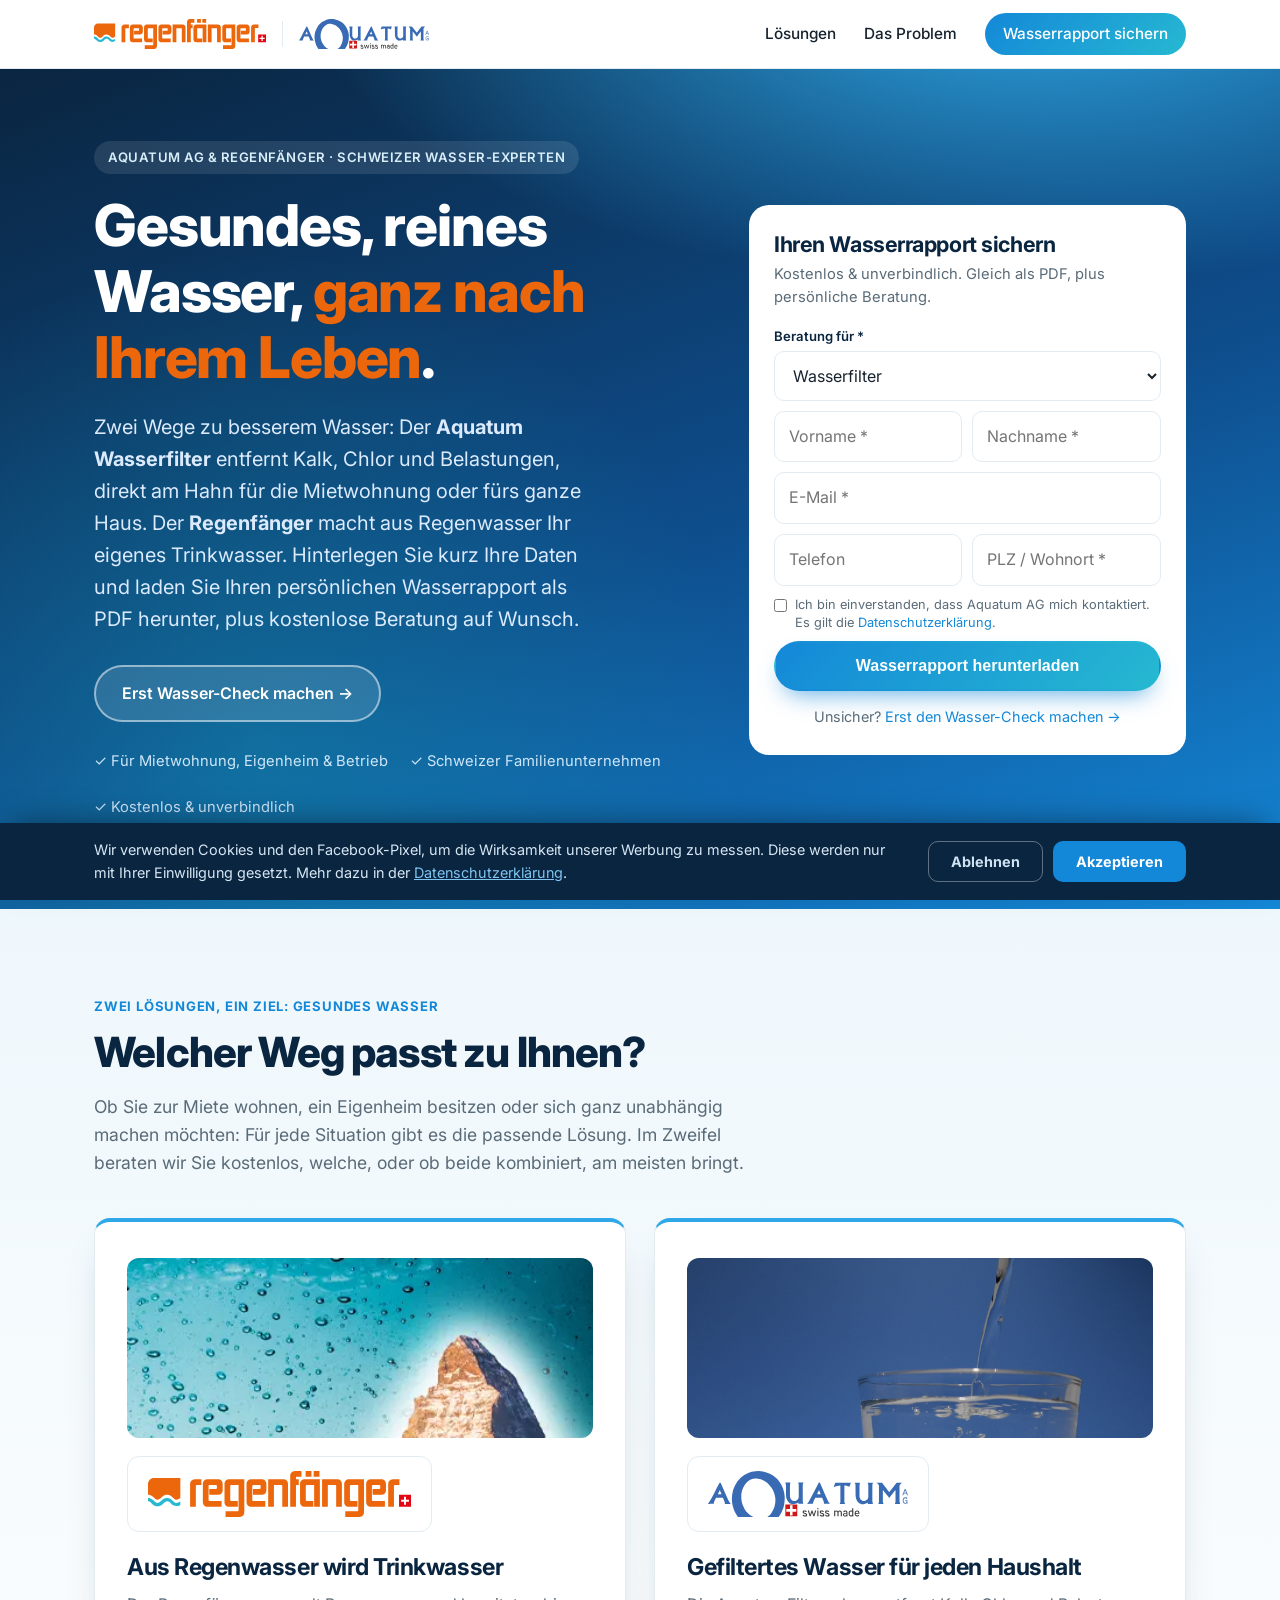
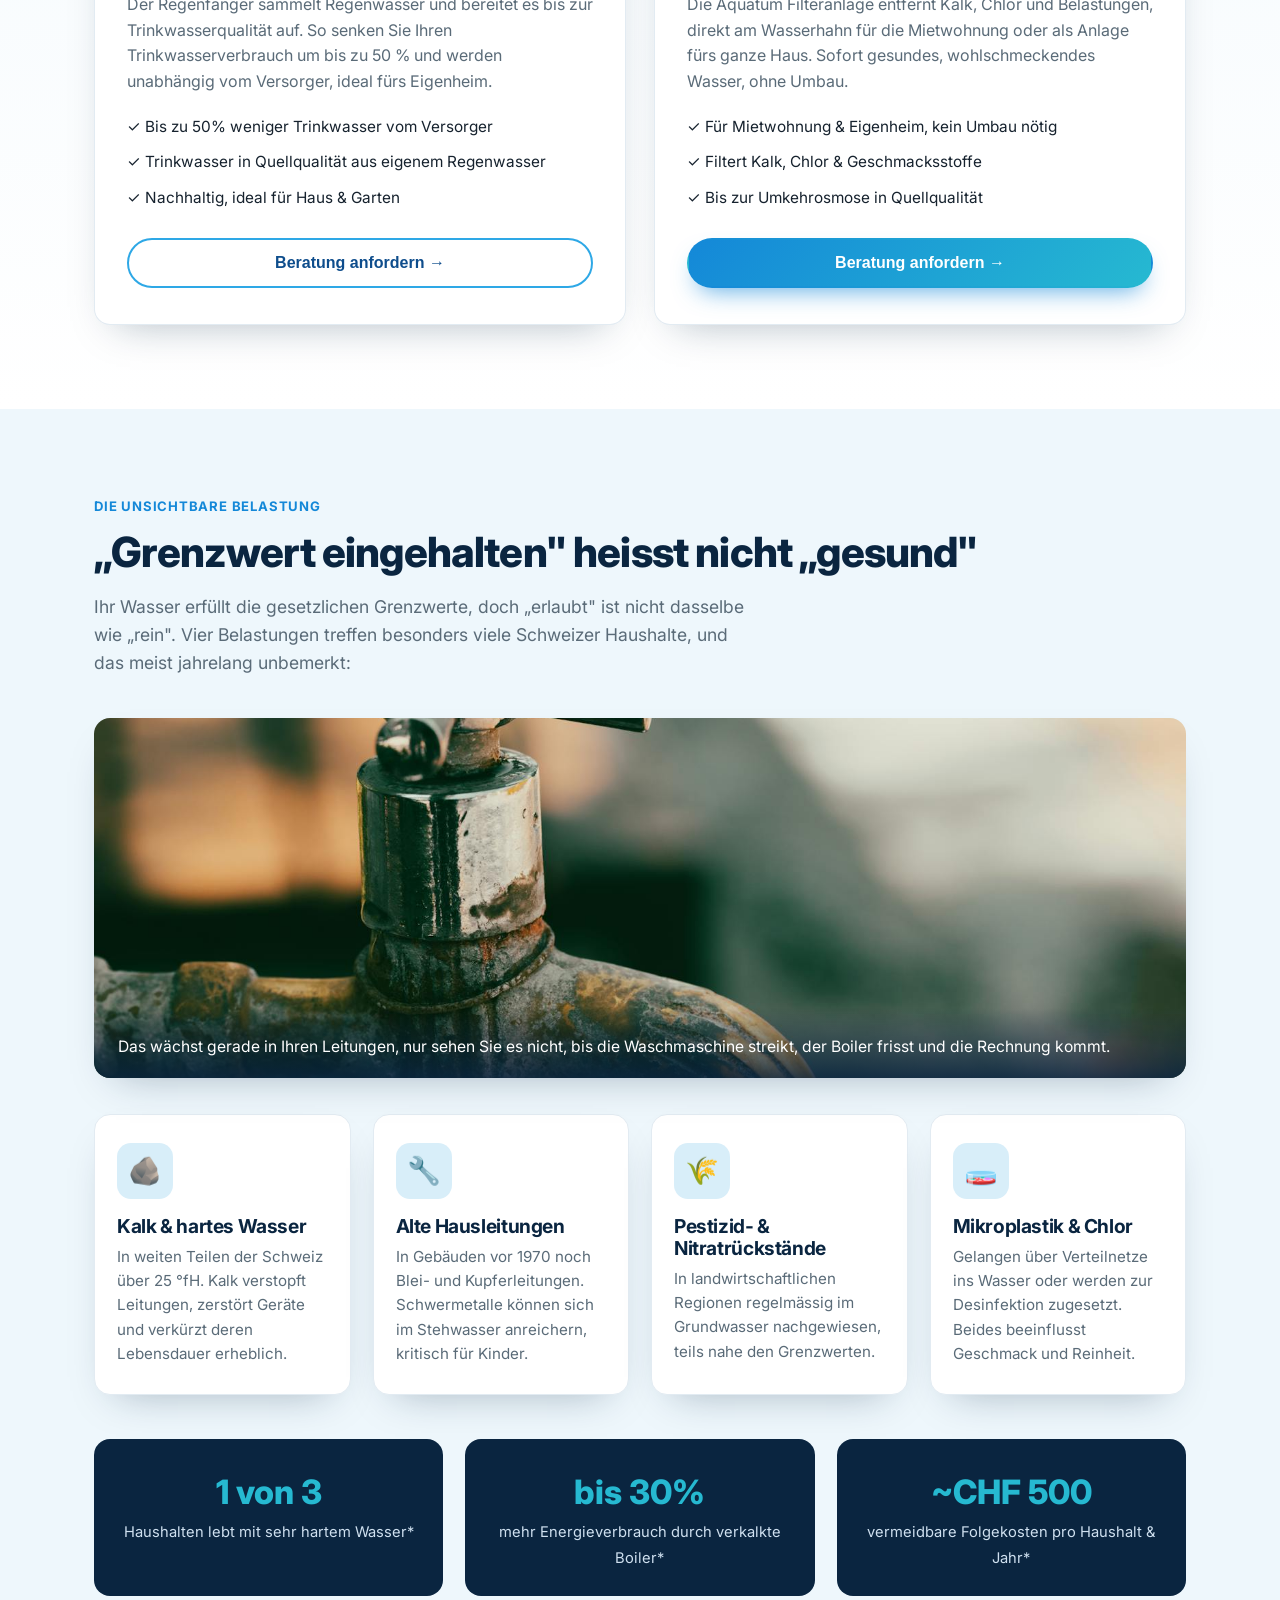
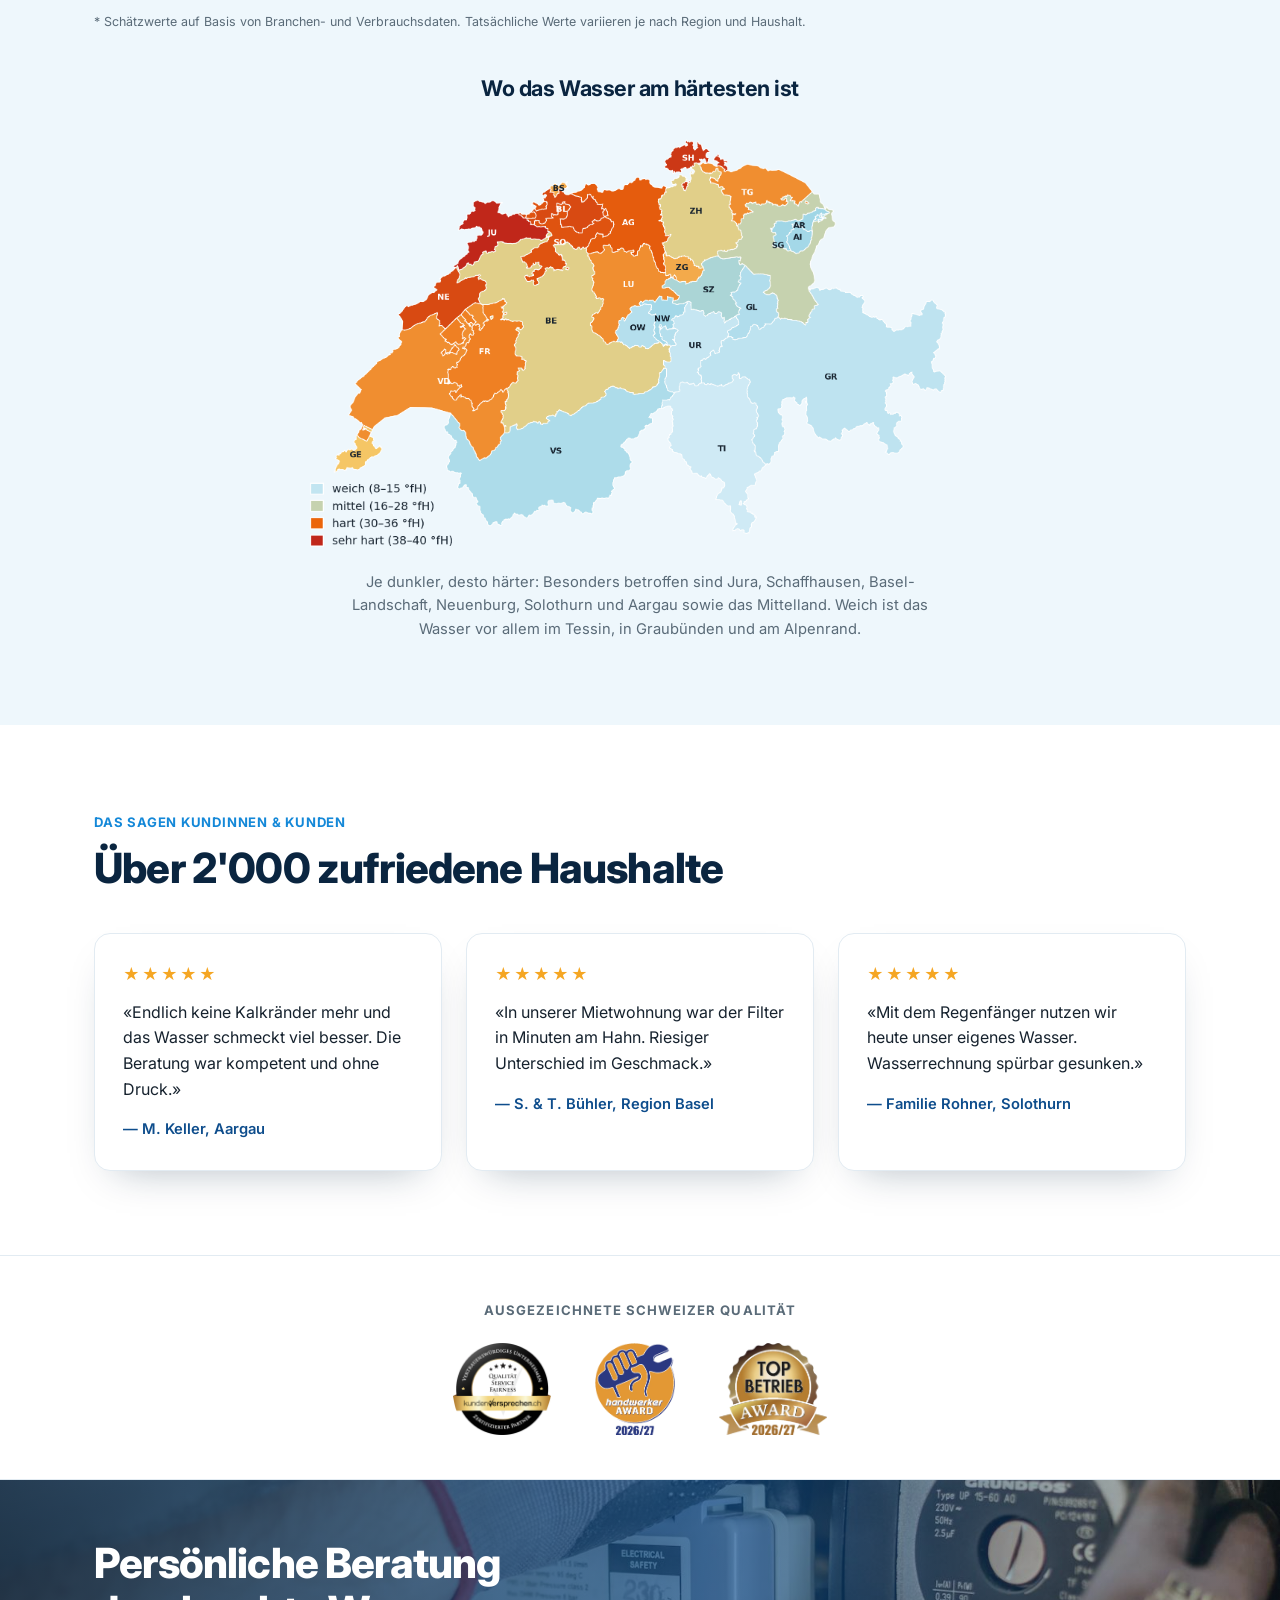
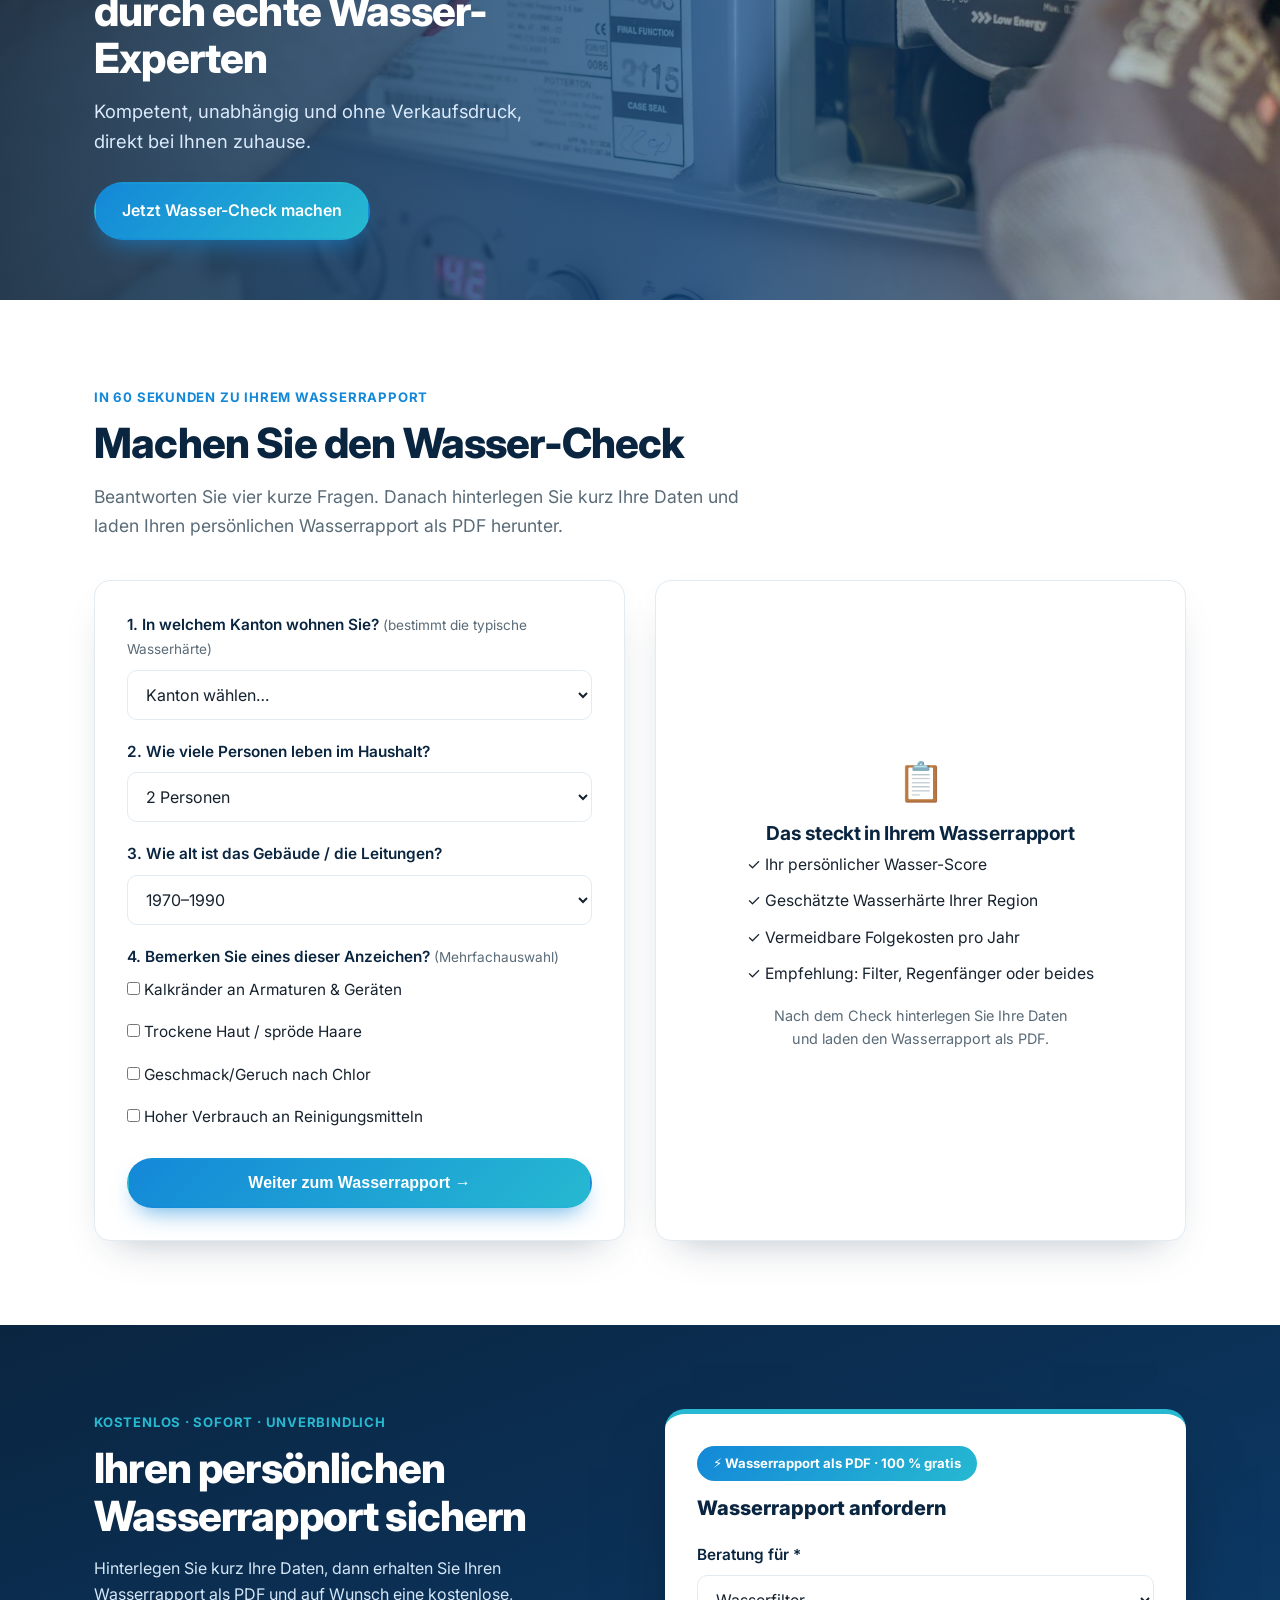
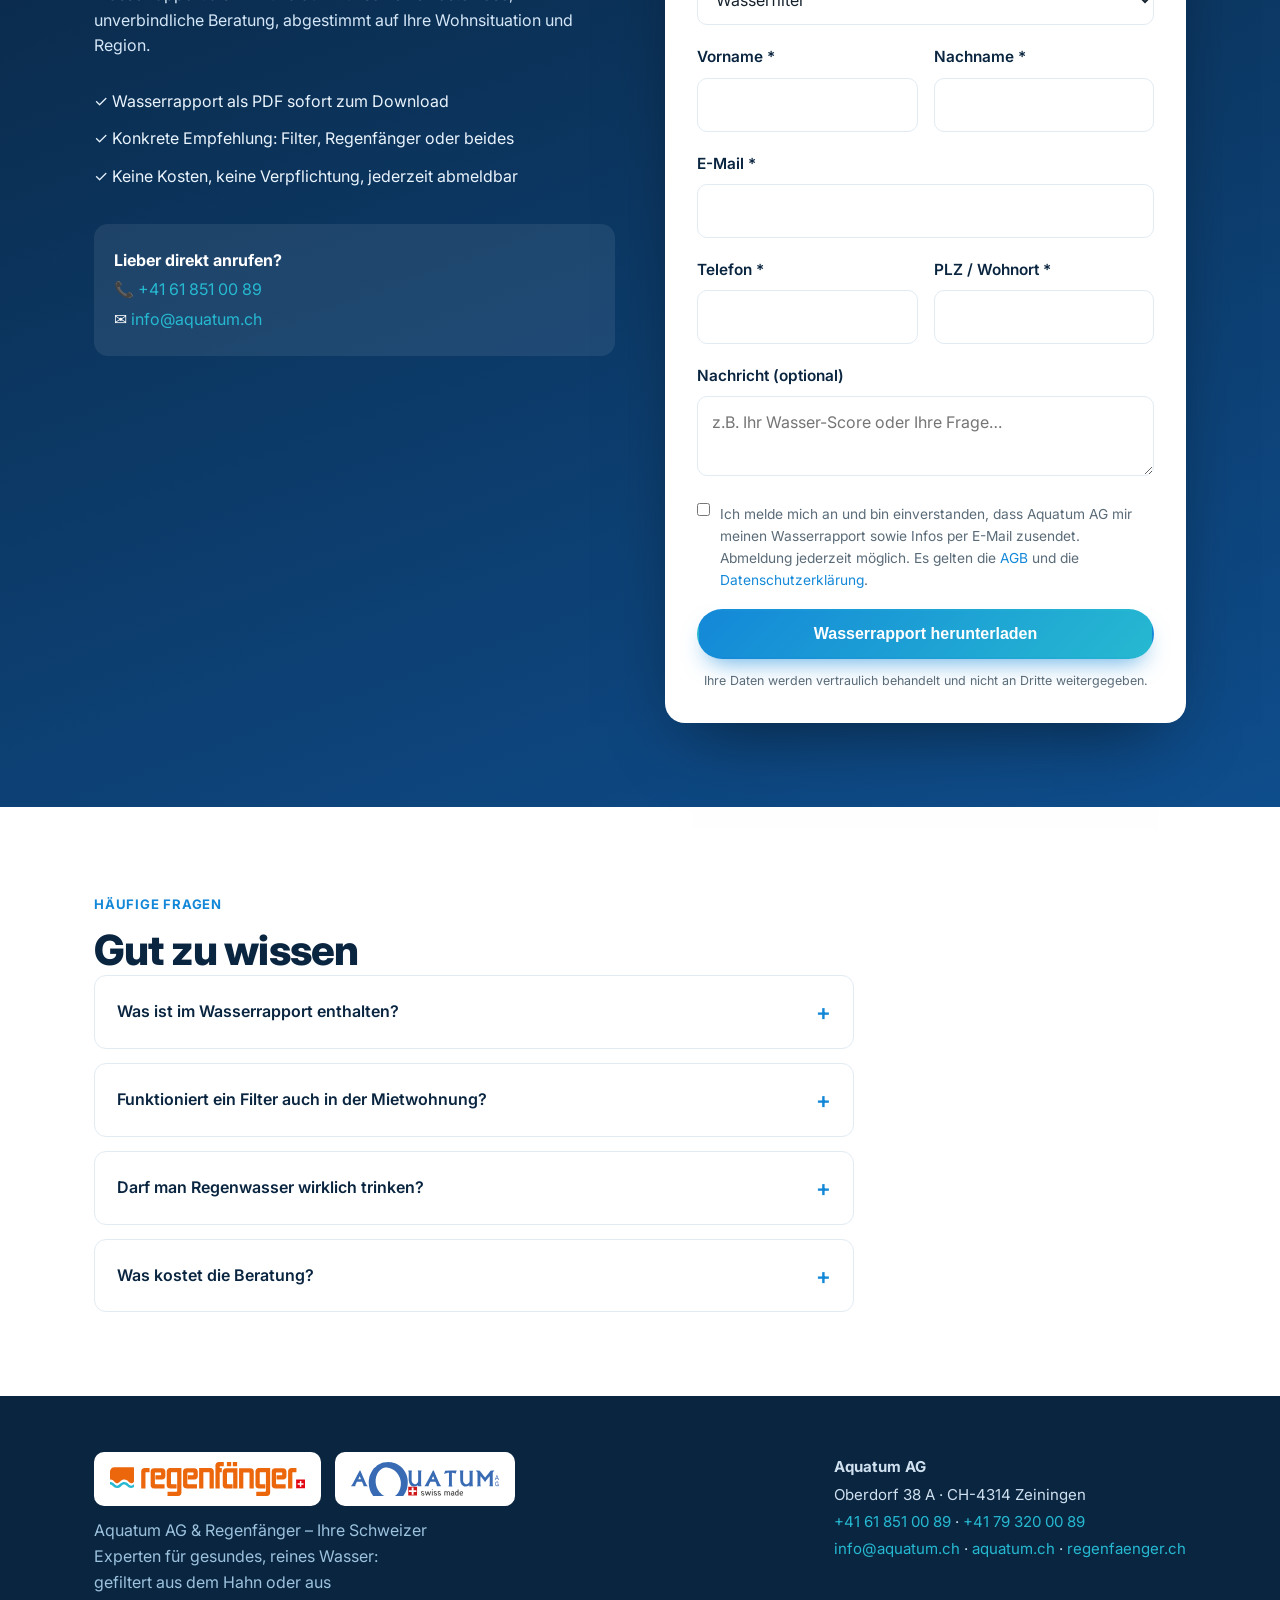
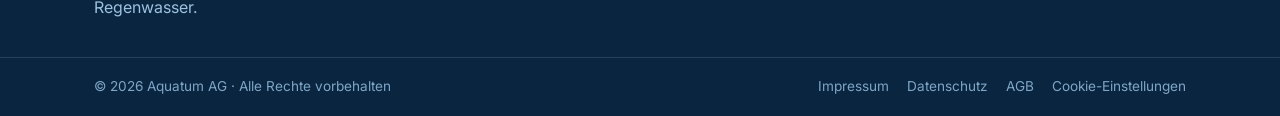
==== index.html @ 9ca3bcb0 "Wasserhärte-Karte: Kantons-Kürzel + auch auf der Website - Karte mit Kantons-Kürzeln beschriftet (ZH" ====
<!DOCTYPE html>
<html lang="de">
<head>
  <meta charset="UTF-8" />
  <meta name="viewport" content="width=device-width, initial-scale=1.0" />
  <title>Wasserfilter &amp; Regenfänger: gesundes Wasser für die Schweiz | Wasserrapport</title>
  <meta name="description" content="Gesundes, reines Wasser, ob gefiltert aus dem Hahn oder aus Regenwasser. Erstellen Sie in 60 Sekunden Ihren persönlichen Wasserrapport. Kostenlose Beratung von Aquatum AG &amp; Regenfänger." />
  <link rel="preconnect" href="https://fonts.googleapis.com" />
  <link rel="preconnect" href="https://fonts.gstatic.com" crossorigin />
  <link href="https://fonts.googleapis.com/css2?family=Inter:wght@400;500;600;700;800&display=swap" rel="stylesheet" />
  <link rel="stylesheet" href="styles.css" />
</head>
<body>

  <!-- ============ HEADER ============ -->
  <header class="site-header" id="top">
    <div class="container header-inner">
      <a href="#top" class="logo logo-pair">
        <img src="assets/logo-regenfaenger.svg" alt="Regenfänger" />
        <span class="logo-sep"></span>
        <img src="assets/logo-aquatum-clean.svg" alt="Aquatum AG" />
      </a>
      <nav class="nav">
        <a href="#loesungen">Lösungen</a>
        <a href="#problem">Das Problem</a>
        <a href="#anmeldung" class="nav-cta">Wasserrapport sichern</a>
      </nav>
    </div>
  </header>

  <!-- ============ HERO ============ -->
  <section class="hero">
    <div class="hero-bg"></div>
    <div class="container hero-inner">
      <div class="hero-text">
        <span class="eyebrow">Aquatum AG &amp; Regenfänger · Schweizer Wasser-Experten</span>
        <h1>Gesundes, reines Wasser, <em>ganz nach Ihrem Leben</em>.</h1>
        <p class="lead">
          Zwei Wege zu besserem Wasser: Der <strong>Aquatum Wasserfilter</strong> entfernt
          Kalk, Chlor und Belastungen, direkt am Hahn für die Mietwohnung oder fürs ganze
          Haus. Der <strong>Regenfänger</strong> macht aus Regenwasser Ihr eigenes Trinkwasser.
          Hinterlegen Sie kurz Ihre Daten und laden Sie Ihren persönlichen Wasserrapport
          als PDF herunter, plus kostenlose Beratung auf Wunsch.
        </p>
        <div class="hero-cta">
          <a href="#rechner" class="btn btn-ghost">Erst Wasser-Check machen →</a>
        </div>
        <ul class="hero-trust">
          <li>✓ Für Mietwohnung, Eigenheim &amp; Betrieb</li>
          <li>✓ Schweizer Familienunternehmen</li>
          <li>✓ Kostenlos &amp; unverbindlich</li>
        </ul>
      </div>

      <div class="hero-card hero-form-card">
        <h3 class="hero-form-title">Ihren Wasserrapport sichern</h3>
        <p class="hero-form-sub">Kostenlos &amp; unverbindlich. Gleich als PDF, plus persönliche Beratung.</p>
        <form id="heroForm" novalidate>
          <div class="field">
            <label for="hfProdukt">Beratung für *</label>
            <select id="hfProdukt" name="PRODUKT" required>
              <option value="Wasserfilter">Wasserfilter</option>
              <option value="Regenfänger">Regenfänger</option>
              <option value="Beides">Beides</option>
            </select>
          </div>
          <div class="form-row">
            <input type="text" id="hfFirst" name="FIRSTNAME" placeholder="Vorname *" autocomplete="given-name" required />
            <input type="text" id="hfLast" name="LASTNAME" placeholder="Nachname *" autocomplete="family-name" required />
          </div>
          <input type="email" id="hfEmail" name="EMAIL" placeholder="E-Mail *" autocomplete="email" required />
          <div class="form-row">
            <input type="tel" id="hfPhone" name="TELEFON" placeholder="Telefon" autocomplete="tel" />
            <input type="text" id="hfZip" name="PLZ_ORT" placeholder="PLZ / Wohnort *" autocomplete="postal-code" required />
          </div>
          <input type="text" name="email_address_check" value="" tabindex="-1" autocomplete="off" aria-hidden="true" style="position:absolute;left:-9999px;" />
          <label class="hero-consent">
            <input type="checkbox" id="hfConsent" name="OPT_IN" value="1" required />
            <span>Ich bin einverstanden, dass Aquatum AG mich kontaktiert. Es gilt die <a href="datenschutz.html" target="_blank" rel="noopener">Datenschutzerklärung</a>.</span>
          </label>
          <button type="submit" class="btn btn-primary btn-full" id="heroSubmit">Wasserrapport herunterladen</button>
          <p class="form-error" id="heroError" hidden></p>
        </form>
        <div class="form-success" id="heroSuccess" hidden>
          <div class="success-check">✓</div>
          <h3>Ihr Wasserrapport ist bereit!</h3>
          <p>Vielen Dank. Laden Sie hier Ihren Wasserrapport herunter, wir haben ihn Ihnen zusätzlich per E-Mail geschickt.</p>
          <a href="assets/wasserrapport.pdf" class="btn btn-primary btn-full" download>Wasserrapport herunterladen (PDF)</a>
        </div>
        <p class="hero-form-foot">Unsicher? <a href="#rechner">Erst den Wasser-Check machen →</a></p>
      </div>
    </div>
  </section>

  <!-- ============ ZWEI LÖSUNGEN ============ -->
  <section class="section duo" id="loesungen">
    <div class="container">
      <span class="section-eyebrow">Zwei Lösungen, ein Ziel: gesundes Wasser</span>
      <h2>Welcher Weg passt zu Ihnen?</h2>
      <p class="section-intro">
        Ob Sie zur Miete wohnen, ein Eigenheim besitzen oder sich ganz unabhängig machen
        möchten: Für jede Situation gibt es die passende Lösung. Im Zweifel beraten wir Sie
        kostenlos, welche, oder ob beide kombiniert, am meisten bringt.
      </p>

      <div class="duo-grid">
        <article class="duo-card">
          <div class="duo-photo"><img src="assets/regenwasser.webp" alt="Reines Wasser aus aufbereitetem Regenwasser" /></div>
          <div class="duo-logo"><img src="assets/logo-regenfaenger.svg" alt="Regenfänger" /></div>
          <h3>Aus Regenwasser wird Trinkwasser</h3>
          <p>
            Der Regenfänger sammelt Regenwasser und bereitet es bis zur Trinkwasserqualität
            auf. So senken Sie Ihren Trinkwasserverbrauch um bis zu 50&nbsp;% und werden
            unabhängig vom Versorger, ideal fürs Eigenheim.
          </p>
          <ul class="duo-list">
            <li>✓ Bis zu 50% weniger Trinkwasser vom Versorger</li>
            <li>✓ Trinkwasser in Quellqualität aus eigenem Regenwasser</li>
            <li>✓ Nachhaltig, ideal für Haus &amp; Garten</li>
          </ul>
          <button type="button" class="btn btn-outline btn-full pkg-cta" data-paket="Regenfänger">Beratung anfordern →</button>
        </article>

        <article class="duo-card">
          <div class="duo-photo"><img src="assets/hero-wasser.jpg" alt="Klares, gefiltertes Trinkwasser im Glas" /></div>
          <div class="duo-logo"><img src="assets/logo-aquatum-clean.svg" alt="Aquatum" /></div>
          <h3>Gefiltertes Wasser für jeden Haushalt</h3>
          <p>
            Die Aquatum Filteranlage entfernt Kalk, Chlor und Belastungen, direkt am
            Wasserhahn für die Mietwohnung oder als Anlage fürs ganze Haus. Sofort
            gesundes, wohlschmeckendes Wasser, ohne Umbau.
          </p>
          <ul class="duo-list">
            <li>✓ Für Mietwohnung &amp; Eigenheim, kein Umbau nötig</li>
            <li>✓ Filtert Kalk, Chlor &amp; Geschmacksstoffe</li>
            <li>✓ Bis zur Umkehrosmose in Quellqualität</li>
          </ul>
          <button type="button" class="btn btn-primary btn-full pkg-cta" data-paket="Aquatum Wasserfilter">Beratung anfordern →</button>
        </article>
      </div>
    </div>
  </section>

  <!-- ============ PROBLEM ============ -->
  <section class="section problem" id="problem">
    <div class="container">
      <span class="section-eyebrow">Die unsichtbare Belastung</span>
      <h2>„Grenzwert eingehalten" heisst nicht „gesund"</h2>
      <p class="section-intro">
        Ihr Wasser erfüllt die gesetzlichen Grenzwerte, doch „erlaubt" ist nicht dasselbe
        wie „rein". Vier Belastungen treffen besonders viele Schweizer Haushalte, und das
        meist jahrelang unbemerkt:
      </p>

      <figure class="problem-figure">
        <img src="assets/problem-kalk.jpg" alt="Verkalkter, korrodierter Wasserhahn als Folge belasteten Wassers" />
        <figcaption>Das wächst gerade in Ihren Leitungen, nur sehen Sie es nicht, bis die Waschmaschine streikt, der Boiler frisst und die Rechnung kommt.</figcaption>
      </figure>

      <div class="problem-grid">
        <article class="problem-card">
          <div class="problem-icon">🪨</div>
          <h3>Kalk &amp; hartes Wasser</h3>
          <p>In weiten Teilen der Schweiz über 25&nbsp;°fH. Kalk verstopft Leitungen, zerstört Geräte und verkürzt deren Lebensdauer erheblich.</p>
        </article>
        <article class="problem-card">
          <div class="problem-icon">🔧</div>
          <h3>Alte Hausleitungen</h3>
          <p>In Gebäuden vor 1970 noch Blei- und Kupferleitungen. Schwermetalle können sich im Stehwasser anreichern, kritisch für Kinder.</p>
        </article>
        <article class="problem-card">
          <div class="problem-icon">🌾</div>
          <h3>Pestizid- &amp; Nitratrückstände</h3>
          <p>In landwirtschaftlichen Regionen regelmässig im Grundwasser nachgewiesen, teils nahe den Grenzwerten.</p>
        </article>
        <article class="problem-card">
          <div class="problem-icon">🧫</div>
          <h3>Mikroplastik &amp; Chlor</h3>
          <p>Gelangen über Verteilnetze ins Wasser oder werden zur Desinfektion zugesetzt. Beides beeinflusst Geschmack und Reinheit.</p>
        </article>
      </div>

      <div class="problem-stats">
        <div class="stat"><strong>1 von 3</strong><span>Haushalten lebt mit sehr hartem Wasser*</span></div>
        <div class="stat"><strong>bis 30%</strong><span>mehr Energieverbrauch durch verkalkte Boiler*</span></div>
        <div class="stat"><strong>~CHF 500</strong><span>vermeidbare Folgekosten pro Haushalt &amp; Jahr*</span></div>
      </div>
      <p class="stats-note">* Schätzwerte auf Basis von Branchen- und Verbrauchsdaten. Tatsächliche Werte variieren je nach Region und Haushalt.</p>

      <figure class="hardness-map">
        <h3>Wo das Wasser am härtesten ist</h3>
        <img src="assets/wasserhaerte-karte.png" alt="Karte der Schweiz: Wasserhärte nach Kanton, weich (blau) bis sehr hart (rot)" />
        <figcaption>Je dunkler, desto härter: Besonders betroffen sind Jura, Schaffhausen, Basel-Landschaft, Neuenburg, Solothurn und Aargau sowie das Mittelland. Weich ist das Wasser vor allem im Tessin, in Graubünden und am Alpenrand.</figcaption>
      </figure>
    </div>
  </section>

  <!-- ============ REFERENZEN ============ -->
  <section class="section testimonials">
    <div class="container">
      <span class="section-eyebrow">Das sagen Kundinnen &amp; Kunden</span>
      <h2>Über 2'000 zufriedene Haushalte</h2>
      <div class="testi-grid">
        <figure class="testi-card">
          <div class="stars">★★★★★</div>
          <blockquote>«Endlich keine Kalkränder mehr und das Wasser schmeckt viel besser. Die Beratung war kompetent und ohne Druck.»</blockquote>
          <figcaption>— M. Keller, Aargau</figcaption>
        </figure>
        <figure class="testi-card">
          <div class="stars">★★★★★</div>
          <blockquote>«In unserer Mietwohnung war der Filter in Minuten am Hahn. Riesiger Unterschied im Geschmack.»</blockquote>
          <figcaption>— S. &amp; T. Bühler, Region Basel</figcaption>
        </figure>
        <figure class="testi-card">
          <div class="stars">★★★★★</div>
          <blockquote>«Mit dem Regenfänger nutzen wir heute unser eigenes Wasser. Wasserrechnung spürbar gesunken.»</blockquote>
          <figcaption>— Familie Rohner, Solothurn</figcaption>
        </figure>
      </div>
    </div>
  </section>

  <!-- ============ AWARDS / TRUST ============ -->
  <section class="awards">
    <div class="container awards-inner">
      <p class="awards-title">Ausgezeichnete Schweizer Qualität</p>
      <div class="awards-logos">
        <img src="assets/siegel-kundenversprechen.png" alt="Kundenversprechen" />
        <img src="assets/handwerker-award.webp" alt="Handwerker Award 2026/2027" />
        <img src="assets/top-betrieb.webp" alt="Top Betrieb 2026/2027" />
      </div>
    </div>
  </section>

  <!-- ============ BILD-BAND / CTA ============ -->
  <section class="image-band">
    <div class="image-band-photo">
      <img src="assets/experte-beratung.jpg" alt="Wasser-Techniker prüft und wartet eine Wasseraufbereitungs-Anlage" />
    </div>
    <div class="image-band-overlay">
      <div class="container">
        <h2>Persönliche Beratung durch echte Wasser-Experten</h2>
        <p>Kompetent, unabhängig und ohne Verkaufsdruck, direkt bei Ihnen zuhause.</p>
        <a href="#rechner" class="btn btn-primary">Jetzt Wasser-Check machen</a>
      </div>
    </div>
  </section>

  <!-- ============ WASSER-CHECK (Quiz, führt zum Formular) ============ -->
  <section class="section calc" id="rechner">
    <div class="container">
      <span class="section-eyebrow">In 60 Sekunden zu Ihrem Wasserrapport</span>
      <h2>Machen Sie den Wasser-Check</h2>
      <p class="section-intro">
        Beantworten Sie vier kurze Fragen. Danach hinterlegen Sie kurz Ihre Daten und
        laden Ihren persönlichen Wasserrapport als PDF herunter.
      </p>

      <div class="calc-wrap">
        <form class="calc-form" id="calcForm">
          <div class="field">
            <label for="region">1. In welchem Kanton wohnen Sie? <span>(bestimmt die typische Wasserhärte)</span></label>
            <select id="region" required>
              <option value="" disabled selected>Kanton wählen…</option>
              <optgroup label="Sehr weiches Wasser">
                <option value="8">Tessin (TI)</option>
                <option value="10">Uri (UR)</option>
                <option value="12">Graubünden (GR)</option>
                <option value="14">Obwalden (OW)</option>
                <option value="15">Glarus (GL)</option>
              </optgroup>
              <optgroup label="Weiches bis mittleres Wasser">
                <option value="16">Wallis (VS)</option>
                <option value="18">Nidwalden (NW)</option>
                <option value="18">Appenzell Innerrhoden (AI)</option>
                <option value="19">Appenzell Ausserrhoden (AR)</option>
                <option value="20">Schwyz (SZ)</option>
                <option value="22">St. Gallen (SG)</option>
                <option value="24">Bern (BE)</option>
                <option value="24">Zürich (ZH)</option>
              </optgroup>
              <optgroup label="Mittleres bis hartes Wasser">
                <option value="26">Genf (GE)</option>
                <option value="28">Zug (ZG)</option>
                <option value="28">Basel-Stadt (BS)</option>
                <option value="30">Waadt (VD)</option>
                <option value="30">Thurgau (TG)</option>
                <option value="30">Luzern (LU)</option>
                <option value="31">Freiburg (FR)</option>
              </optgroup>
              <optgroup label="Hartes bis sehr hartes Wasser">
                <option value="34">Aargau (AG)</option>
                <option value="35">Solothurn (SO)</option>
                <option value="36">Basel-Landschaft (BL)</option>
                <option value="36">Neuenburg (NE)</option>
                <option value="38">Schaffhausen (SH)</option>
                <option value="40">Jura (JU)</option>
              </optgroup>
            </select>
          </div>

          <div class="field">
            <label for="persons">2. Wie viele Personen leben im Haushalt?</label>
            <select id="persons" required>
              <option value="1">1 Person</option>
              <option value="2" selected>2 Personen</option>
              <option value="3">3 Personen</option>
              <option value="4">4 Personen</option>
              <option value="5">5 oder mehr Personen</option>
            </select>
          </div>

          <div class="field">
            <label for="building">3. Wie alt ist das Gebäude / die Leitungen?</label>
            <select id="building" required>
              <option value="0">Neubau / nach 1990</option>
              <option value="1" selected>1970–1990</option>
              <option value="2">Vor 1970 (mögliche Blei-/Kupferleitungen)</option>
              <option value="0.5">Weiss ich nicht</option>
            </select>
          </div>

          <div class="field">
            <label>4. Bemerken Sie eines dieser Anzeichen? <span>(Mehrfachauswahl)</span></label>
            <div class="checks">
              <label class="check"><input type="checkbox" value="1" name="sign" /> Kalkränder an Armaturen &amp; Geräten</label>
              <label class="check"><input type="checkbox" value="1" name="sign" /> Trockene Haut / spröde Haare</label>
              <label class="check"><input type="checkbox" value="1" name="sign" /> Geschmack/Geruch nach Chlor</label>
              <label class="check"><input type="checkbox" value="1" name="sign" /> Hoher Verbrauch an Reinigungsmitteln</label>
            </div>
          </div>

          <button type="submit" class="btn btn-primary btn-full">Weiter zum Wasserrapport →</button>
        </form>

        <div class="calc-result calc-info">
          <div class="calc-info-icon">📋</div>
          <h3>Das steckt in Ihrem Wasserrapport</h3>
          <ul class="calc-info-list">
            <li>✓ Ihr persönlicher Wasser-Score</li>
            <li>✓ Geschätzte Wasserhärte Ihrer Region</li>
            <li>✓ Vermeidbare Folgekosten pro Jahr</li>
            <li>✓ Empfehlung: Filter, Regenfänger oder beides</li>
          </ul>
          <p class="calc-info-foot">Nach dem Check hinterlegen Sie Ihre Daten und laden den Wasserrapport als PDF.</p>
        </div>
      </div>
    </div>
  </section>

  <!-- ============ ANMELDUNG / WASSERRAPPORT ============ -->
  <section class="section signup" id="anmeldung">
    <div class="container signup-inner">
      <div class="signup-text">
        <span class="section-eyebrow light">Kostenlos · sofort · unverbindlich</span>
        <h2>Ihren persönlichen Wasserrapport sichern</h2>
        <p>
          Hinterlegen Sie kurz Ihre Daten, dann erhalten Sie Ihren Wasserrapport als PDF
          und auf Wunsch eine kostenlose, unverbindliche Beratung, abgestimmt auf Ihre
          Wohnsituation und Region.
        </p>
        <ul class="signup-list">
          <li>✓ Wasserrapport als PDF sofort zum Download</li>
          <li>✓ Konkrete Empfehlung: Filter, Regenfänger oder beides</li>
          <li>✓ Keine Kosten, keine Verpflichtung, jederzeit abmeldbar</li>
        </ul>
        <div class="signup-contact">
          <p><strong>Lieber direkt anrufen?</strong></p>
          <p>📞 <a href="tel:+41618510089">+41 61 851 00 89</a></p>
          <p>✉️ <a href="mailto:info@aquatum.ch">info@aquatum.ch</a></p>
        </div>
      </div>

      <form class="signup-form" id="signupForm" novalidate>
        <div class="form-badge">⚡ Wasserrapport als PDF · 100&nbsp;% gratis</div>
        <p class="form-title">Wasserrapport anfordern</p>
        <p class="check-summary" id="checkSummary" hidden></p>
        <div class="field">
          <label for="produkt">Beratung für *</label>
          <select id="produkt" name="PRODUKT" required>
            <option value="Wasserfilter">Wasserfilter</option>
            <option value="Regenfänger">Regenfänger</option>
            <option value="Beides">Beides</option>
          </select>
        </div>
        <div class="form-row">
          <div class="field">
            <label for="firstName">Vorname *</label>
            <input type="text" id="firstName" name="FIRSTNAME" autocomplete="given-name" required />
          </div>
          <div class="field">
            <label for="lastName">Nachname *</label>
            <input type="text" id="lastName" name="LASTNAME" autocomplete="family-name" required />
          </div>
        </div>
        <div class="field">
          <label for="email">E-Mail *</label>
          <input type="email" id="email" name="EMAIL" autocomplete="email" required />
        </div>
        <div class="form-row">
          <div class="field">
            <label for="phone">Telefon *</label>
            <input type="tel" id="phone" name="TELEFON" autocomplete="tel" required />
          </div>
          <div class="field">
            <label for="zip">PLZ / Wohnort *</label>
            <input type="text" id="zip" name="PLZ_ORT" autocomplete="postal-code" required />
          </div>
        </div>
        <div class="field">
          <label for="message">Nachricht (optional)</label>
          <textarea id="message" name="NACHRICHT" rows="2" placeholder="z.B. Ihr Wasser-Score oder Ihre Frage…"></textarea>
        </div>

        <!-- Versteckte Felder: werden automatisch aus dem Rechner befüllt -->
        <input type="hidden" id="fScore" name="SCORE" value="" />
        <input type="hidden" id="fHaerte" name="HAERTE" value="" />
        <input type="hidden" id="fKosten" name="KOSTEN" value="" />
        <input type="hidden" id="fRegion" name="REGION" value="" />
        <input type="hidden" id="fPaket" name="PAKET" value="" />
        <input type="text" name="email_address_check" value="" tabindex="-1" autocomplete="off" aria-hidden="true" style="position:absolute;left:-9999px;" />

        <label class="check consent">
          <input type="checkbox" id="consent" name="OPT_IN" value="1" required />
          <span>Ich melde mich an und bin einverstanden, dass Aquatum AG mir meinen Wasserrapport sowie Infos per E-Mail zusendet. Abmeldung jederzeit möglich. Es gelten die <a href="agb.html" target="_blank" rel="noopener">AGB</a> und die <a href="datenschutz.html" target="_blank" rel="noopener">Datenschutzerklärung</a>.</span>
        </label>
        <button type="submit" class="btn btn-primary btn-full" id="signupSubmit">Wasserrapport herunterladen</button>
        <p class="form-error" id="formError" hidden></p>
        <p class="form-note">Ihre Daten werden vertraulich behandelt und nicht an Dritte weitergegeben.</p>

        <div class="form-success" id="formSuccess" hidden>
          <div class="success-check">✓</div>
          <h3>Ihr Wasserrapport ist bereit!</h3>
          <p>Vielen Dank. Laden Sie hier Ihren persönlichen Wasserrapport herunter. Zusätzlich haben wir Ihnen eine E-Mail geschickt.</p>
          <a href="assets/wasserrapport.pdf" class="btn btn-primary btn-full" download>Wasserrapport herunterladen (PDF)</a>
        </div>
      </form>
    </div>
  </section>

  <!-- ============ FAQ ============ -->
  <section class="section faq">
    <div class="container">
      <span class="section-eyebrow">Häufige Fragen</span>
      <h2>Gut zu wissen</h2>
      <div class="faq-list">
        <details>
          <summary>Was ist im Wasserrapport enthalten?</summary>
          <p>Ihr Wasserrapport fasst die wichtigsten Fakten zur Trinkwasserqualität in der Schweiz zusammen: häufige Belastungen, Wasserhärte nach Region, vermeidbare Folgekosten und Ihre konkreten Lösungen mit Filter oder Regenfänger.</p>
        </details>
        <details>
          <summary>Funktioniert ein Filter auch in der Mietwohnung?</summary>
          <p>Ja. Unser kompakter Filter wird einfach am Wasserhahn angeschlossen, ganz ohne baulichen Eingriff. Beim Umzug nehmen Sie ihn problemlos mit.</p>
        </details>
        <details>
          <summary>Darf man Regenwasser wirklich trinken?</summary>
          <p>Roh nicht, aber richtig aufbereitet schon. Der Regenfänger reinigt Regenwasser über mehrere Filterstufen bis zur Trinkwasserqualität. Wir planen die Anlage passend zu Ihrem Bedarf.</p>
        </details>
        <details>
          <summary>Was kostet die Beratung?</summary>
          <p>Der Wasserrapport und die Erst-Beratung vor Ort sind komplett kostenlos und unverbindlich. Aquatum AG mit Sitz in Zeiningen (AG) ist in der gesamten Deutschschweiz für Sie da.</p>
        </details>
      </div>
    </div>
  </section>

  <!-- ============ FOOTER ============ -->
  <footer class="site-footer">
    <div class="container footer-inner">
      <div>
        <div class="footer-logos">
          <a href="#top" class="footer-logo"><img src="assets/logo-regenfaenger.svg" alt="Regenfänger" /></a>
          <a href="#top" class="footer-logo"><img src="assets/logo-aquatum-clean.svg" alt="Aquatum AG" /></a>
        </div>
        <p class="footer-slogan">Aquatum AG &amp; Regenfänger – Ihre Schweizer Experten für gesundes, reines Wasser: gefiltert aus dem Hahn oder aus Regenwasser.</p>
      </div>
      <div class="footer-contact">
        <p><strong>Aquatum AG</strong></p>
        <p>Oberdorf 38 A · CH-4314 Zeiningen</p>
        <p><a href="tel:+41618510089">+41 61 851 00 89</a> · <a href="tel:+41793200089">+41 79 320 00 89</a></p>
        <p><a href="mailto:info@aquatum.ch">info@aquatum.ch</a> · <a href="https://www.aquatum.ch" target="_blank" rel="noopener">aquatum.ch</a> · <a href="https://www.regenfaenger.ch" target="_blank" rel="noopener">regenfaenger.ch</a></p>
      </div>
    </div>
    <div class="footer-bottom">
      <div class="container footer-bottom-inner">
        <span>© <span id="year"></span> Aquatum AG · Alle Rechte vorbehalten</span>
        <nav class="footer-legal">
          <a href="impressum.html">Impressum</a>
          <a href="datenschutz.html">Datenschutz</a>
          <a href="agb.html">AGB</a>
          <a href="#" class="js-cookie-settings">Cookie-Einstellungen</a>
        </nav>
      </div>
    </div>
  </footer>

  <!-- Mobile Sticky-CTA -->
  <div class="sticky-cta">
    <a href="#rechner" class="btn btn-outline">Wasser-Check</a>
    <a href="#anmeldung" class="btn btn-primary">Wasserrapport sichern</a>
  </div>

  <script src="script.js"></script>
  <script src="consent.js"></script>
</body>
</html>
---- styles.css ----
:root {
  --blue-900: #0a2540;
  --blue-700: #0e4d8c;
  --blue-500: #1488d8;
  --blue-400: #2ea8e6;
  --teal: #26b9d1;
  --orange: #ec660b;
  --red: #e30613;
  --cyan-50: #eef7fc;
  --cyan-100: #d8eef9;
  --ink: #16222e;
  --muted: #5a6b78;
  --line: #e2ebf2;
  --white: #ffffff;
  --good: #1aa86a;
  --warn: #e8a300;
  --bad: #e2563b;
  --radius: 16px;
  --shadow: 0 18px 40px -22px rgba(10, 37, 64, 0.35);
  --maxw: 1140px;
}

* { box-sizing: border-box; margin: 0; padding: 0; }

html { scroll-behavior: smooth; }
.section { scroll-margin-top: 84px; }

body {
  font-family: 'Inter', system-ui, sans-serif;
  color: var(--ink);
  background: var(--white);
  line-height: 1.6;
  -webkit-font-smoothing: antialiased;
}

.container { width: 100%; max-width: var(--maxw); margin: 0 auto; padding: 0 24px; }

h1, h2, h3 { line-height: 1.15; letter-spacing: -0.02em; }
h2 { font-size: clamp(1.7rem, 3.4vw, 2.6rem); font-weight: 800; color: var(--blue-900); }
h3 { font-size: 1.2rem; font-weight: 700; }
a { color: var(--blue-500); text-decoration: none; }
em { font-style: normal; color: var(--blue-500); }

/* ---------- Buttons ---------- */
.btn {
  display: inline-flex; align-items: center; justify-content: center;
  font-weight: 600; font-size: 1rem; padding: 14px 26px;
  border-radius: 999px; border: 2px solid transparent; cursor: pointer;
  transition: transform .15s ease, box-shadow .2s ease, background .2s ease;
  text-align: center;
}
.btn:active { transform: translateY(1px); }
.btn-primary {
  background: linear-gradient(135deg, var(--blue-500), var(--teal));
  color: #fff; box-shadow: 0 12px 24px -10px rgba(20, 136, 216, .7);
}
.btn-primary:hover { transform: translateY(-2px); box-shadow: 0 16px 30px -10px rgba(20, 136, 216, .8); }
.btn-ghost { background: rgba(255,255,255,.12); color: #fff; border-color: rgba(255,255,255,.5); }
.btn-ghost:hover { background: rgba(255,255,255,.22); }
.btn-full { width: 100%; }
.btn-text { background: none; color: var(--muted); padding: 8px; font-size: .9rem; }
.btn-text:hover { color: var(--blue-500); }
.btn-outline { background: #fff; color: var(--blue-700); border-color: var(--blue-400); }
.btn-outline:hover { background: var(--cyan-50); transform: translateY(-2px); }

/* ---------- Header ---------- */
.site-header {
  position: sticky; top: 0; z-index: 50;
  background: rgba(255,255,255,.9); backdrop-filter: blur(10px);
  border-bottom: 1px solid var(--line);
}
.header-inner { display: flex; align-items: center; justify-content: space-between; height: 68px; }
.logo { display: inline-flex; align-items: center; }
.logo img { height: 38px; width: auto; display: block; }
.logo-pair { gap: 16px; }
.logo-pair img { height: 30px; }
.logo-sep { width: 1px; height: 26px; background: var(--line); display: inline-block; flex: none; }
.nav { display: flex; align-items: center; gap: 28px; }
.nav a { color: var(--ink); font-weight: 500; font-size: .96rem; }
.nav a:hover { color: var(--blue-500); }
.nav-cta {
  background: linear-gradient(135deg, var(--blue-500), var(--teal));
  color: #fff !important; padding: 9px 18px; border-radius: 999px;
}
.nav-switch {
  border: 1.5px solid var(--blue-400); color: var(--blue-700) !important;
  padding: 8px 16px; border-radius: 999px; font-weight: 600;
}
.nav-switch:hover { background: var(--cyan-50); }

/* ---------- Cross-Link-Band zwischen den beiden Seiten ---------- */
.switch-band { background: var(--blue-900); color: #fff; }
.switch-band .container {
  display: flex; align-items: center; justify-content: center; gap: 10px 18px;
  flex-wrap: wrap; padding: 16px 24px; text-align: center;
}
.switch-band span { color: #d8eef9; font-size: 1rem; }
.switch-band a {
  color: #fff; font-weight: 700; white-space: nowrap;
  background: var(--orange); padding: 8px 18px; border-radius: 999px;
}
.switch-band a:hover { filter: brightness(1.07); }

/* ---------- Hero ---------- */
.hero { position: relative; color: #fff; overflow: hidden; }
.hero-bg {
  position: absolute; inset: 0;
  background: radial-gradient(1200px 500px at 80% -10%, #2ea8e6 0%, transparent 60%),
              linear-gradient(160deg, var(--blue-900) 0%, var(--blue-700) 55%, var(--blue-500) 100%);
}
.hero-bg::after {
  content: ""; position: absolute; inset: 0;
  background-image: radial-gradient(circle at 20% 80%, rgba(24,194,194,.25), transparent 40%);
}
.hero-inner {
  position: relative; display: grid; grid-template-columns: 1.25fr .9fr; gap: 48px;
  align-items: center; padding: 72px 24px 90px;
}
.eyebrow {
  display: inline-block; font-size: .82rem; font-weight: 600; letter-spacing: .04em;
  text-transform: uppercase; color: var(--cyan-100);
  background: rgba(255,255,255,.1); padding: 6px 14px; border-radius: 999px; margin-bottom: 18px;
}
.hero h1 { font-size: clamp(2.2rem, 5vw, 3.6rem); font-weight: 800; }
.hero h1 em { color: var(--orange); }
.lead { font-size: clamp(1.05rem, 1.6vw, 1.25rem); color: #dbeafc; margin: 20px 0 30px; max-width: 38ch; }
.hero-cta { display: flex; gap: 14px; flex-wrap: wrap; }
.hero-trust { list-style: none; display: flex; gap: 22px; flex-wrap: wrap; margin-top: 28px; }
.hero-trust li { font-size: .92rem; color: #cfe6f9; }

.hero-card {
  background: rgba(255,255,255,.1); border: 1px solid rgba(255,255,255,.2);
  border-radius: 20px; padding: 30px; text-align: center; backdrop-filter: blur(6px);
}
/* Hero-Kurzformular (Direkt-Kontakt) */
.hero-form-card { background: #fff; text-align: left; padding: 26px 24px; }
.hero-form-title { color: var(--blue-900); font-size: 1.35rem; }
.hero-form-sub { color: var(--muted); font-size: .92rem; margin: 6px 0 16px; }
.hero-form-card form { display: grid; gap: 10px; }
.hero-form-card input[type="text"],
.hero-form-card input[type="email"],
.hero-form-card input[type="tel"] {
  width: 100%; padding: 12px 14px; border: 1px solid var(--line);
  border-radius: 10px; font: inherit; color: var(--ink);
}
.hero-form-card select {
  width: 100%; padding: 12px 14px; border: 1px solid var(--line);
  border-radius: 10px; font: inherit; color: var(--ink); background: #fff;
}
.hero-form-card input:focus,
.hero-form-card select:focus { outline: none; border-color: var(--teal); box-shadow: 0 0 0 3px rgba(38,185,209,.18); }
.hero-form-card .field { margin-bottom: 0; }
.hero-form-card .field label { font-size: .82rem; margin-bottom: 4px; color: var(--blue-900); }
.hero-form-card .form-row { gap: 10px; }
.hero-consent { display: flex; gap: 8px; align-items: flex-start; font-size: .8rem; color: var(--muted); line-height: 1.4; }
.hero-consent input { margin-top: 3px; flex: none; }
.hero-form-card .form-error { color: var(--bad); font-size: .85rem; margin: 0; }
.hero-form-foot { margin-top: 14px; font-size: .9rem; color: var(--muted); text-align: center; }
/* Info-Panel im Wasser-Check (statt Score-Grafik) */
.calc-info { justify-content: center; background: var(--cyan-50); border-radius: var(--radius); padding: 34px 30px; }
.calc-info-icon { font-size: 2.4rem; margin-bottom: 10px; }
.calc-info h3 { color: var(--blue-900); margin-bottom: 16px; }
.calc-info-list { list-style: none; display: grid; gap: 11px; text-align: left; margin-bottom: 18px; }
.calc-info-list li { color: var(--ink); font-size: .98rem; }
.calc-info-foot { color: var(--muted); font-size: .9rem; max-width: 320px; }
/* Bestätigungs-Banner im Formular nach dem Check */
.check-summary { background: #e6f7f0; color: #0a7a4f; border-radius: 10px; padding: 12px 14px; font-size: .9rem; font-weight: 600; line-height: 1.4; margin-bottom: 6px; }
.hero-card-stat { font-size: 1.05rem; color: #eaf4fd; margin-top: 18px; }
.hero-card-stat strong { display: block; font-size: 2rem; color: var(--teal); font-weight: 800; }
.hero-card small { color: #9cc2dd; font-size: .72rem; }

/* hero photo */
.hero-photo { position: relative; border-radius: 16px; overflow: hidden; box-shadow: var(--shadow); }
.hero-photo img { width: 100%; height: 230px; object-fit: cover; display: block; }
.hero-photo-badge {
  position: absolute; right: 14px; bottom: 14px; width: 58px; height: 74px;
  background: rgba(10,37,64,.55); border-radius: 12px; backdrop-filter: blur(4px);
  display: grid; place-items: center; border: 1px solid rgba(255,255,255,.3);
}
.hero-photo-badge .water-glass { width: 38px; height: 52px; }

/* water glass animation */
.water-glass {
  width: 90px; height: 120px; border: 3px solid rgba(255,255,255,.7);
  border-top: none; border-radius: 6px 6px 18px 18px; position: relative; overflow: hidden;
  background: rgba(255,255,255,.05);
}
.water-level {
  position: absolute; left: 0; right: 0; bottom: 0; height: 60%;
  background: linear-gradient(180deg, var(--blue-400), var(--teal));
  animation: wave 3s ease-in-out infinite;
}
.water-level::before {
  content: ""; position: absolute; top: -8px; left: 0; right: 0; height: 12px;
  background: radial-gradient(circle, rgba(255,255,255,.35) 1px, transparent 2px);
  background-size: 14px 14px;
}
@keyframes wave { 0%,100% { height: 58%; } 50% { height: 66%; } }

/* ---------- Sections ---------- */
.section { padding: 84px 0; }
.section-eyebrow {
  display: inline-block; font-size: .82rem; font-weight: 700; letter-spacing: .06em;
  text-transform: uppercase; color: var(--blue-500); margin-bottom: 12px;
}
.section-eyebrow.light { color: var(--teal); }
.section-intro { font-size: 1.1rem; color: var(--muted); max-width: 60ch; margin: 16px 0 40px; }

/* ---------- Problem ---------- */
.problem { background: var(--cyan-50); }
.problem-figure {
  position: relative; margin: 0 0 36px; border-radius: var(--radius); overflow: hidden;
  box-shadow: var(--shadow); max-height: 360px;
}
.problem-figure img { width: 100%; height: 360px; object-fit: cover; display: block; }
.problem-figure figcaption {
  position: absolute; left: 0; right: 0; bottom: 0; padding: 26px 24px 18px; color: #fff;
  font-size: .98rem; background: linear-gradient(180deg, transparent, rgba(10,37,64,.85));
}
.problem-grid { display: grid; grid-template-columns: repeat(4, 1fr); gap: 22px; }
.problem-card {
  background: #fff; border: 1px solid var(--line); border-radius: var(--radius);
  padding: 28px 22px; box-shadow: var(--shadow); transition: transform .2s ease;
}
.problem-card:hover { transform: translateY(-4px); }
.problem-icon {
  width: 56px; height: 56px; display: grid; place-items: center; font-size: 1.7rem;
  background: var(--cyan-100); border-radius: 14px; margin-bottom: 16px;
}
.problem-card h3 { color: var(--blue-900); margin-bottom: 8px; }
.problem-card p { color: var(--muted); font-size: .95rem; }

.problem-stats {
  display: grid; grid-template-columns: repeat(3, 1fr); gap: 22px; margin-top: 44px;
}
.stat {
  background: var(--blue-900); color: #fff; border-radius: var(--radius);
  padding: 26px; text-align: center;
}
.stat strong { display: block; font-size: 2.1rem; font-weight: 800; color: var(--teal); }
.stat span { font-size: .92rem; color: #cfe0ef; }
.stats-note { font-size: .78rem; color: var(--muted); margin-top: 16px; }
.hardness-map { margin: 44px auto 0; max-width: 680px; text-align: center; }
.hardness-map h3 { color: var(--blue-900); font-size: 1.35rem; margin-bottom: 16px; }
.hardness-map img { width: 100%; height: auto; display: block; }
.hardness-map figcaption { color: var(--muted); font-size: .92rem; margin: 14px auto 0; max-width: 600px; }

/* ---------- Calculator ---------- */
.calc-wrap {
  display: grid; grid-template-columns: 1fr 1fr; gap: 30px; align-items: stretch;
  margin-top: 12px;
}
.calc-form, .calc-result {
  background: #fff; border: 1px solid var(--line); border-radius: var(--radius);
  padding: 32px; box-shadow: var(--shadow);
}
.field { margin-bottom: 20px; }
.field label { display: block; font-weight: 600; margin-bottom: 8px; font-size: .96rem; color: var(--blue-900); }
.field label span { font-weight: 400; color: var(--muted); font-size: .85rem; }
.field select, .field input, .field textarea {
  width: 100%; padding: 13px 14px; border: 1.5px solid var(--line); border-radius: 10px;
  font: inherit; color: var(--ink); background: #fff; transition: border .15s ease, box-shadow .15s ease;
}
.field select:focus, .field input:focus, .field textarea:focus {
  outline: none; border-color: var(--blue-400); box-shadow: 0 0 0 3px rgba(46,168,230,.18);
}
.checks { display: grid; gap: 10px; }
.check {
  display: flex; align-items: center; gap: 10px; font-weight: 400 !important;
  color: var(--ink) !important; font-size: .94rem; cursor: pointer;
}
.check input { width: auto; flex: none; }
.check > span { flex: 1; }

/* result + placeholder */
.calc-result, .calc-placeholder { display: flex; flex-direction: column; align-items: center; text-align: center; }
.calc-placeholder { justify-content: center; }
.calc-result[hidden], .calc-placeholder[hidden] { display: none; }
.placeholder-ring {
  width: 150px; height: 150px; border-radius: 50%; display: grid; place-items: center;
  border: 7px solid var(--line); color: var(--blue-400); font-size: 3.2rem; font-weight: 800;
  margin-bottom: 18px;
}
.calc-placeholder h3 { color: var(--blue-900); margin-bottom: 8px; }
.calc-placeholder p { color: var(--muted); max-width: 320px; }
.score-ring {
  width: 150px; height: 150px; border-radius: 50%; display: grid; place-items: center;
  position: relative; margin-bottom: 18px;
  background: conic-gradient(var(--good) 0deg, var(--line) 0deg);
  transition: background .8s ease;
}
.score-ring::after {
  content: ""; position: absolute; inset: 12px; background: #fff; border-radius: 50%;
}
.score-number { position: relative; z-index: 1; font-size: 2.6rem; font-weight: 800; color: var(--blue-900); line-height: 1; }
.score-label { position: relative; z-index: 1; font-size: .8rem; color: var(--muted); }
.calc-result h3 { color: var(--blue-900); margin-bottom: 8px; }
.calc-result > p { color: var(--muted); margin-bottom: 20px; }
.result-metrics { display: grid; grid-template-columns: 1fr 1fr; gap: 14px; width: 100%; margin-bottom: 22px; }
.metric { background: var(--cyan-50); border-radius: 12px; padding: 16px; }
.metric-value { display: block; font-size: 1.5rem; font-weight: 800; color: var(--blue-700); }
.metric-label { font-size: .78rem; color: var(--muted); }

/* ---------- Solution ---------- */
.solution-split { display: grid; grid-template-columns: 0.85fr 1.15fr; gap: 30px; align-items: stretch; }
.solution-photo { border-radius: var(--radius); overflow: hidden; box-shadow: var(--shadow); margin: 0; }
.solution-photo img { width: 100%; height: 100%; min-height: 340px; object-fit: cover; display: block; }
.solution-grid { display: grid; grid-template-columns: repeat(2, 1fr); gap: 22px; }
.solution-card {
  border: 1px solid var(--line); border-radius: var(--radius); padding: 26px;
  background: linear-gradient(180deg, #fff, var(--cyan-50)); transition: transform .2s ease;
}
.solution-card:hover { transform: translateY(-4px); }
.solution-card h3 { color: var(--blue-900); margin-bottom: 10px; }
.solution-card p { color: var(--muted); font-size: .94rem; }
.benefits-band {
  display: flex; flex-wrap: wrap; gap: 16px; justify-content: center; margin-top: 40px;
}
.benefit {
  background: var(--cyan-100); color: var(--blue-900); border-radius: 999px;
  padding: 12px 22px; font-size: .95rem;
}
.benefit strong { color: var(--blue-700); }

/* ---------- Packages / Konzepte ---------- */
.packages { background: var(--cyan-50); }
.package-grid { display: grid; grid-template-columns: repeat(3, 1fr); gap: 24px; align-items: stretch; }
.package-card {
  position: relative; background: #fff; border: 1px solid var(--line); border-radius: var(--radius);
  padding: 32px 26px; display: flex; flex-direction: column; box-shadow: var(--shadow);
  transition: transform .2s ease;
}
.package-card:hover { transform: translateY(-4px); }
.package-card.featured { border: 2px solid var(--blue-400); box-shadow: 0 24px 50px -22px rgba(20,136,216,.55); }
.package-flag {
  position: absolute; top: -14px; left: 50%; transform: translateX(-50%);
  background: linear-gradient(135deg, var(--blue-500), var(--teal)); color: #fff;
  font-size: .78rem; font-weight: 700; padding: 6px 16px; border-radius: 999px; white-space: nowrap;
}
.package-img { border-radius: 12px; overflow: hidden; margin-bottom: 18px; }
.package-img img { width: 100%; height: 150px; object-fit: cover; display: block; transition: transform .4s ease; }
.package-card:hover .package-img img { transform: scale(1.05); }
.package-card.featured .package-img { margin-top: 6px; }
.package-card h3 { color: var(--blue-900); font-size: 1.4rem; }
.package-sub { color: var(--muted); margin: 6px 0 18px; font-size: .95rem; }
.package-list { list-style: none; margin-bottom: 24px; display: grid; gap: 10px; }
.package-list li { font-size: .94rem; color: var(--ink); }
.package-card .btn { margin-top: auto; }

/* ---------- Duo / Zwei Lösungen ---------- */
.duo { background: linear-gradient(180deg, var(--cyan-50) 0%, #fff 100%); }
.duo-grid { display: grid; grid-template-columns: repeat(2, 1fr); gap: 28px; align-items: stretch; margin-top: 40px; }
.duo-card {
  position: relative; background: #fff; border: 1px solid var(--line); border-radius: var(--radius);
  padding: 36px 32px; display: flex; flex-direction: column; box-shadow: var(--shadow);
  border-top: 4px solid var(--blue-400); transition: transform .2s ease;
}
.duo-card:hover { transform: translateY(-4px); }
.duo-logo {
  display: inline-flex; align-self: flex-start; background: #fff; border: 1px solid var(--line);
  border-radius: 12px; padding: 14px 20px; margin-bottom: 22px;
}
.duo-logo img { height: 46px; width: auto; display: block; }
.duo-photo { border-radius: 12px; overflow: hidden; margin-bottom: 18px; }
.duo-photo img { width: 100%; height: 180px; object-fit: cover; display: block; transition: transform .4s ease; }
.duo-card:hover .duo-photo img { transform: scale(1.04); }
.duo-icon {
  width: 60px; height: 60px; display: grid; place-items: center; font-size: 1.9rem;
  background: var(--cyan-100); border-radius: 16px; margin-bottom: 20px;
}
.duo-card h3 { color: var(--blue-900); font-size: 1.45rem; margin-bottom: 12px; }
.duo-card > p { color: var(--muted); margin-bottom: 20px; }
.duo-list { list-style: none; display: grid; gap: 11px; margin-bottom: 28px; }
.duo-list li { font-size: .96rem; color: var(--ink); }
.duo-card .btn { margin-top: auto; }

/* ---------- Testimonials ---------- */
.testi-grid { display: grid; grid-template-columns: repeat(3, 1fr); gap: 24px; margin-top: 40px; }
.testi-card {
  background: #fff; border: 1px solid var(--line); border-radius: var(--radius);
  padding: 28px; margin: 0; box-shadow: var(--shadow);
}
.stars { color: #f5a623; letter-spacing: 2px; margin-bottom: 12px; }
.testi-card blockquote { font-size: 1rem; color: var(--ink); line-height: 1.6; }
.testi-card figcaption { margin-top: 16px; font-weight: 600; color: var(--blue-700); font-size: .92rem; }

/* ---------- Awards ---------- */
.awards { padding: 44px 0; background: #fff; border-top: 1px solid var(--line); border-bottom: 1px solid var(--line); }
.awards-inner { text-align: center; }
.awards-title {
  font-size: .82rem; font-weight: 700; letter-spacing: .08em; text-transform: uppercase;
  color: var(--muted); margin-bottom: 22px;
}
.awards-logos { display: flex; align-items: center; justify-content: center; gap: 44px; flex-wrap: wrap; }
.awards-logos img { height: 92px; width: auto; object-fit: contain; }

/* ---------- Bild-Band / CTA ---------- */
.image-band { position: relative; min-height: 380px; display: flex; align-items: center; overflow: hidden; }
.image-band-photo { position: absolute; inset: 0; }
.image-band-photo img { width: 100%; height: 100%; object-fit: cover; display: block; }
.image-band-overlay {
  position: relative; z-index: 1; width: 100%; padding: 60px 0; color: #fff;
  background: linear-gradient(90deg, rgba(10,37,64,.88) 0%, rgba(14,77,140,.7) 55%, rgba(14,77,140,.15) 100%);
}
.image-band-overlay h2 { color: #fff; max-width: 18ch; }
.image-band-overlay p { font-size: 1.15rem; color: #dbeafc; margin: 14px 0 26px; max-width: 40ch; }

/* ---------- Signup ---------- */
.signup { background: linear-gradient(160deg, var(--blue-900), var(--blue-700)); color: #fff; }
.signup-inner { display: grid; grid-template-columns: 1fr 1fr; gap: 50px; align-items: start; }
.signup-text h2 { color: #fff; }
.signup-text > p { color: #d4e6f7; margin: 16px 0 24px; }
.signup-list { list-style: none; margin-bottom: 28px; }
.signup-list li { color: #eaf4fd; padding: 6px 0; }
.signup-contact { background: rgba(255,255,255,.08); border-radius: 14px; padding: 20px; }
.signup-contact p { margin: 4px 0; }
.signup-contact a { color: var(--teal); }

.signup-form {
  background: #fff; border-radius: 20px; padding: 32px; box-shadow: 0 30px 70px -28px rgba(0,0,0,.55);
  position: relative; border-top: 5px solid var(--teal);
}
.form-badge {
  display: inline-block; background: linear-gradient(135deg, var(--blue-500), var(--teal));
  color: #fff; font-size: .82rem; font-weight: 700; padding: 7px 16px; border-radius: 999px;
  margin-bottom: 14px;
}
.form-title { font-size: 1.25rem; font-weight: 800; color: var(--blue-900); margin-bottom: 22px; line-height: 1.3; }
.signup-form .field label { color: var(--blue-900); }
.form-row { display: grid; grid-template-columns: 1fr 1fr; gap: 16px; }
.consent { font-size: .86rem; color: var(--muted) !important; align-items: flex-start; margin: 4px 0 18px; }
.form-note { font-size: .78rem; color: var(--muted); text-align: center; margin-top: 12px; }
.form-error { background: #fdecea; color: var(--bad); border: 1px solid #f5c6bd; border-radius: 10px; padding: 10px 14px; font-size: .9rem; margin-top: 12px; }
.btn[disabled] { opacity: .6; cursor: not-allowed; }

/* ---------- Sticky mobile CTA ---------- */
.sticky-cta {
  position: fixed; left: 0; right: 0; bottom: 0; z-index: 60; display: none;
  gap: 10px; padding: 10px 14px; background: rgba(255,255,255,.96);
  border-top: 1px solid var(--line); backdrop-filter: blur(8px);
  box-shadow: 0 -8px 24px -16px rgba(10,37,64,.5);
}
.sticky-cta .btn { flex: 1; padding: 12px; font-size: .95rem; }

.form-success {
  position: absolute; inset: 0; background: #fff; border-radius: 20px;
  display: flex; flex-direction: column; align-items: center; justify-content: center;
  text-align: center; padding: 40px; gap: 8px;
}
.form-success[hidden] { display: none; }
.form-success h3 { color: var(--blue-900); }
.form-success p { color: var(--muted); max-width: 32ch; }
.success-check {
  width: 70px; height: 70px; border-radius: 50%; background: var(--good); color: #fff;
  font-size: 2.2rem; display: grid; place-items: center; margin-bottom: 8px;
}

/* ---------- Dankesseite ---------- */
.thankyou { padding: 80px 0 96px; min-height: 60vh; display: flex; align-items: center; }
.thankyou-inner { max-width: 640px; margin: 0 auto; text-align: center; }
.thankyou-inner .success-check { margin: 0 auto 22px; width: 84px; height: 84px; font-size: 2.6rem; }
.thankyou h1 { font-size: clamp(1.8rem, 4vw, 2.6rem); font-weight: 800; color: var(--blue-900); margin-bottom: 16px; }
.thankyou-lead { font-size: 1.12rem; color: var(--ink); margin-bottom: 14px; }
.thankyou-note { color: var(--muted); margin-bottom: 28px; }
.thankyou-actions { display: flex; justify-content: center; }

/* ---------- FAQ ---------- */
.faq-list { display: grid; gap: 14px; max-width: 760px; }
.faq-list details {
  border: 1px solid var(--line); border-radius: 12px; padding: 18px 22px; background: #fff;
}
.faq-list summary {
  font-weight: 600; color: var(--blue-900); cursor: pointer; list-style: none;
  display: flex; justify-content: space-between; align-items: center;
}
.faq-list summary::after { content: "+"; font-size: 1.4rem; color: var(--blue-500); }
.faq-list details[open] summary::after { content: "−"; }
.faq-list p { color: var(--muted); margin-top: 12px; }

/* ---------- Footer ---------- */
.site-footer { background: var(--blue-900); color: #cfe0ef; padding-top: 56px; }
.footer-inner { display: flex; justify-content: space-between; gap: 30px; flex-wrap: wrap; padding-bottom: 36px; }
.footer-logos { display: flex; gap: 14px; flex-wrap: wrap; align-items: center; }
.footer-logo { display: inline-flex; background: #fff; padding: 10px 16px; border-radius: 10px; }
.footer-logo img { height: 34px; width: auto; display: block; }
.footer-slogan { margin-top: 12px; max-width: 34ch; color: #9cc2dd; }
.footer-contact p { margin: 3px 0; font-size: .94rem; }
.footer-contact a { color: var(--teal); }
.footer-bottom { border-top: 1px solid rgba(255,255,255,.12); padding: 18px 0; font-size: .85rem; color: #7ea6c6; }
.footer-bottom-inner { display: flex; flex-wrap: wrap; gap: 8px 20px; align-items: center; justify-content: space-between; }
.footer-legal { display: flex; flex-wrap: wrap; gap: 18px; }
.footer-legal a { color: #7ea6c6; }
.footer-legal a:hover { color: #fff; text-decoration: underline; }

/* ---------- Responsive ---------- */
.autarky {
  display: grid; grid-template-columns: 1.05fr 1fr; gap: 0; margin-top: 40px;
  border-radius: var(--radius); overflow: hidden; box-shadow: 0 26px 60px -26px rgba(10,37,64,.6);
  border: 1px solid var(--line);
}
.autarky-media { position: relative; min-height: 100%; }
.autarky-media img { width: 100%; height: 100%; object-fit: cover; display: block; }
.autarky-body {
  background: radial-gradient(900px 400px at 90% -20%, #2ea8e6 0%, transparent 60%),
              linear-gradient(160deg, var(--blue-900) 0%, var(--blue-700) 60%, var(--blue-500) 100%);
  color: #fff; padding: 40px 38px;
}
.autarky-flag {
  display: inline-block; background: rgba(255,255,255,.14); color: #fff;
  font-size: .78rem; font-weight: 700; letter-spacing: .08em; text-transform: uppercase;
  padding: 6px 14px; border-radius: 999px; margin-bottom: 16px;
}
.autarky-logo {
  display: inline-flex; background: #fff; padding: 12px 18px; border-radius: 10px; margin-bottom: 16px;
}
.autarky-logo img { height: 40px; width: auto; display: block; }
.autarky-body h3 { color: #fff; font-size: clamp(1.5rem, 2.6vw, 2rem); margin-bottom: 14px; }
.autarky-body p { color: rgba(255,255,255,.9); margin-bottom: 20px; }
.autarky-list { list-style: none; display: grid; gap: 11px; margin-bottom: 28px; }
.autarky-list li { color: #eaf4fb; font-size: .98rem; }
.autarky-body .btn-primary { background: #fff; color: var(--blue-700); }
.autarky-body .btn-primary:hover { background: #eaf4fb; }

@media (max-width: 980px) {
  .hero-inner, .calc-wrap, .signup-inner, .solution-split, .autarky { grid-template-columns: 1fr; }
  .autarky-media { min-height: 240px; }
  .signup-form { order: -1; }
  .solution-photo img { min-height: 220px; }
  .problem-grid, .solution-grid, .package-grid, .testi-grid, .duo-grid { grid-template-columns: 1fr; }
  .package-card.featured { grid-column: 1 / -1; }
  .awards-logos { gap: 28px; }
  .awards-logos img { height: 72px; }
  .problem-stats { grid-template-columns: 1fr; }
  .hero-card { max-width: 360px; }
  .nav a:not(.nav-cta) { display: none; }
  .sticky-cta { display: flex; }
  body { padding-bottom: 72px; }
}
@media (max-width: 560px) {
  .problem-grid, .solution-grid, .package-grid, .testi-grid, .form-row, .result-metrics { grid-template-columns: 1fr; }
  .package-card.featured { grid-column: auto; }
  .section { padding: 60px 0; }
  .hero-inner { padding: 50px 24px 64px; }
  .logo-pair { gap: 10px; }
  .logo-pair img { height: 22px; }
  .logo-sep { height: 20px; }
}

/* ============ Rechtliche Seiten (Impressum / AGB / Datenschutz) ============ */
.legal { padding: 56px 0 80px; }
.legal-inner { max-width: 820px; }
.legal-back { display: inline-block; margin-bottom: 24px; font-weight: 600; color: var(--blue-500); }
.legal-back:hover { text-decoration: underline; }
.legal h1 { font-size: clamp(1.8rem, 4vw, 2.6rem); font-weight: 800; color: var(--blue-900); margin-bottom: 6px; }
.legal-meta { color: var(--muted); margin-bottom: 28px; font-size: .95rem; }
.legal h2 { font-size: 1.3rem; font-weight: 800; color: var(--blue-900); margin: 34px 0 10px; }
.legal h3 { font-size: 1.05rem; font-weight: 700; color: var(--blue-700); margin: 22px 0 6px; }
.legal p, .legal li { color: var(--ink); margin-bottom: 12px; }
.legal ul { padding-left: 22px; margin-bottom: 12px; }
.legal li { margin-bottom: 6px; }
.legal a { color: var(--blue-500); }
.legal a:hover { text-decoration: underline; }
.legal-box { background: var(--cyan-50); border: 1px solid var(--line); border-radius: var(--radius); padding: 20px 24px; margin: 18px 0 24px; }
.legal-box p:last-child { margin-bottom: 0; }

/* ============ Cookie-Consent-Banner ============ */
.cookie-banner { position: fixed; left: 0; right: 0; bottom: 0; z-index: 200; background: var(--blue-900); color: #fff; box-shadow: 0 -10px 34px -14px rgba(0,0,0,.55); }
.cookie-banner-inner { width: 100%; max-width: var(--maxw); margin: 0 auto; padding: 16px 24px; display: flex; flex-wrap: wrap; align-items: center; gap: 12px 28px; justify-content: space-between; }
.cookie-banner-text { margin: 0; flex: 1 1 440px; font-size: .9rem; line-height: 1.55; color: #d6e6f3; }
.cookie-banner-text a { color: #7fc4f0; text-decoration: underline; }
.cookie-banner-actions { display: flex; gap: 10px; flex: 0 0 auto; }
.cb-btn { border-radius: 10px; padding: 11px 22px; font-size: .9rem; font-weight: 700; font-family: inherit; cursor: pointer; border: 1px solid transparent; transition: filter .15s, background .15s; }
.cb-accept { background: var(--blue-500); color: #fff; }
.cb-accept:hover { filter: brightness(1.08); }
.cb-decline { background: transparent; color: #cfe2f2; border-color: rgba(255,255,255,.35); }
.cb-decline:hover { background: rgba(255,255,255,.08); }
@media (max-width: 560px) {
  .cookie-banner-inner { padding: 14px 18px; }
  .cookie-banner-actions { width: 100%; }
  .cb-btn { flex: 1 1 0; }
}
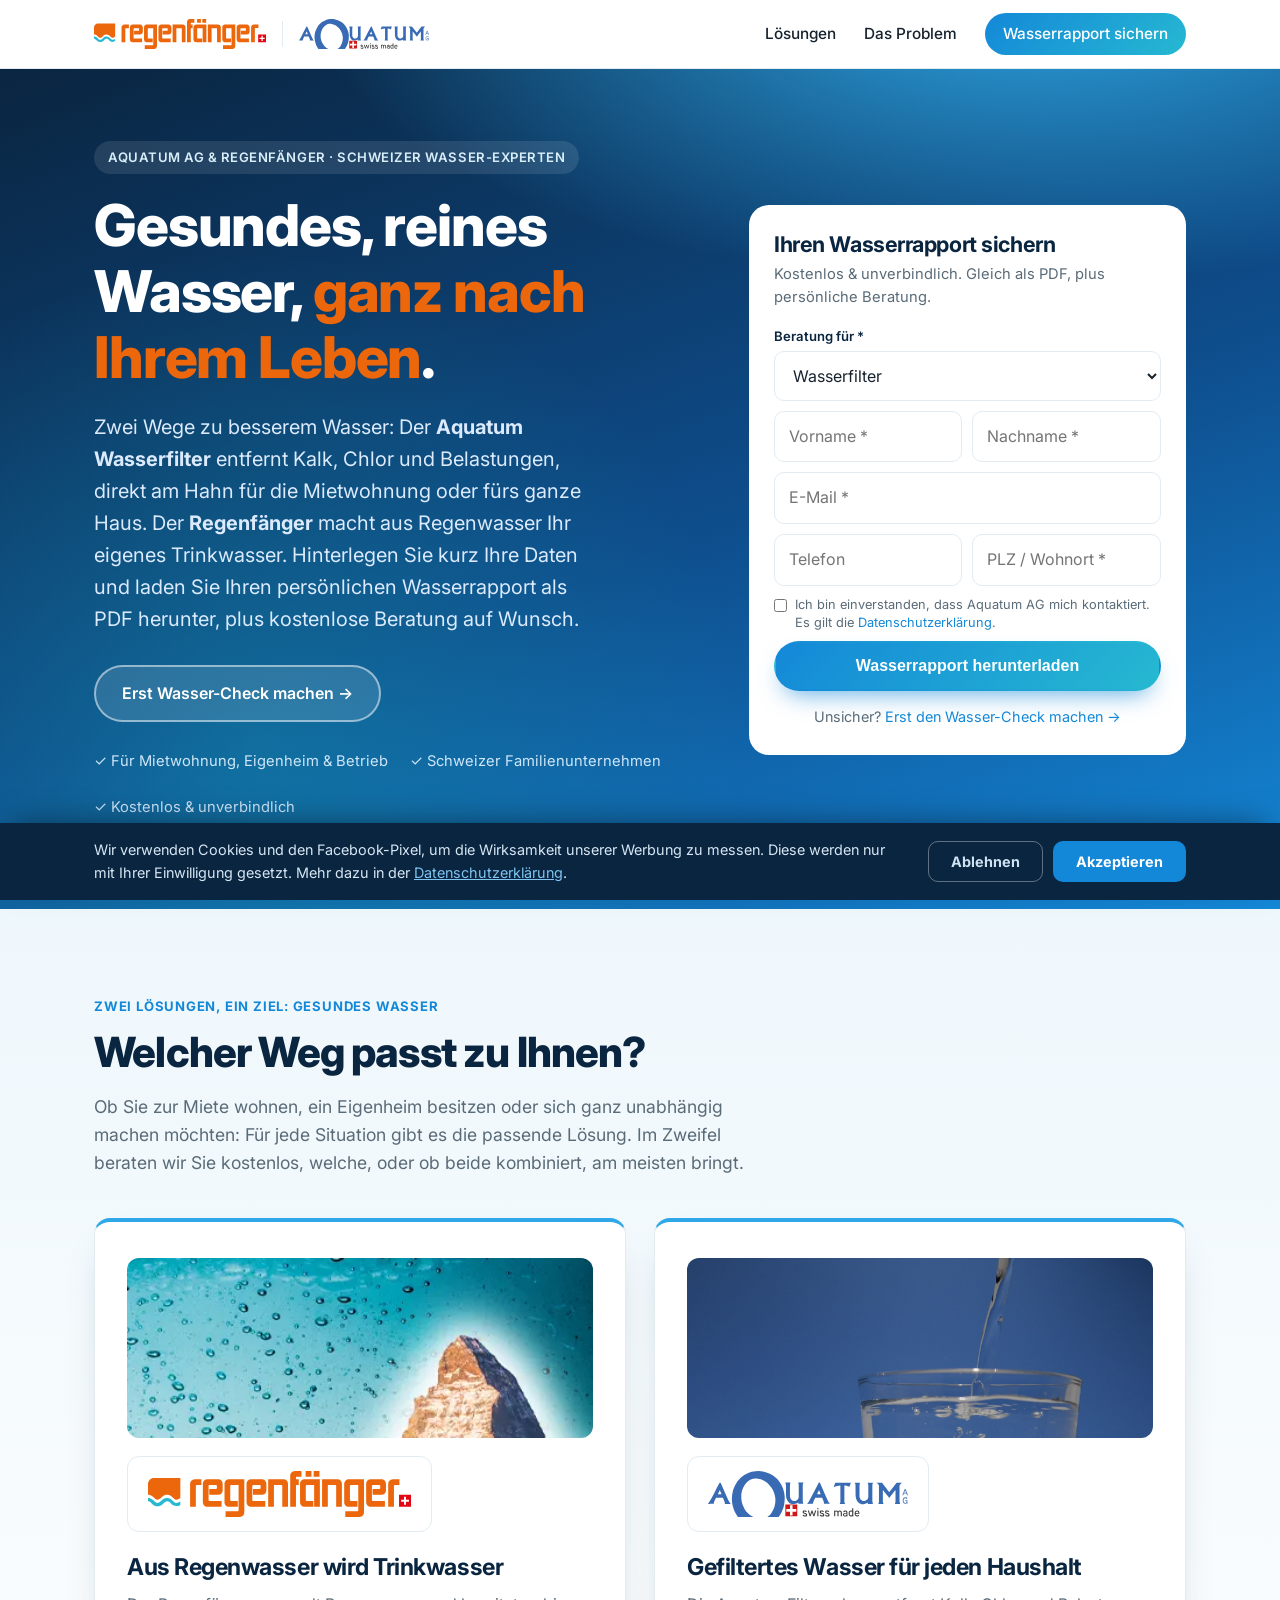
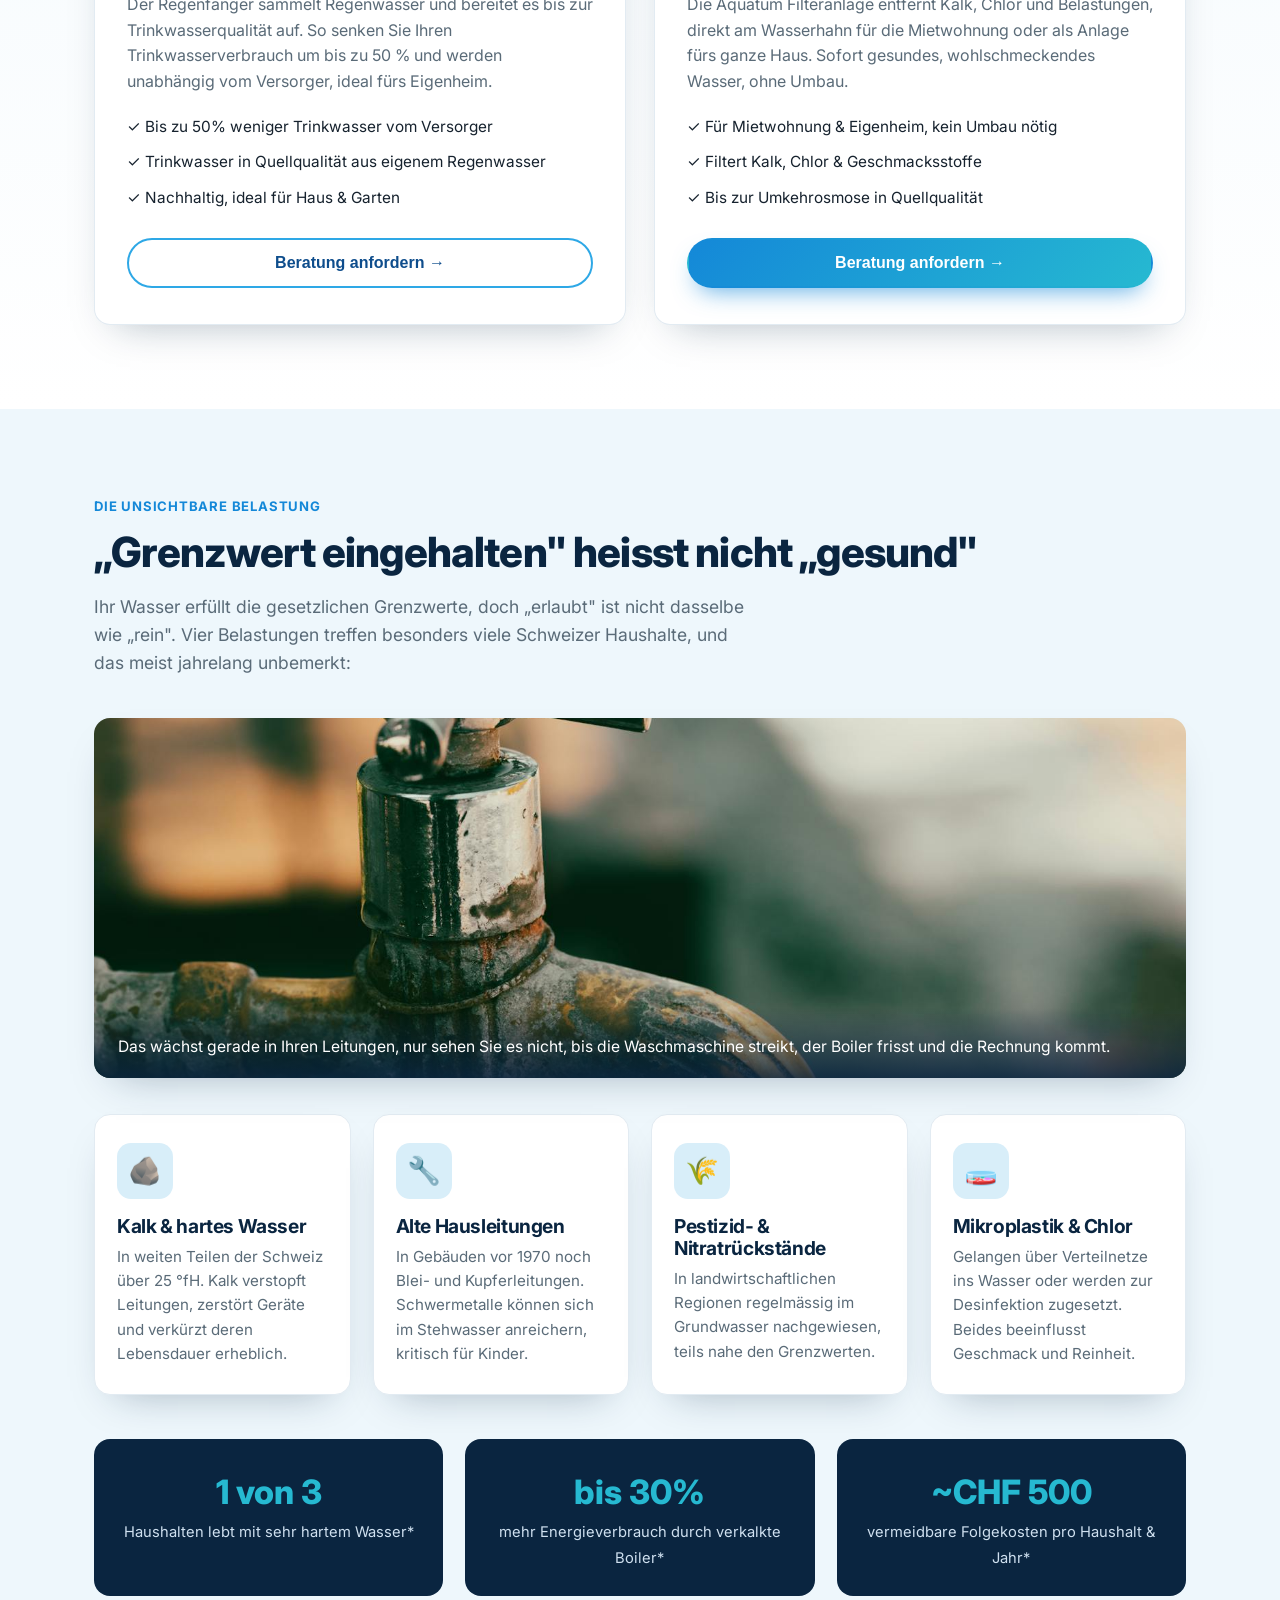
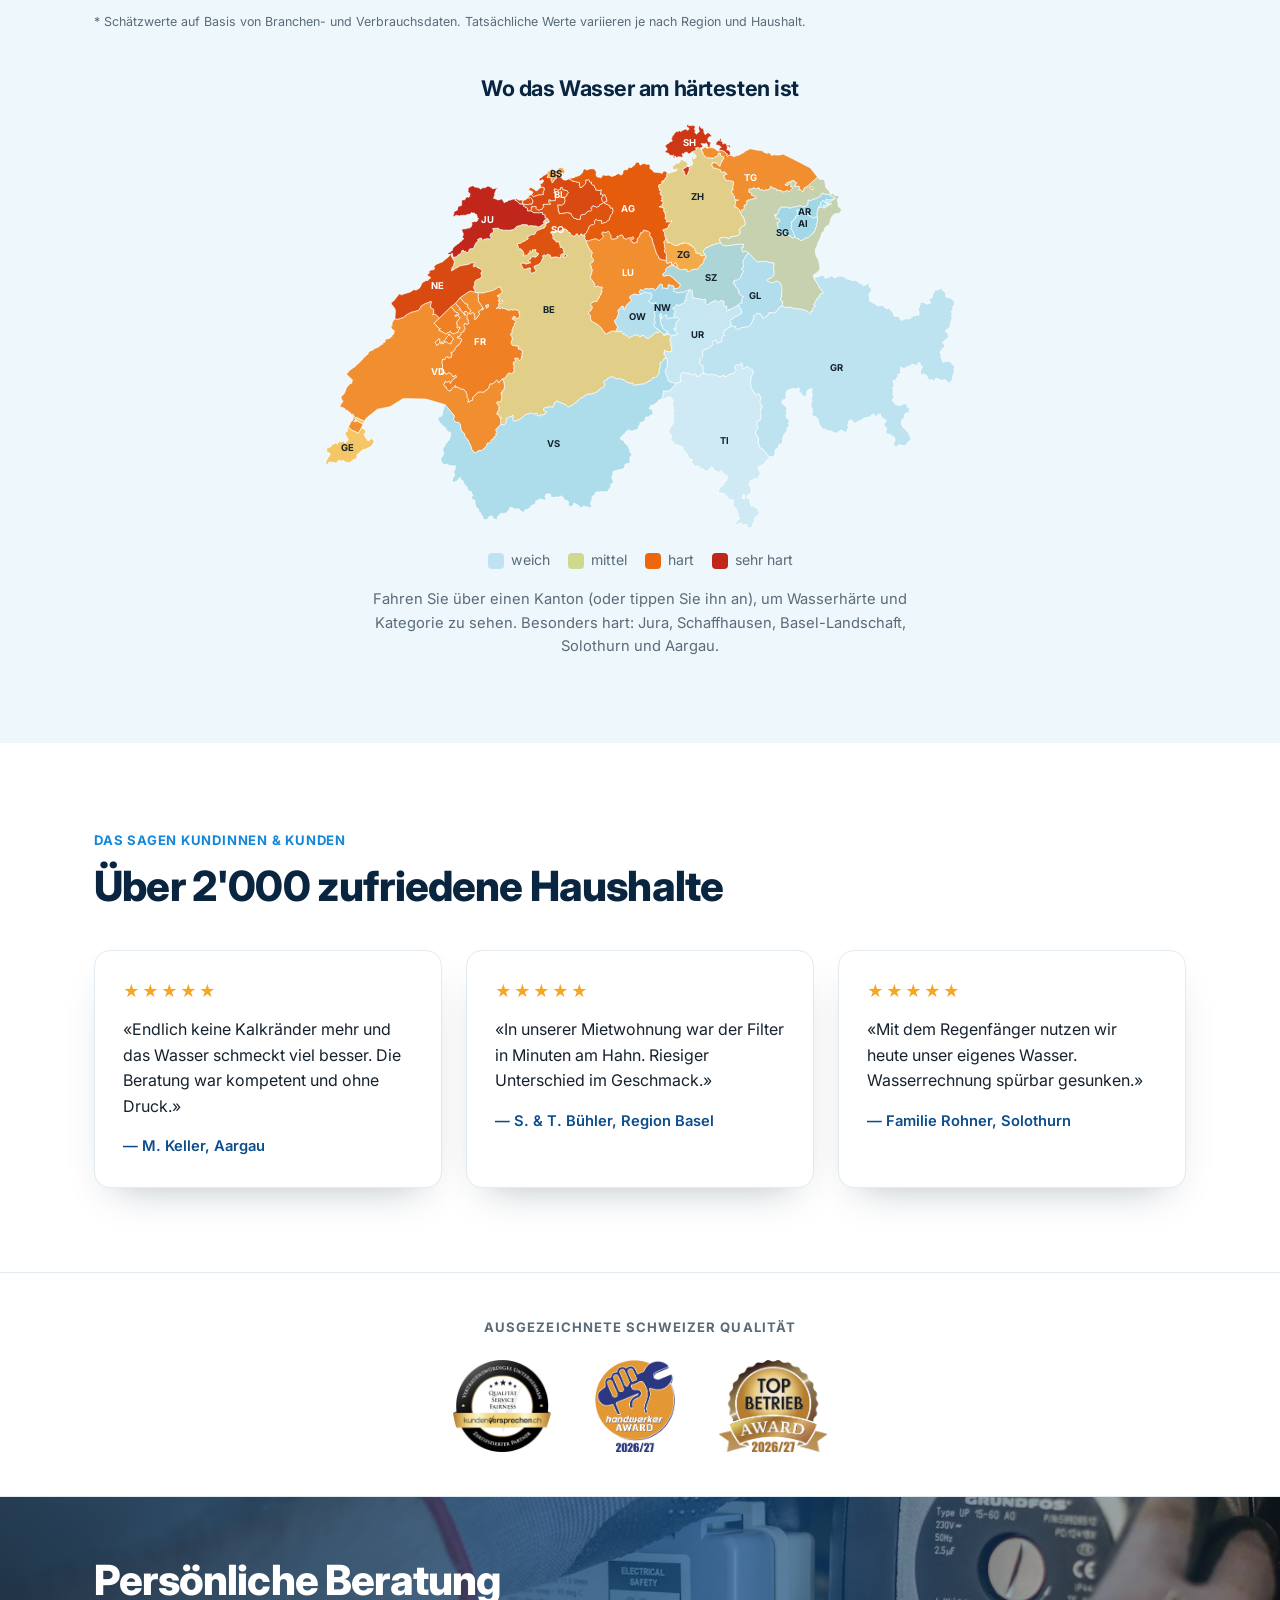
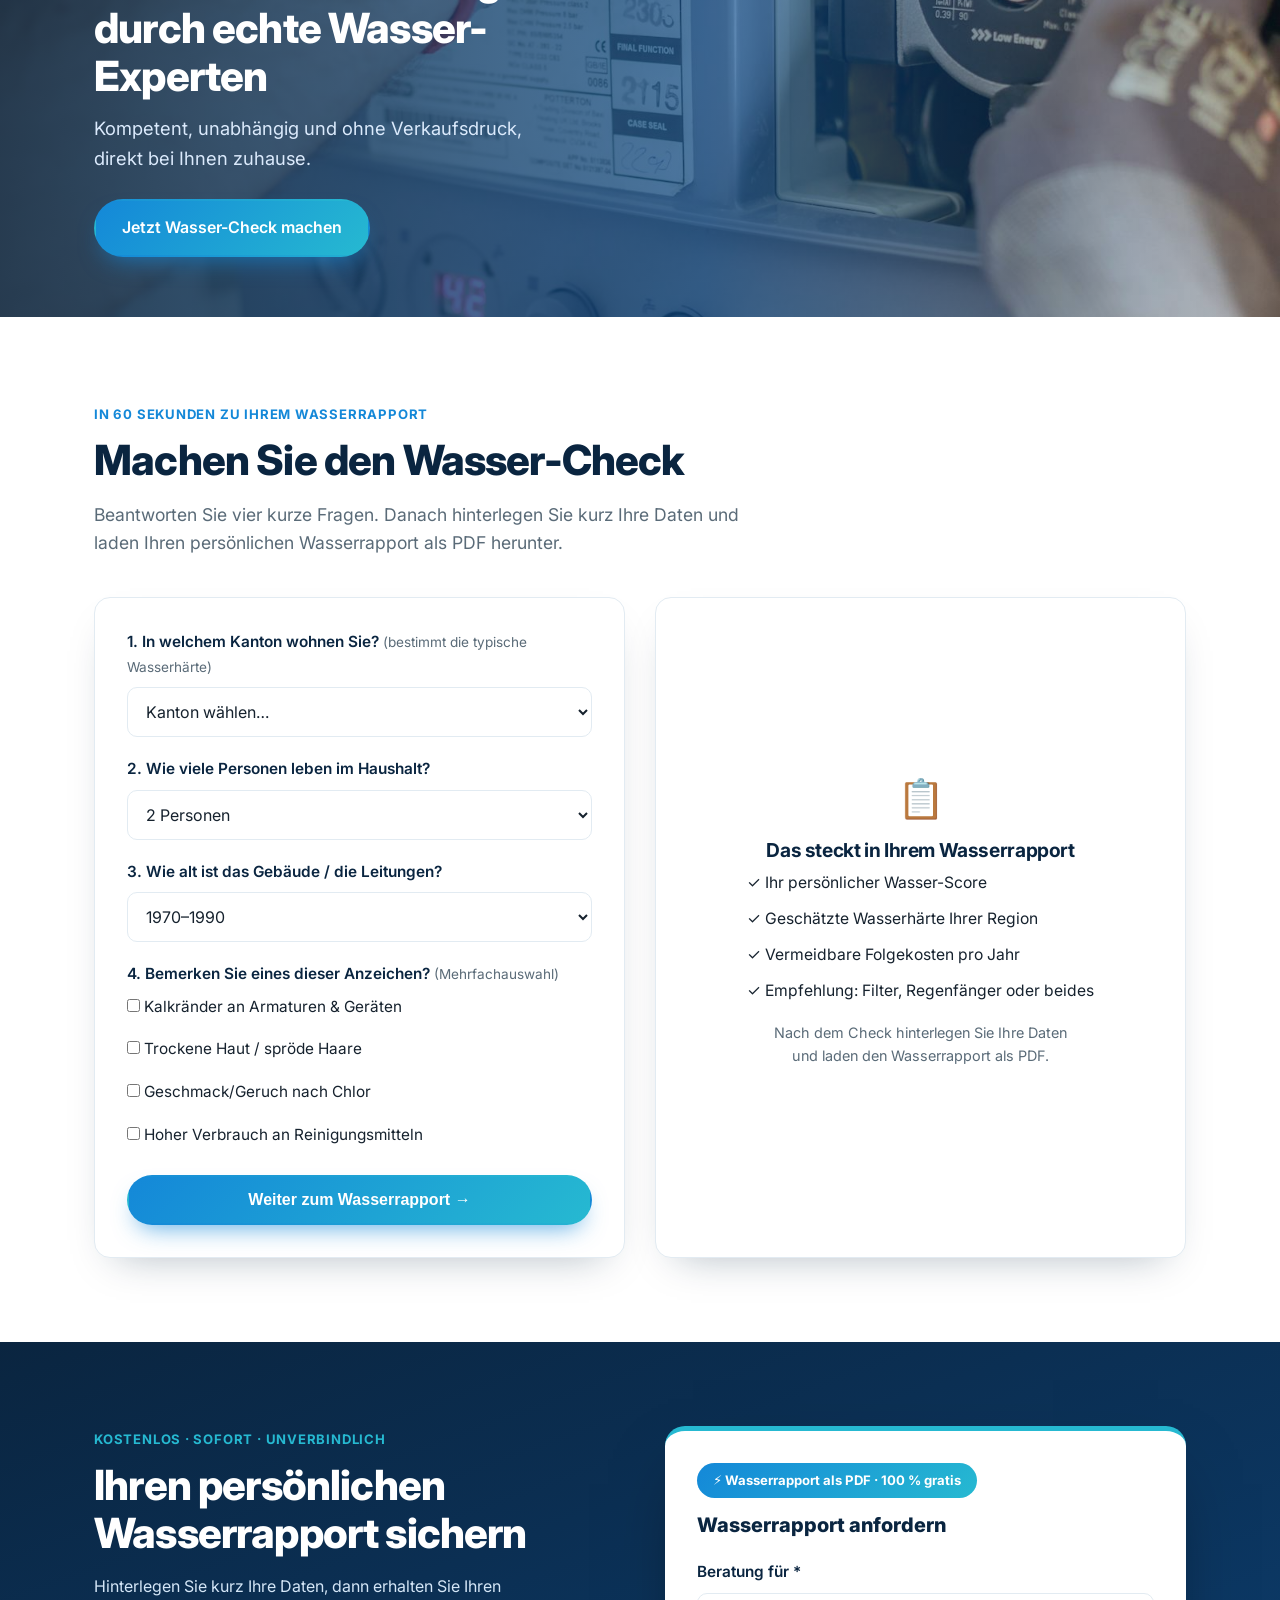
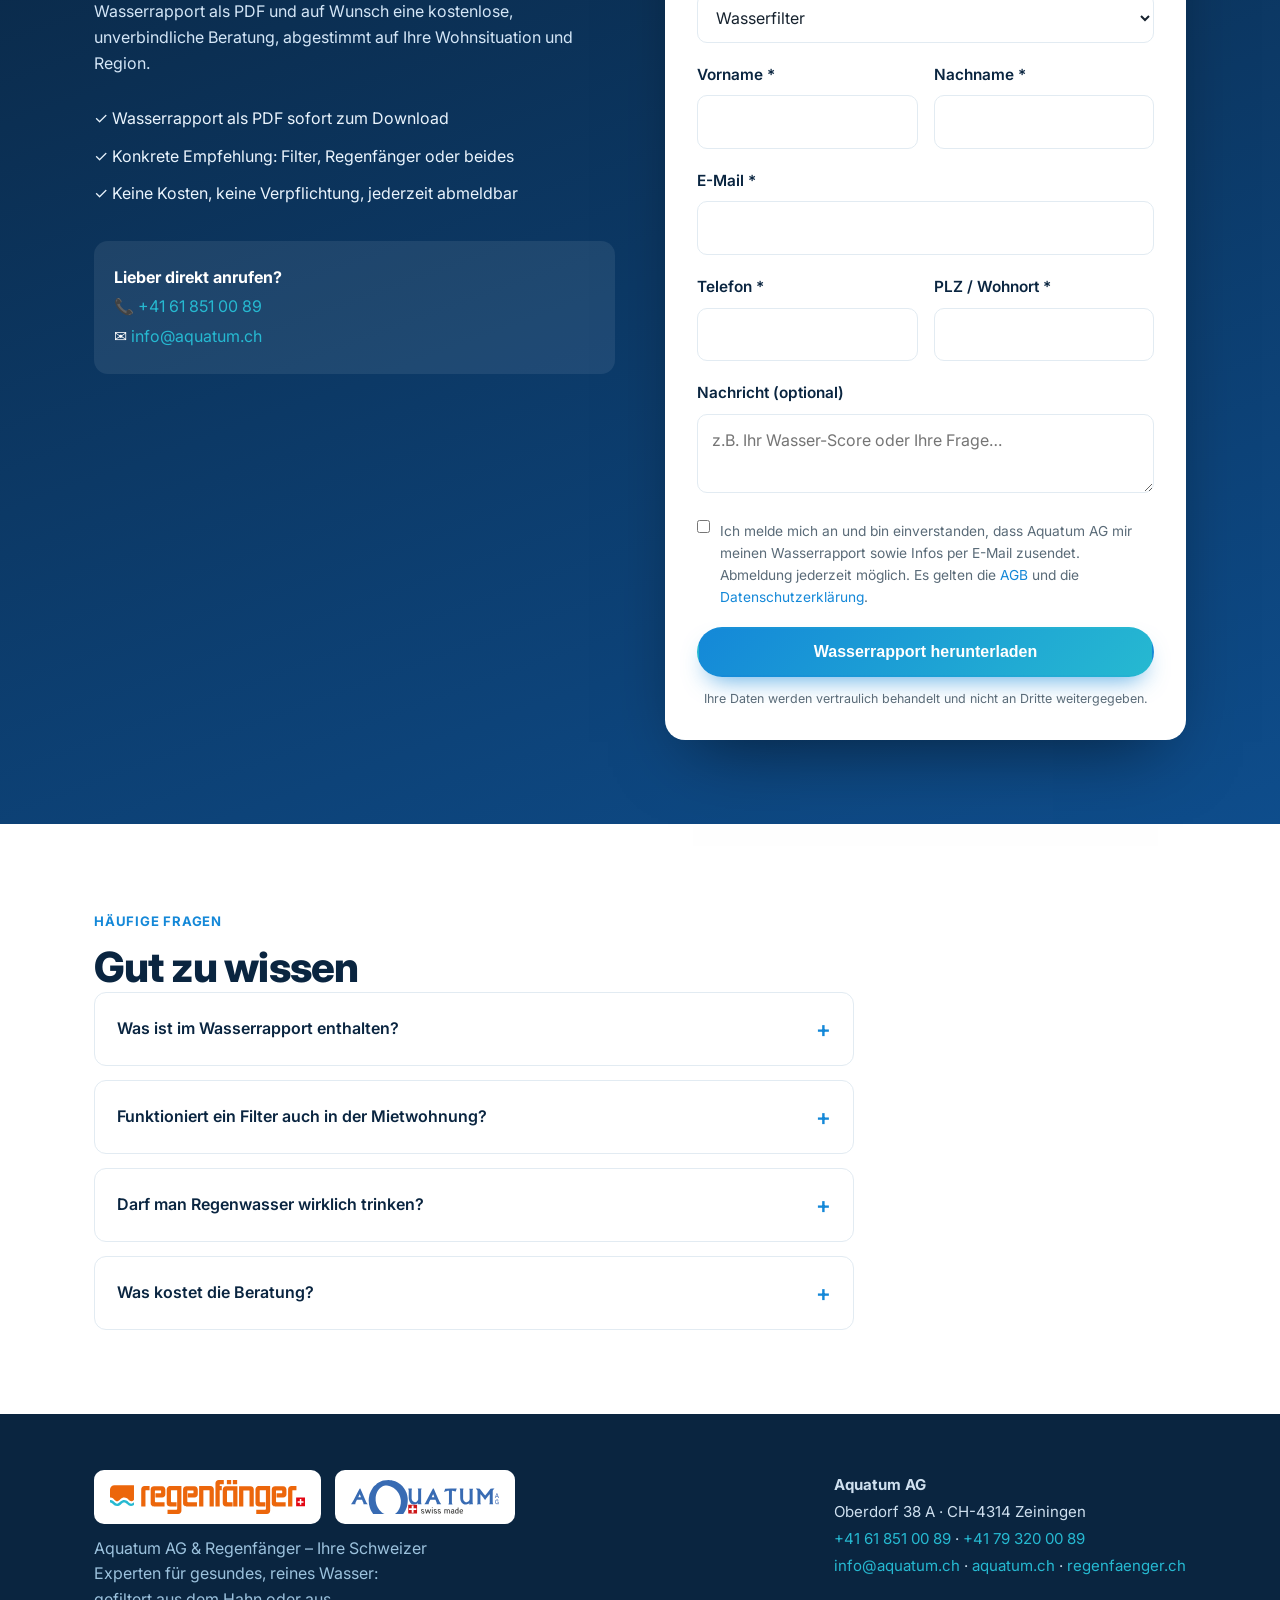
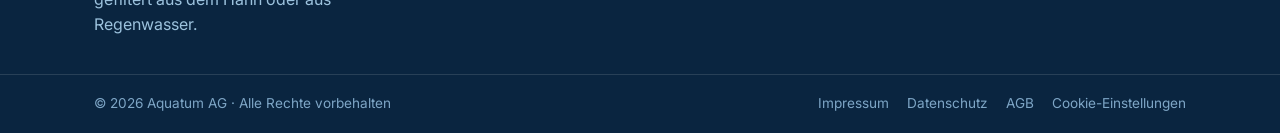
==== commit 6d4e3873: "Interaktive Wasserhärte-Karte auf der Website (Hover/Klick -> Wert) - tools/build_map_svg.py erzeugt" ====
--- a/index.html
+++ b/index.html
@@ -189,8 +189,14 @@
 
       <figure class="hardness-map">
         <h3>Wo das Wasser am härtesten ist</h3>
-        <img src="assets/wasserhaerte-karte.png" alt="Karte der Schweiz: Wasserhärte nach Kanton, weich (blau) bis sehr hart (rot)" />
-        <figcaption>Je dunkler, desto härter: Besonders betroffen sind Jura, Schaffhausen, Basel-Landschaft, Neuenburg, Solothurn und Aargau sowie das Mittelland. Weich ist das Wasser vor allem im Tessin, in Graubünden und am Alpenrand.</figcaption>
+        <div class="ch-map-wrap" id="chMap" data-src="assets/ch-map.svg"></div>
+        <div class="ch-legend">
+          <span><i style="background:#bfe3f2"></i>weich</span>
+          <span><i style="background:#cdd98f"></i>mittel</span>
+          <span><i style="background:#ec660b"></i>hart</span>
+          <span><i style="background:#c0271a"></i>sehr hart</span>
+        </div>
+        <figcaption>Fahren Sie über einen Kanton (oder tippen Sie ihn an), um Wasserhärte und Kategorie zu sehen. Besonders hart: Jura, Schaffhausen, Basel-Landschaft, Solothurn und Aargau.</figcaption>
       </figure>
     </div>
   </section>
--- a/styles.css
+++ b/styles.css
@@ -241,9 +241,21 @@
 .stat span { font-size: .92rem; color: #cfe0ef; }
 .stats-note { font-size: .78rem; color: var(--muted); margin-top: 16px; }
 .hardness-map { margin: 44px auto 0; max-width: 680px; text-align: center; }
-.hardness-map h3 { color: var(--blue-900); font-size: 1.35rem; margin-bottom: 16px; }
-.hardness-map img { width: 100%; height: auto; display: block; }
-.hardness-map figcaption { color: var(--muted); font-size: .92rem; margin: 14px auto 0; max-width: 600px; }
+.hardness-map h3 { color: var(--blue-900); font-size: 1.35rem; margin-bottom: 18px; }
+.hardness-map figcaption { color: var(--muted); font-size: .92rem; margin: 16px auto 0; max-width: 600px; }
+.ch-map-wrap { position: relative; max-width: 640px; margin: 0 auto; }
+.ch-map { width: 100%; height: auto; display: block; }
+.canton { stroke: #fff; stroke-width: 1; cursor: pointer; transition: stroke .12s ease; }
+.canton:hover, .canton.active { stroke: var(--blue-900); stroke-width: 2.4; }
+.canton-label { font-family: 'Inter', sans-serif; font-weight: 700; font-size: 15px; text-anchor: middle; dominant-baseline: central; pointer-events: none; }
+.ch-tip {
+  position: absolute; transform: translate(-50%, -115%); background: var(--blue-900); color: #fff;
+  padding: 7px 12px; border-radius: 9px; font-size: .85rem; line-height: 1.35; white-space: nowrap;
+  pointer-events: none; box-shadow: 0 10px 24px -10px rgba(0,0,0,.55); z-index: 6;
+}
+.ch-legend { display: flex; gap: 18px; justify-content: center; flex-wrap: wrap; margin-top: 16px; font-size: .88rem; color: var(--muted); }
+.ch-legend span { display: inline-flex; align-items: center; gap: 7px; }
+.ch-legend i { width: 16px; height: 16px; border-radius: 4px; display: inline-block; }
 
 /* ---------- Calculator ---------- */
 .calc-wrap {
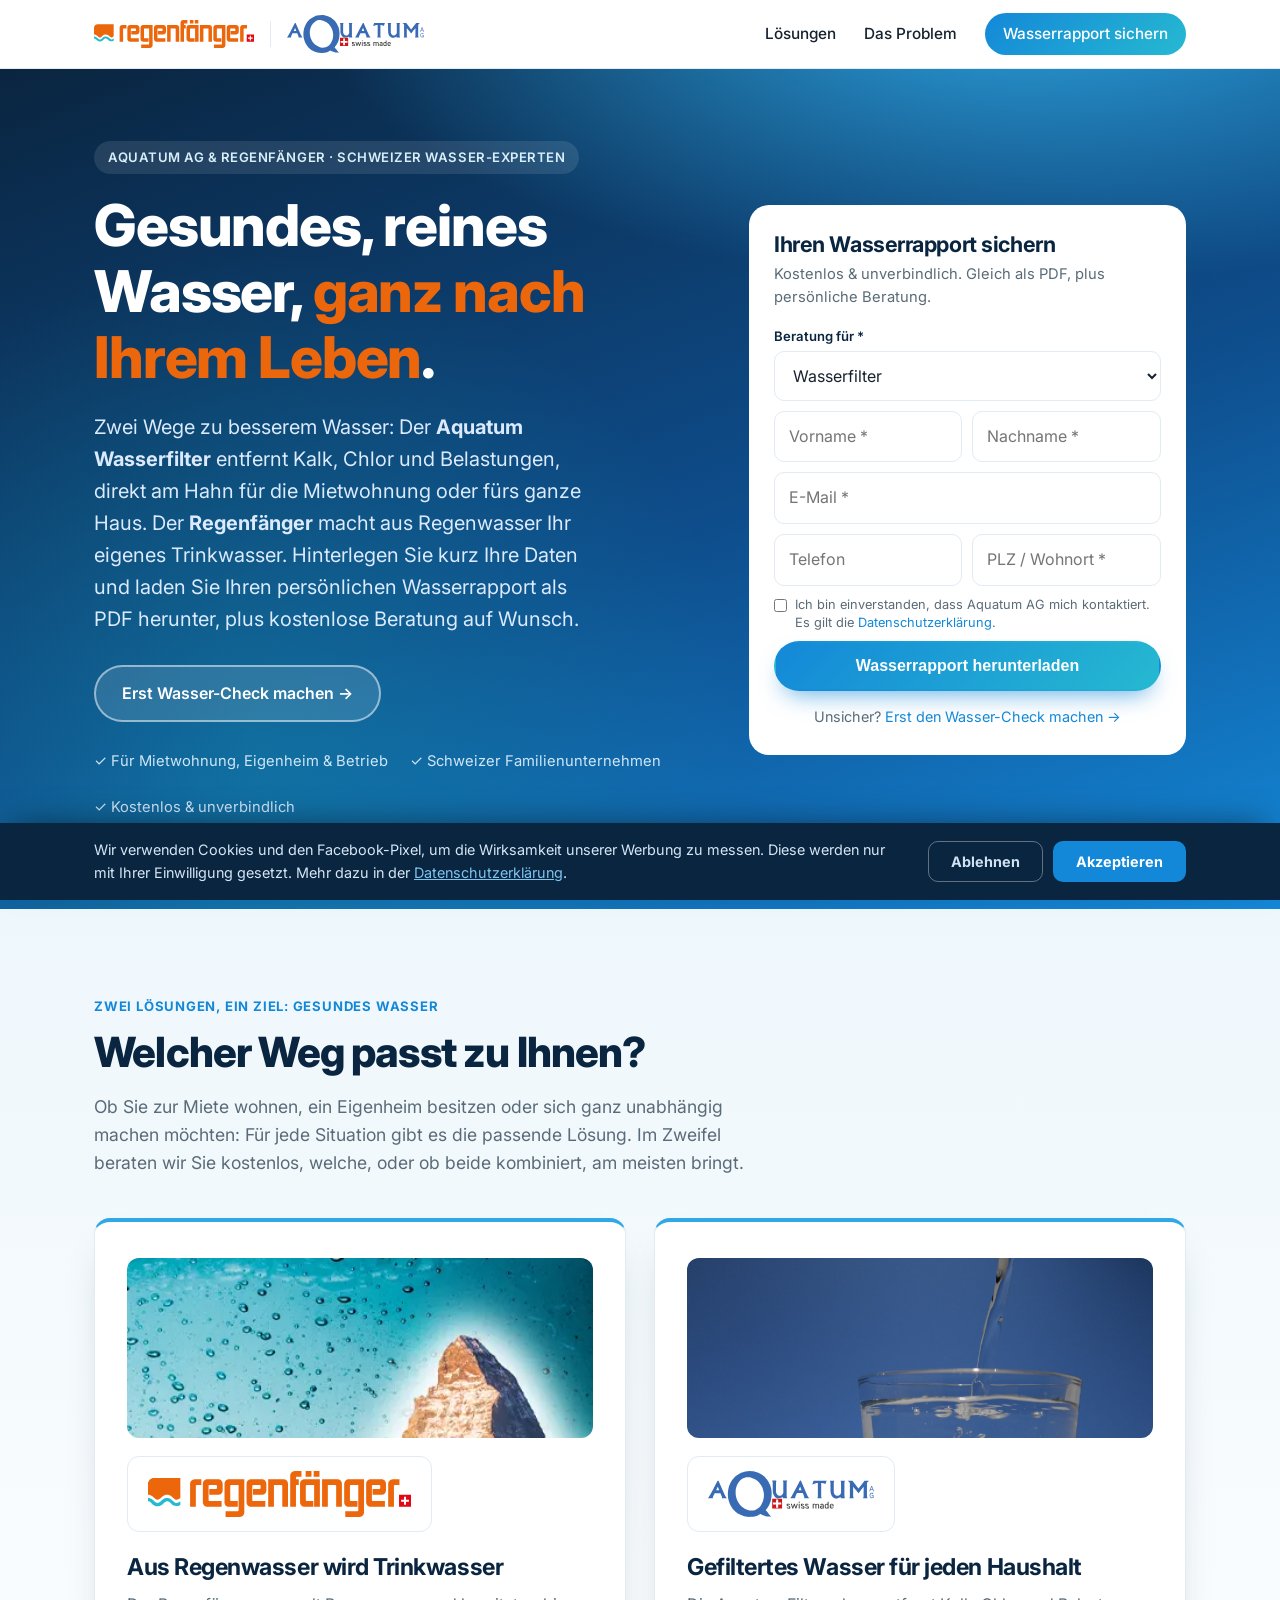
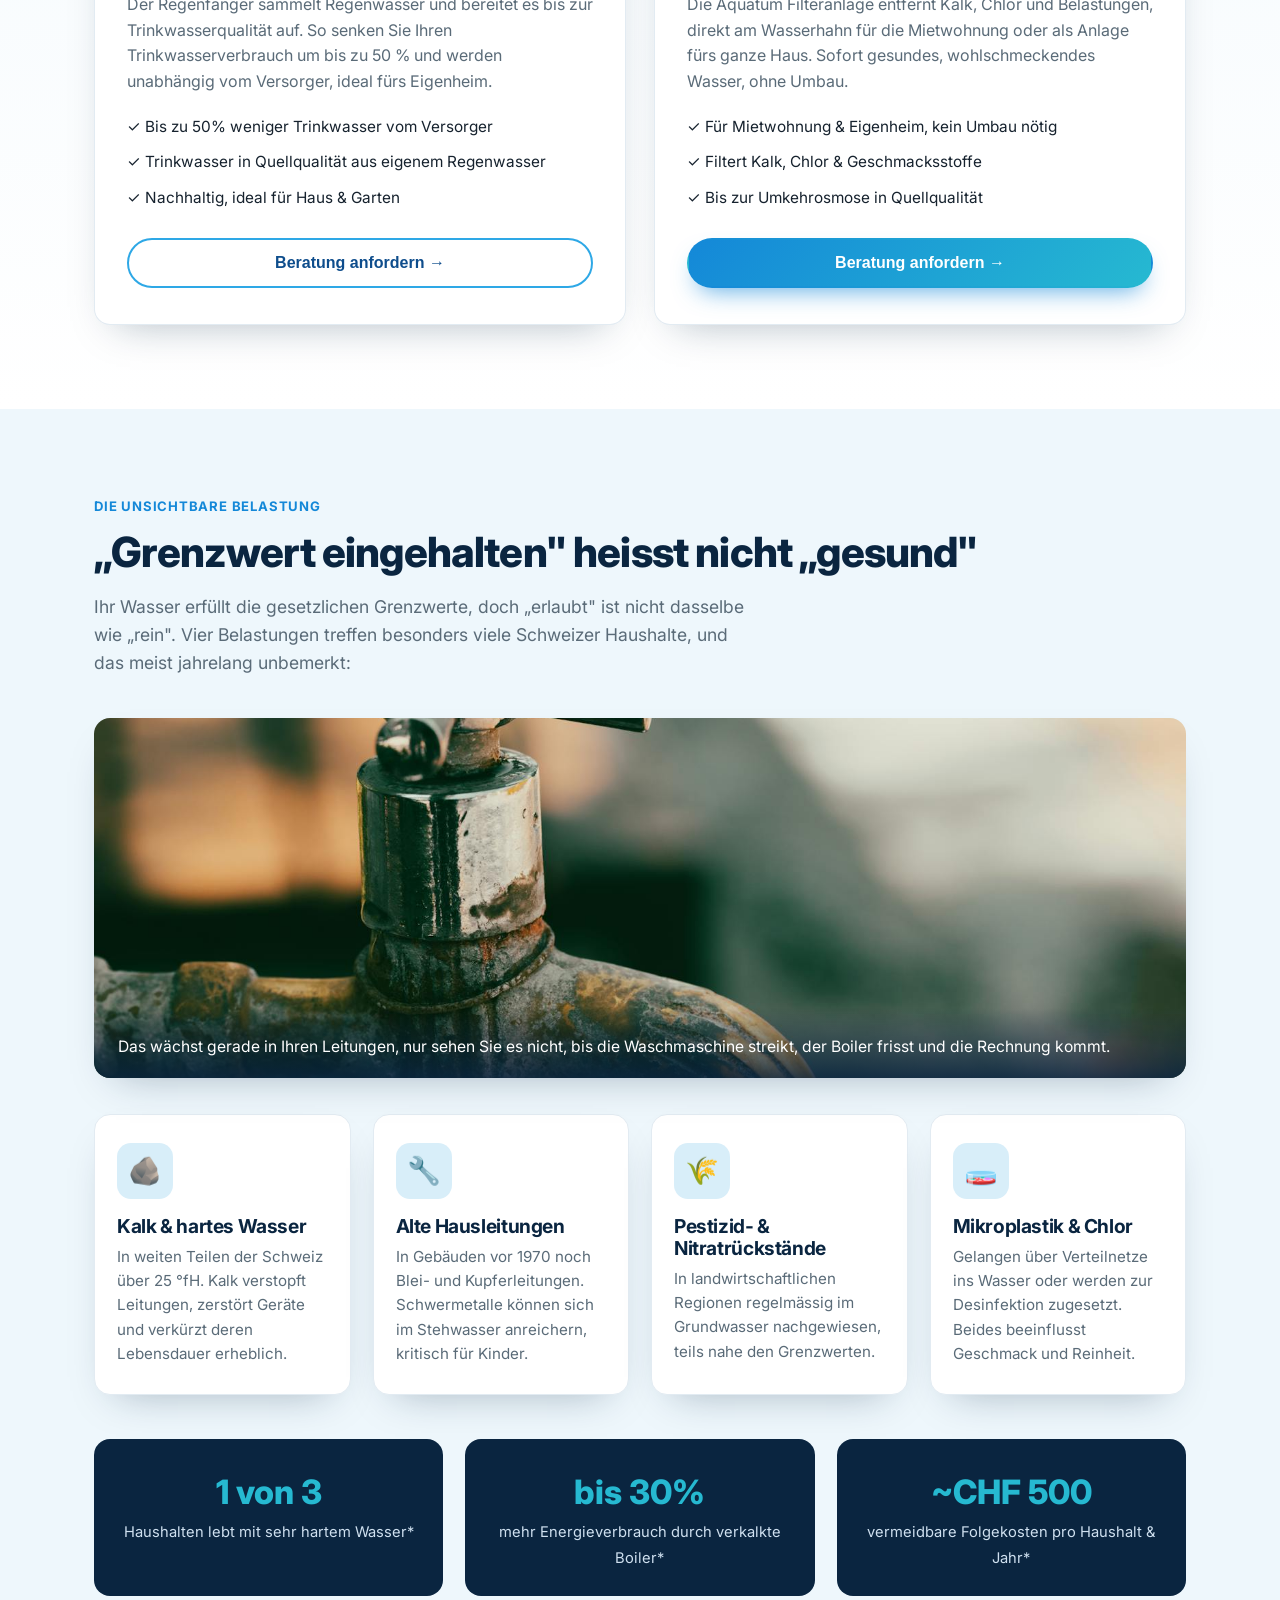
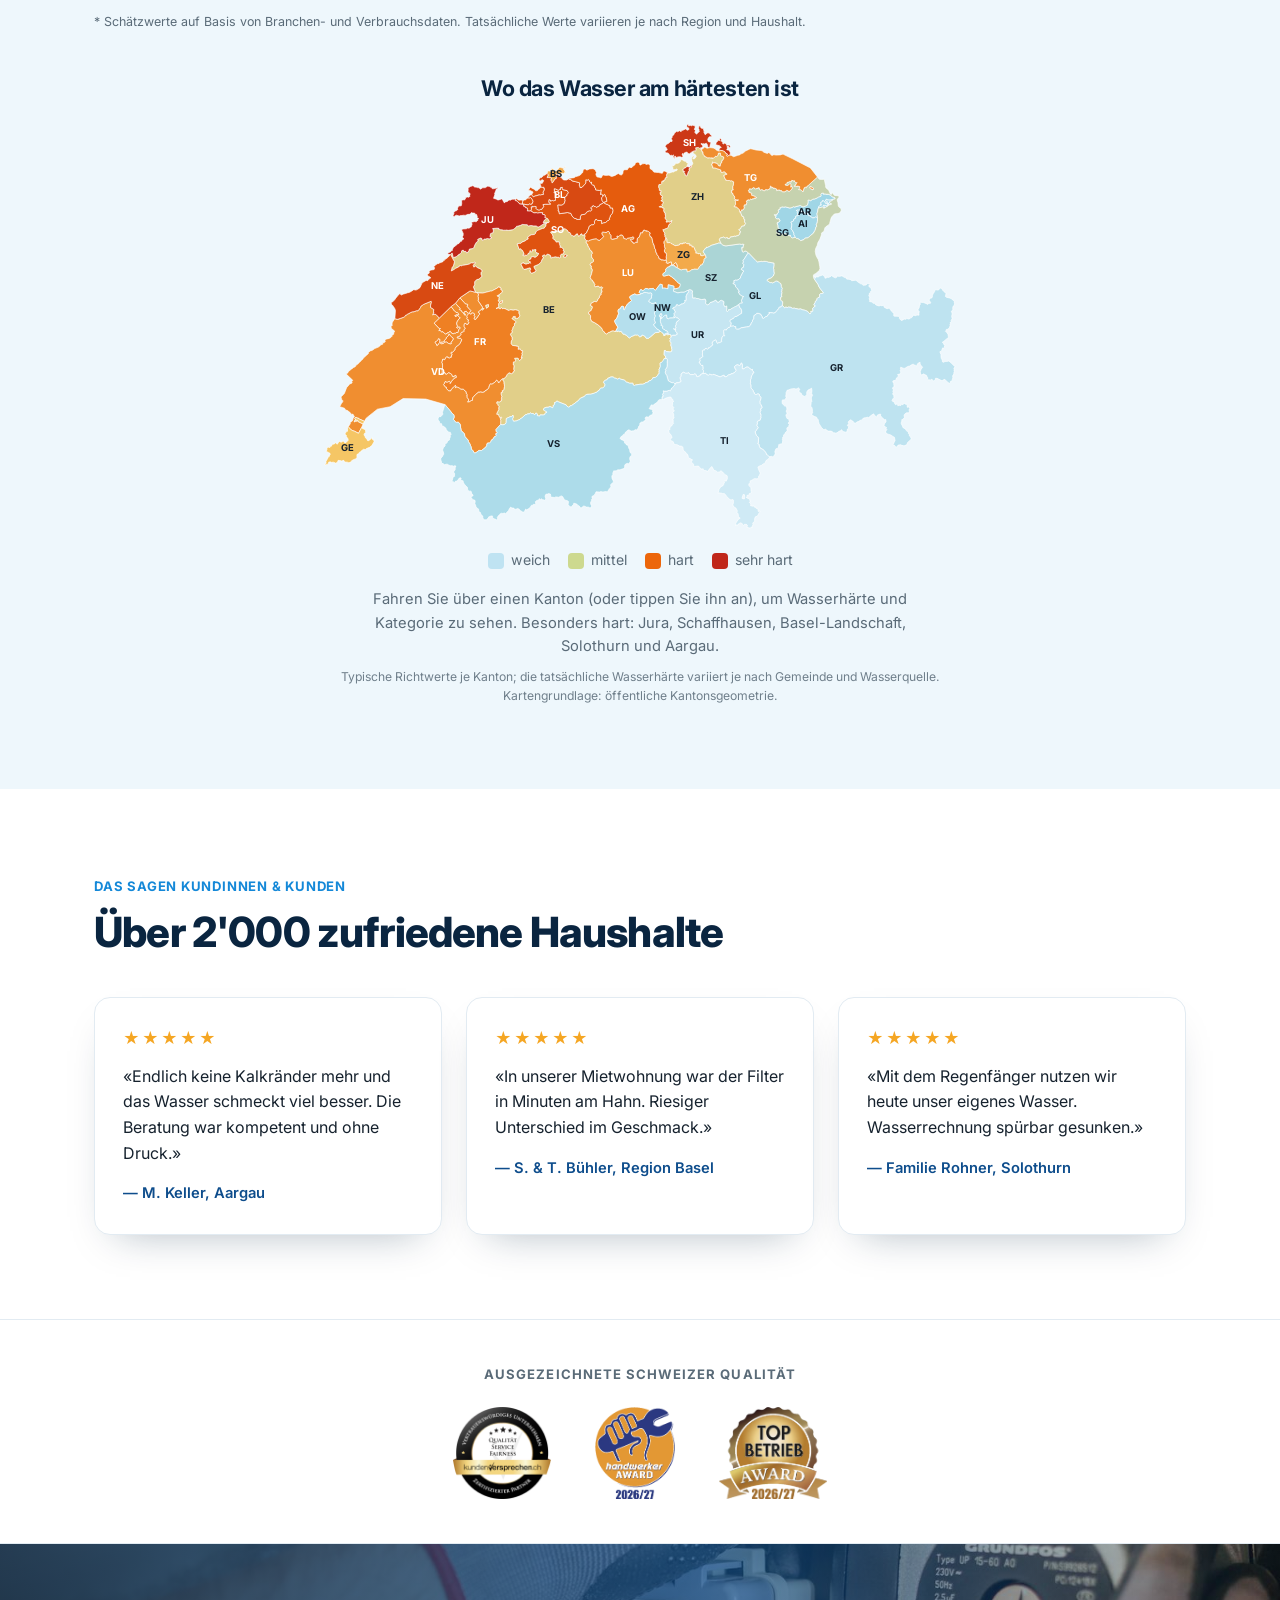
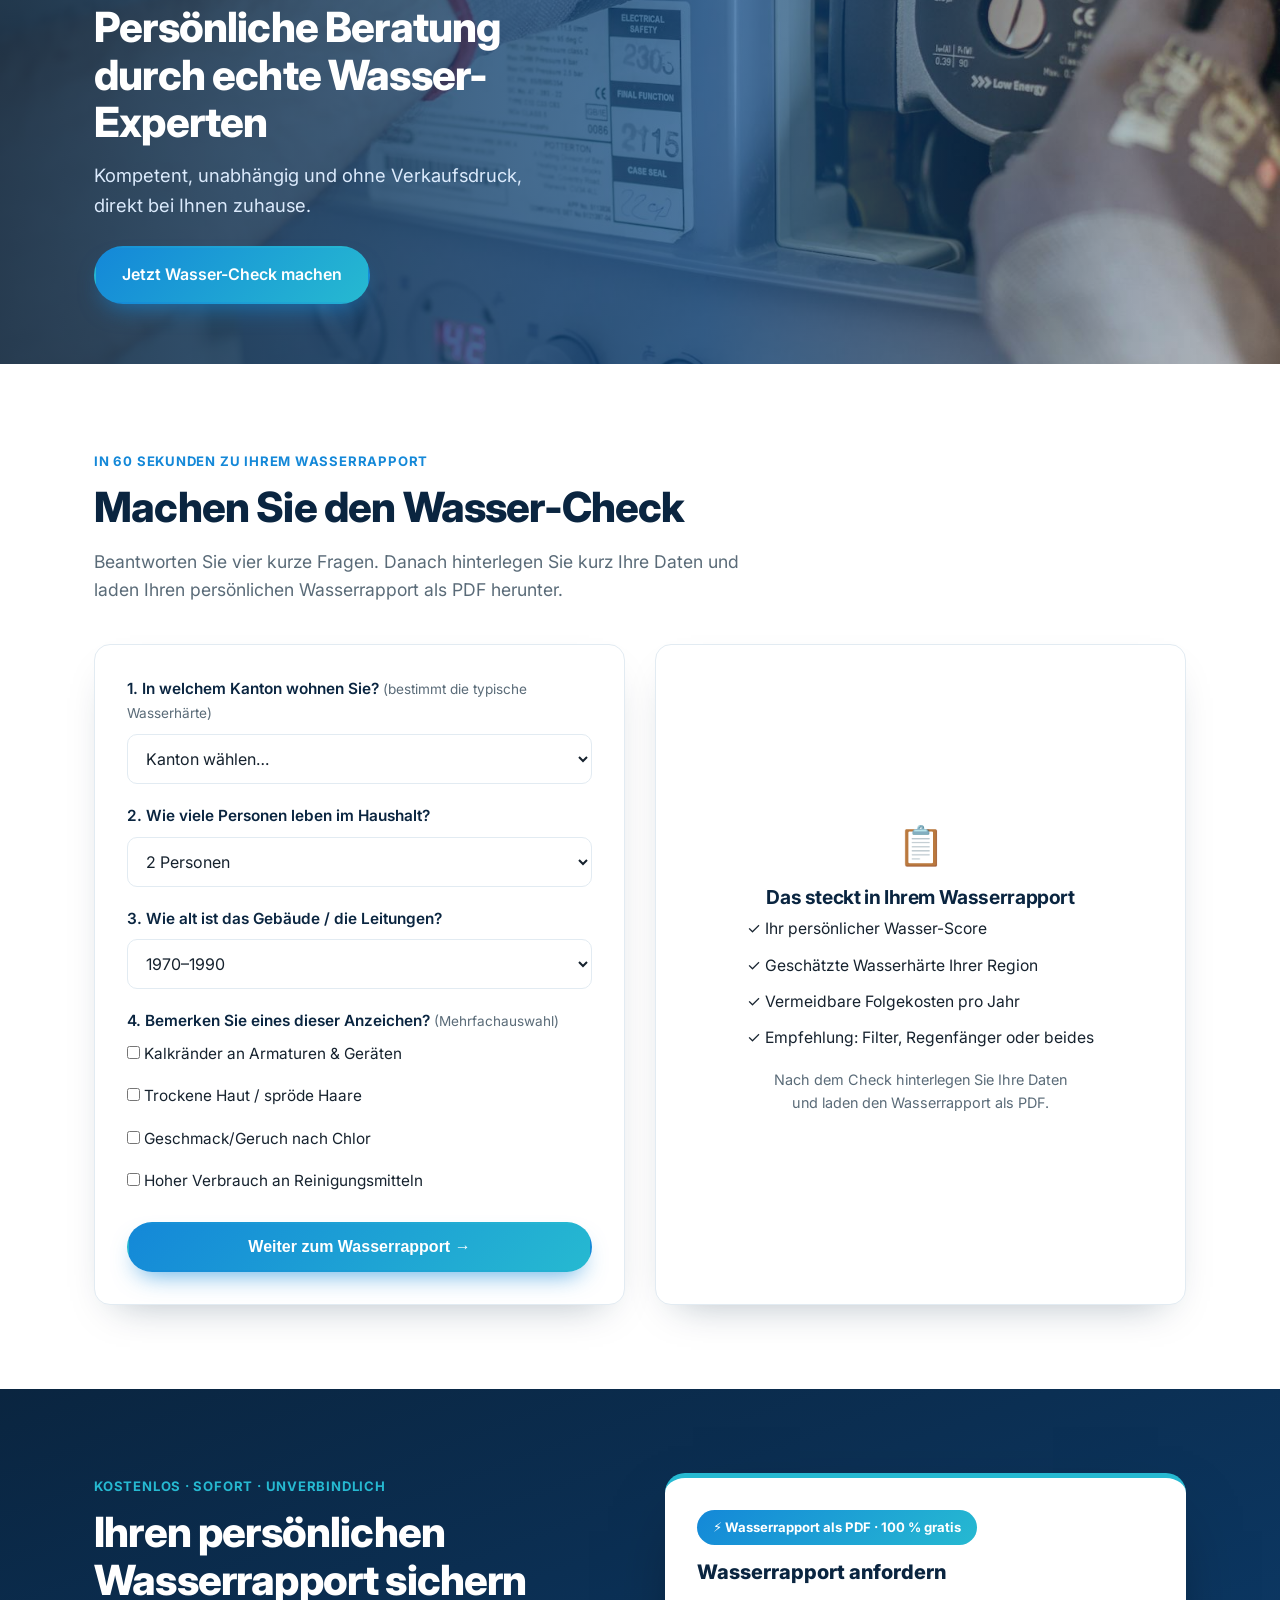
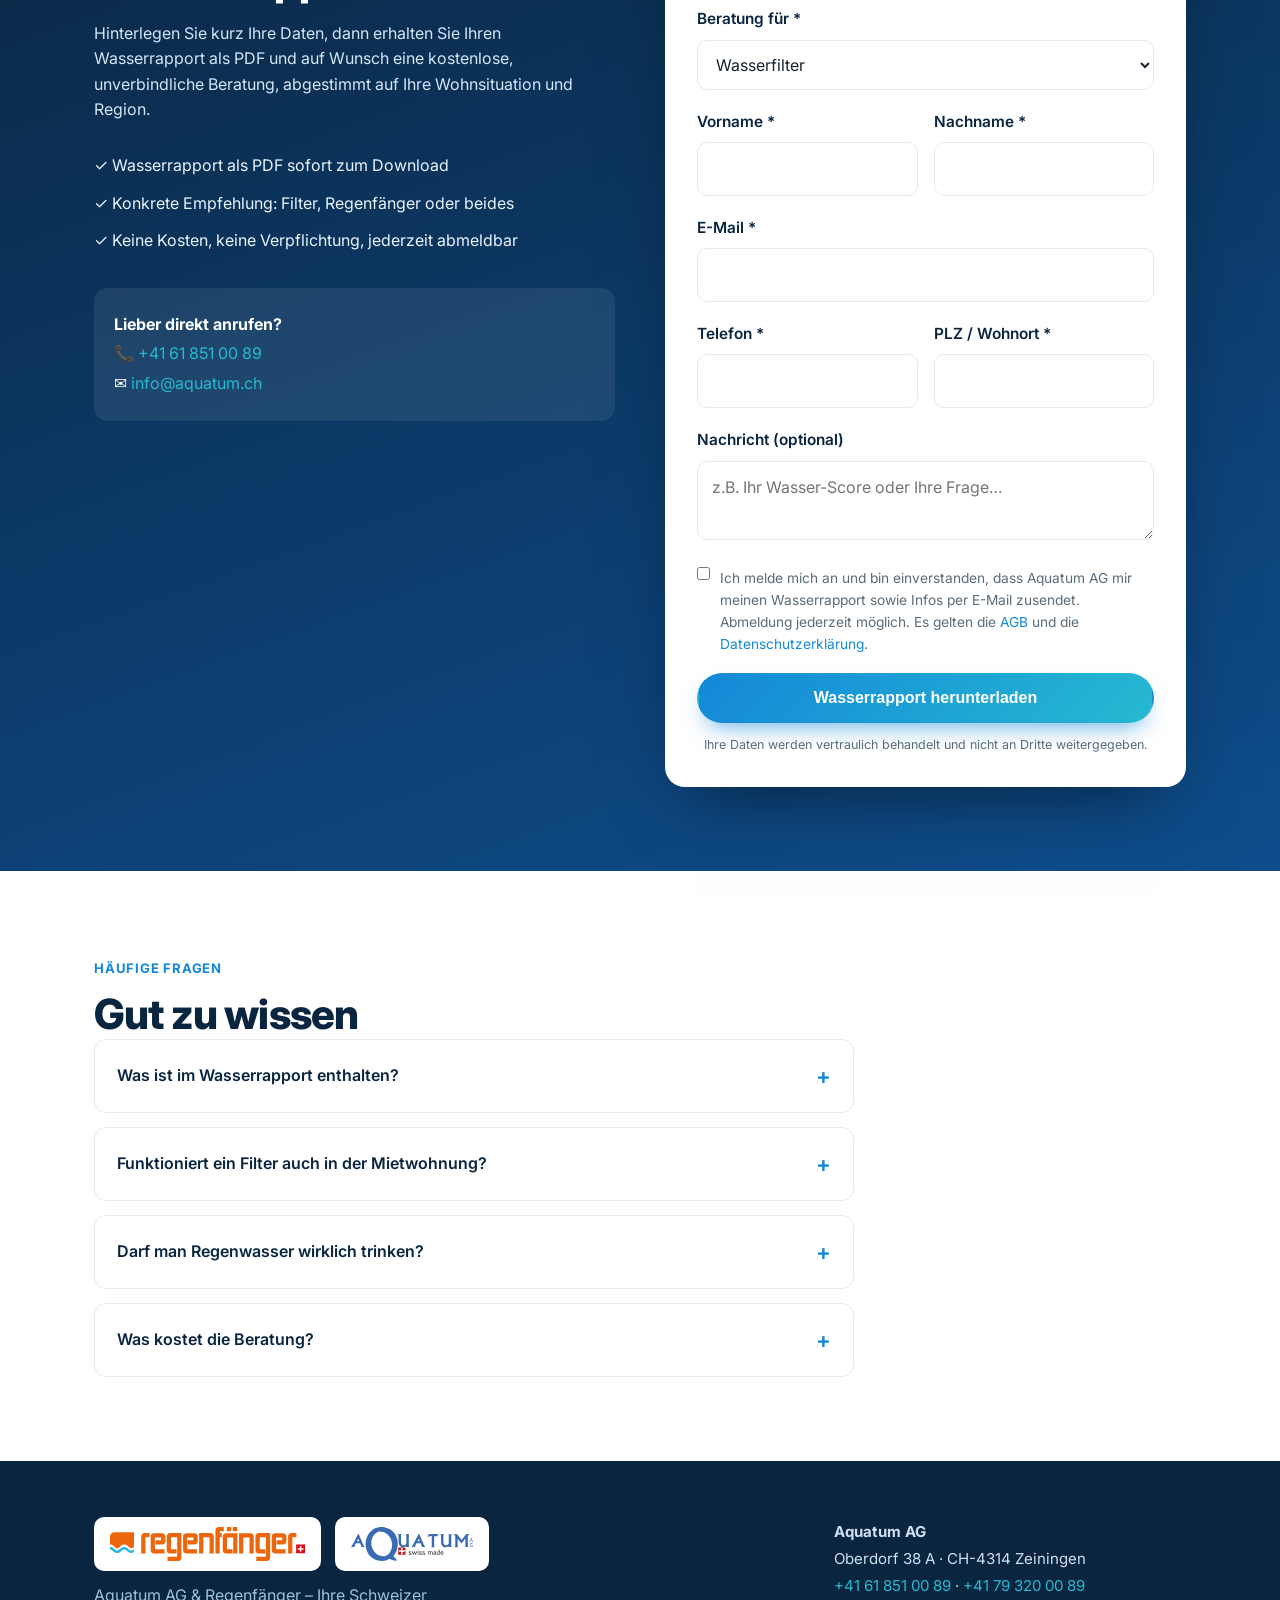
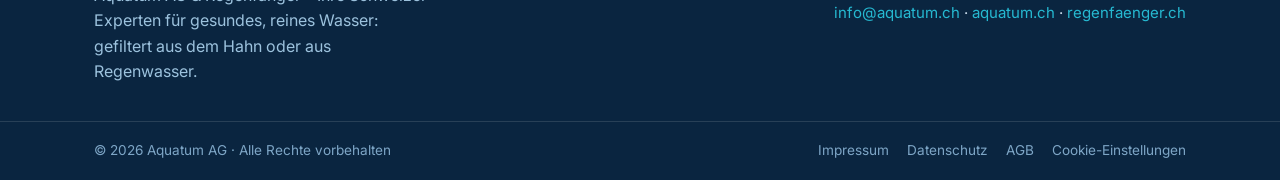
==== commit 9ff0a92e: "Wasserhärte-Karte: Richtwert-/Quellenhinweis ergänzt (Website + PDF) - Klarstellung: typische Richtw" ====
--- a/index.html
+++ b/index.html
@@ -197,6 +197,7 @@
           <span><i style="background:#c0271a"></i>sehr hart</span>
         </div>
         <figcaption>Fahren Sie über einen Kanton (oder tippen Sie ihn an), um Wasserhärte und Kategorie zu sehen. Besonders hart: Jura, Schaffhausen, Basel-Landschaft, Solothurn und Aargau.</figcaption>
+        <p class="map-source">Typische Richtwerte je Kanton; die tatsächliche Wasserhärte variiert je nach Gemeinde und Wasserquelle. Kartengrundlage: öffentliche Kantonsgeometrie.</p>
       </figure>
     </div>
   </section>
--- a/styles.css
+++ b/styles.css
@@ -73,7 +73,8 @@
 .logo { display: inline-flex; align-items: center; }
 .logo img { height: 38px; width: auto; display: block; }
 .logo-pair { gap: 16px; }
-.logo-pair img { height: 30px; }
+.logo-pair img { height: 28px; }
+.logo-pair > img:last-of-type { height: 38px; }  /* Aquatum-Logo (mit swiss made) optisch angleichen */
 .logo-sep { width: 1px; height: 26px; background: var(--line); display: inline-block; flex: none; }
 .nav { display: flex; align-items: center; gap: 28px; }
 .nav a { color: var(--ink); font-weight: 500; font-size: .96rem; }
@@ -243,6 +244,7 @@
 .hardness-map { margin: 44px auto 0; max-width: 680px; text-align: center; }
 .hardness-map h3 { color: var(--blue-900); font-size: 1.35rem; margin-bottom: 18px; }
 .hardness-map figcaption { color: var(--muted); font-size: .92rem; margin: 16px auto 0; max-width: 600px; }
+.map-source { color: var(--muted); font-size: .76rem; margin: 8px auto 0; max-width: 600px; opacity: .85; }
 .ch-map-wrap { position: relative; max-width: 640px; margin: 0 auto; }
 .ch-map { width: 100%; height: auto; display: block; }
 .canton { stroke: #fff; stroke-width: 1; cursor: pointer; transition: stroke .12s ease; }
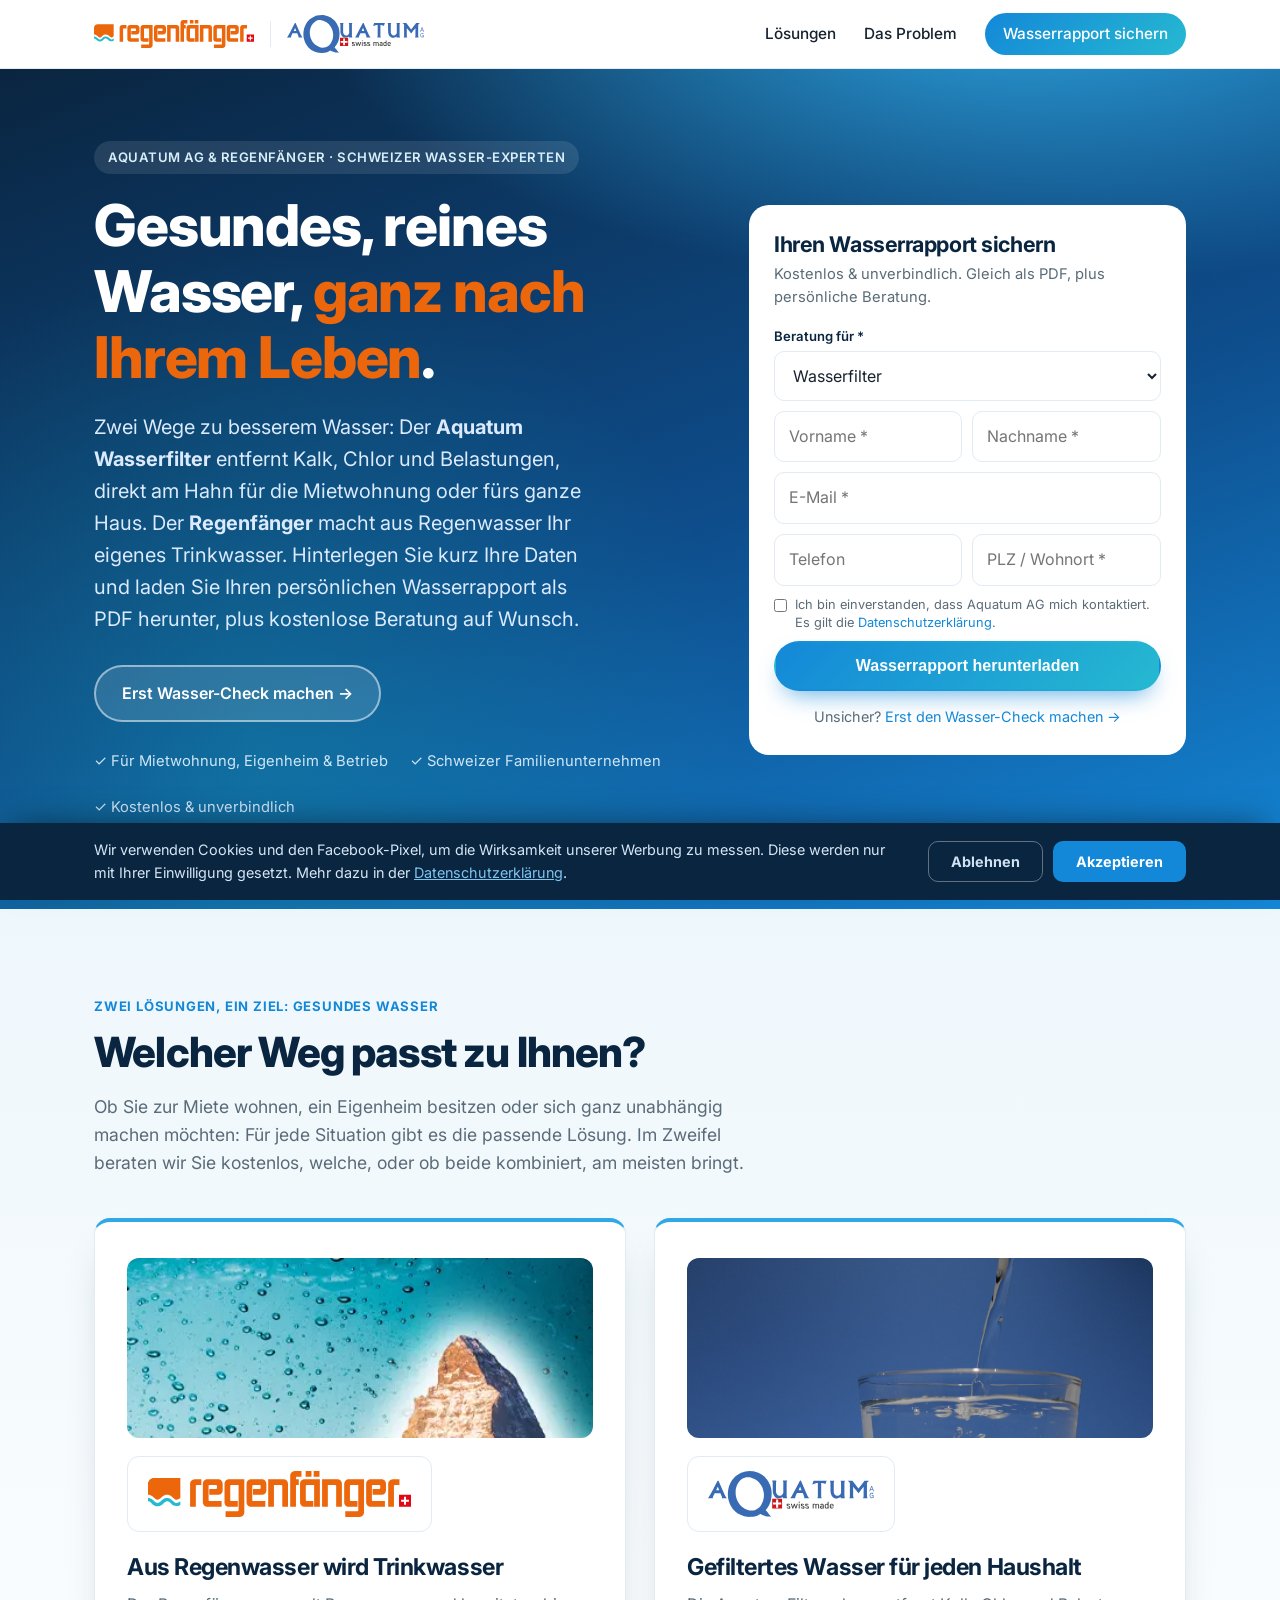
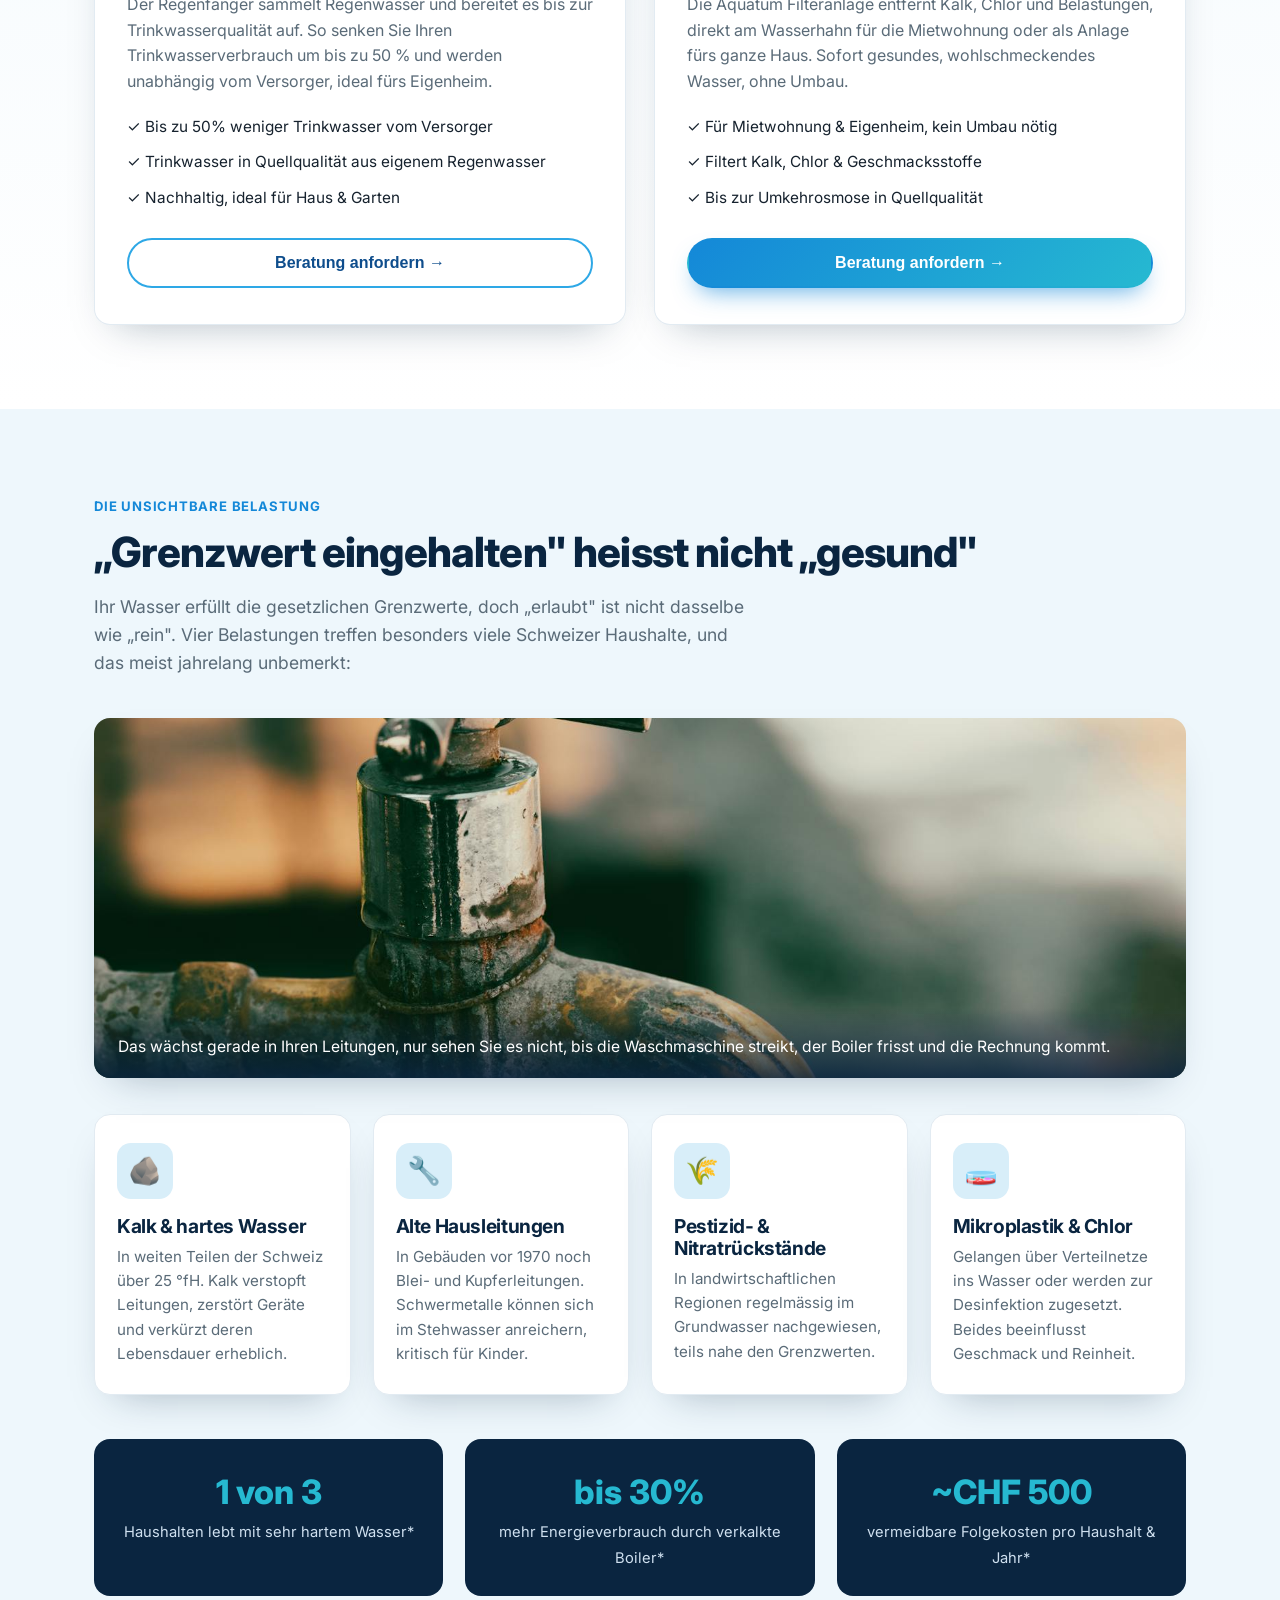
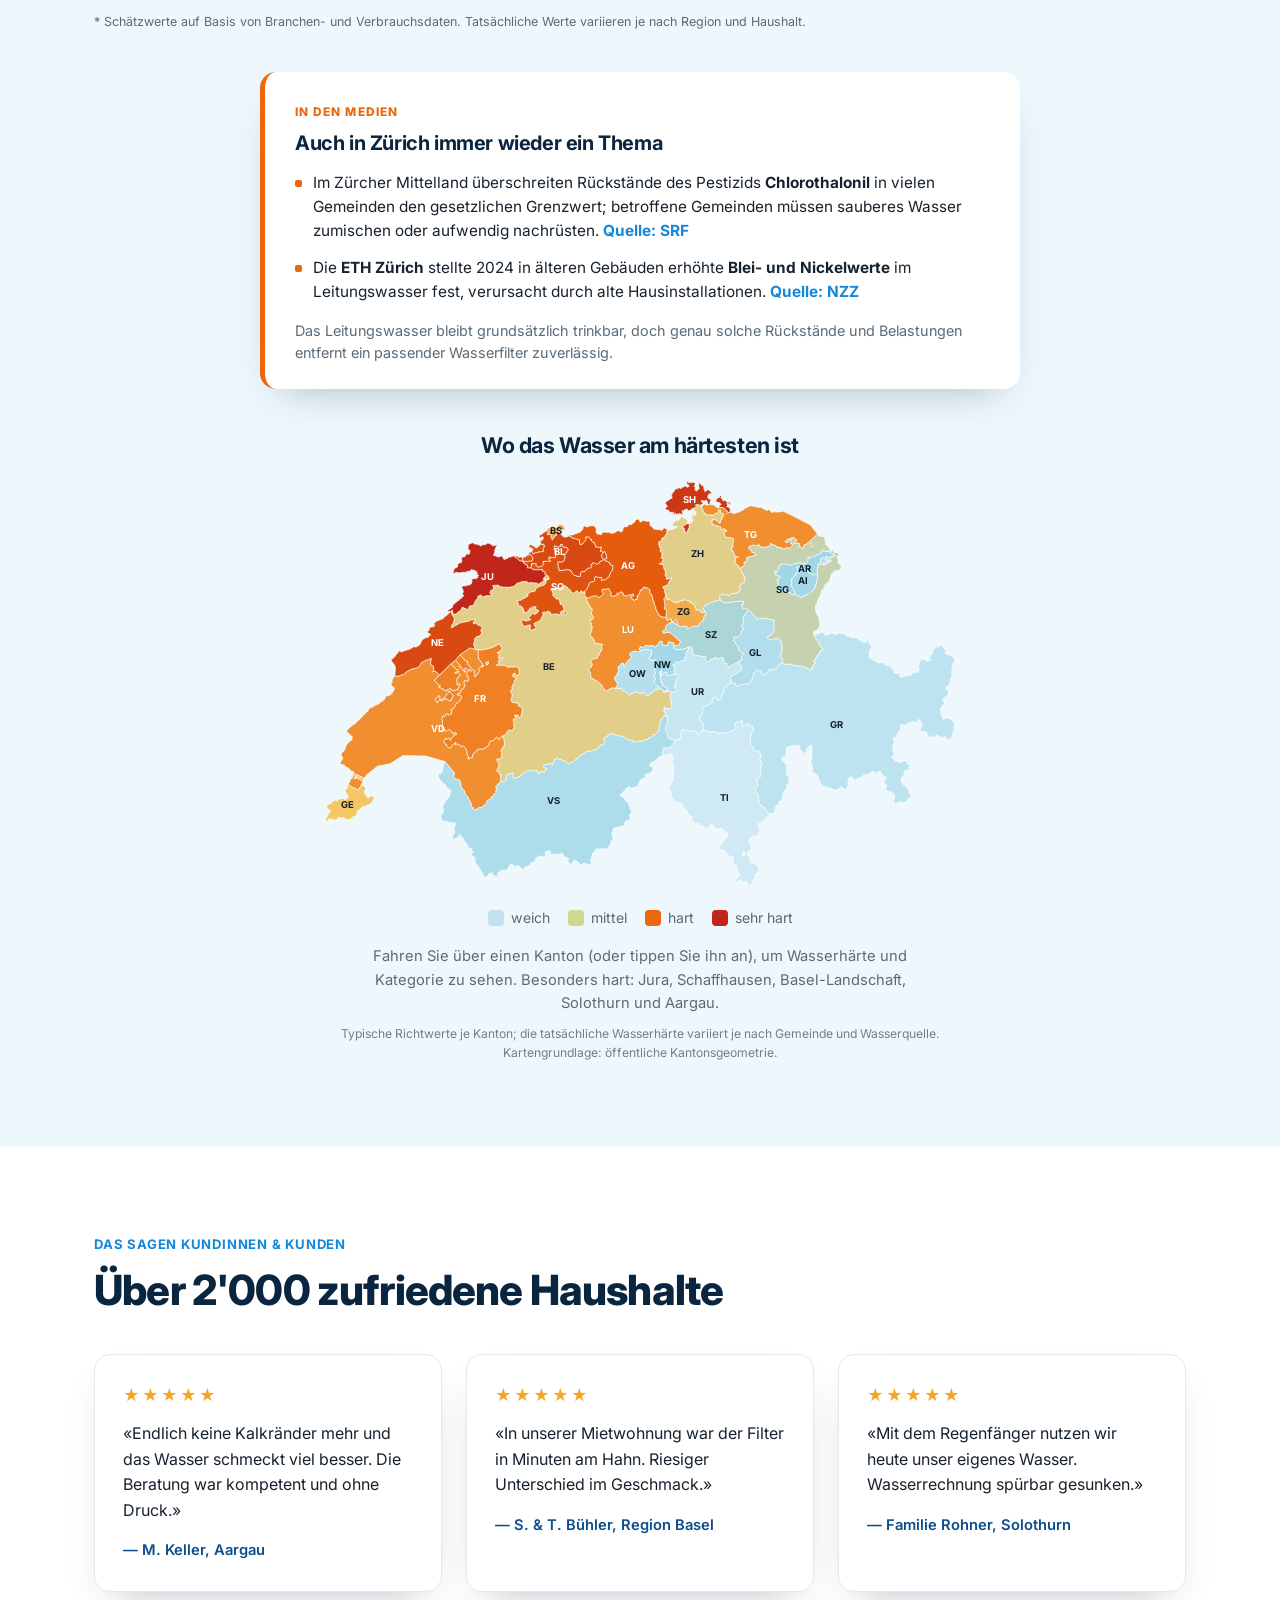
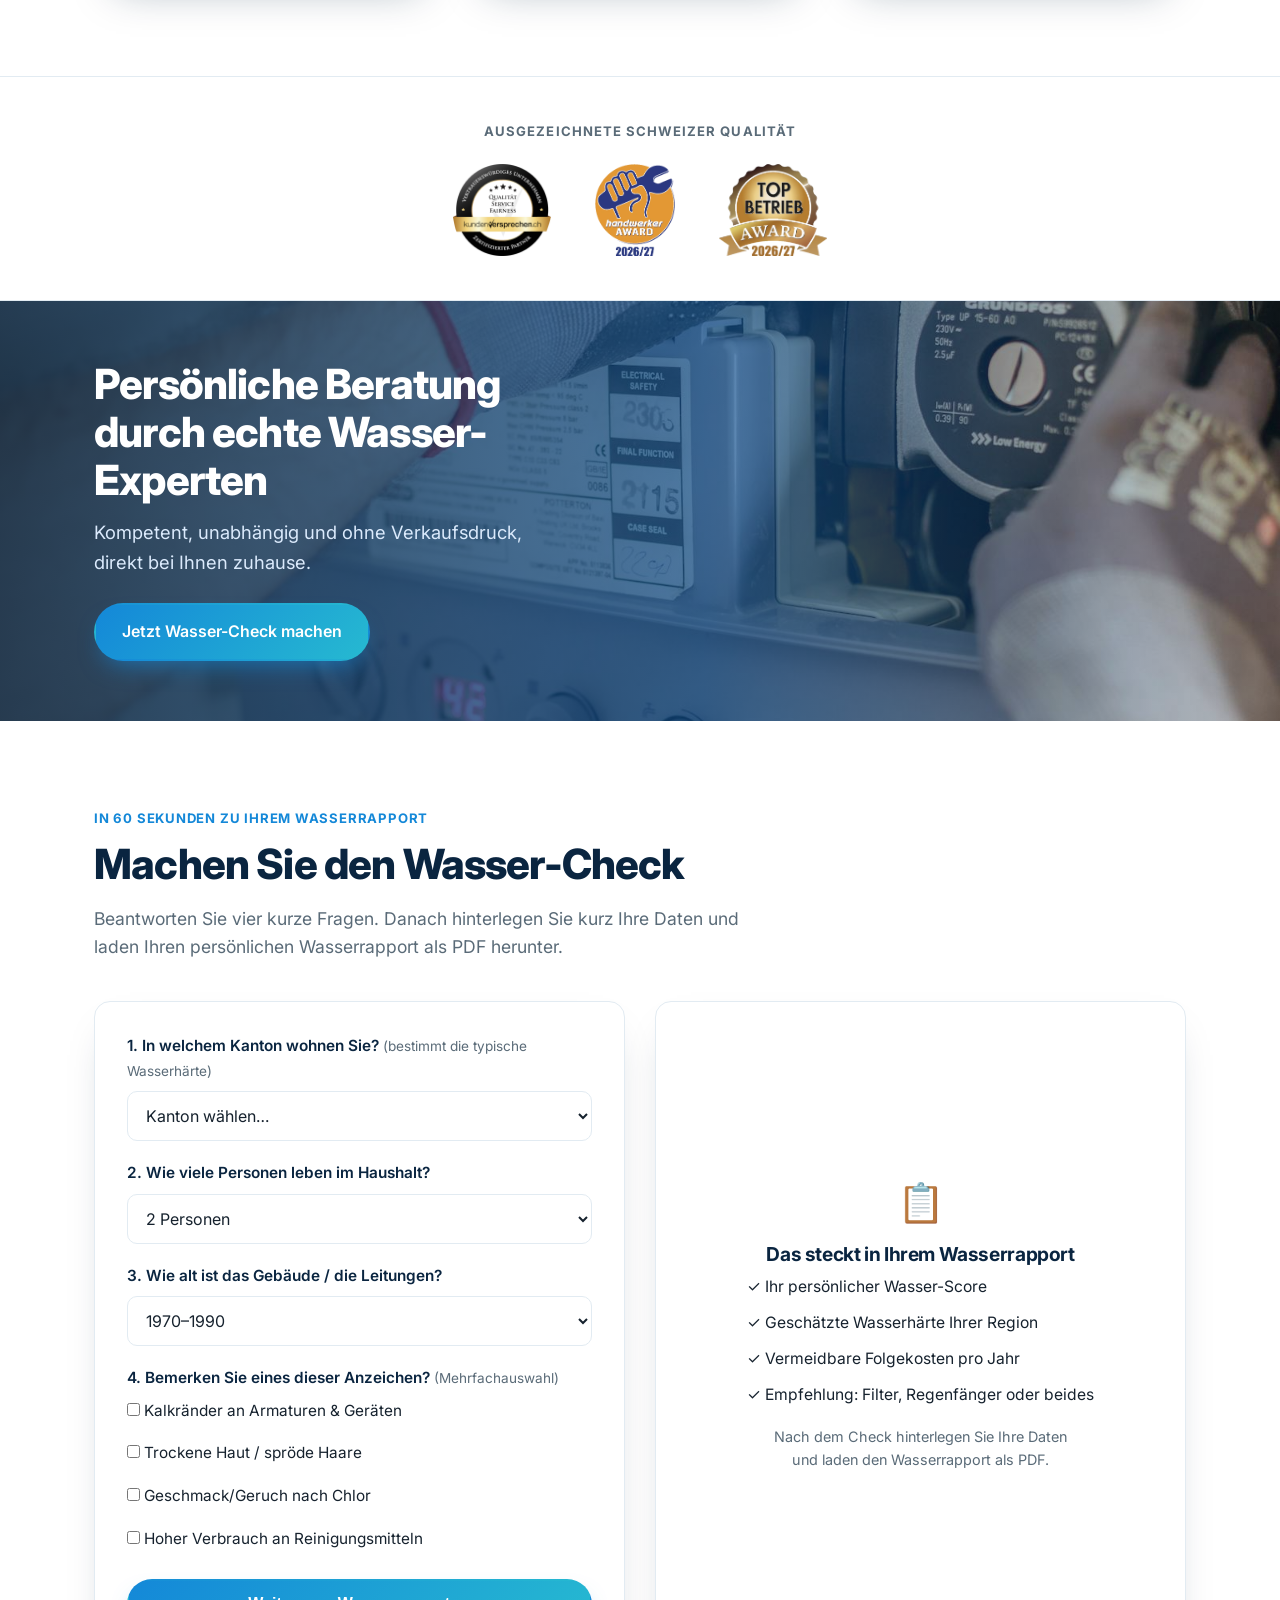
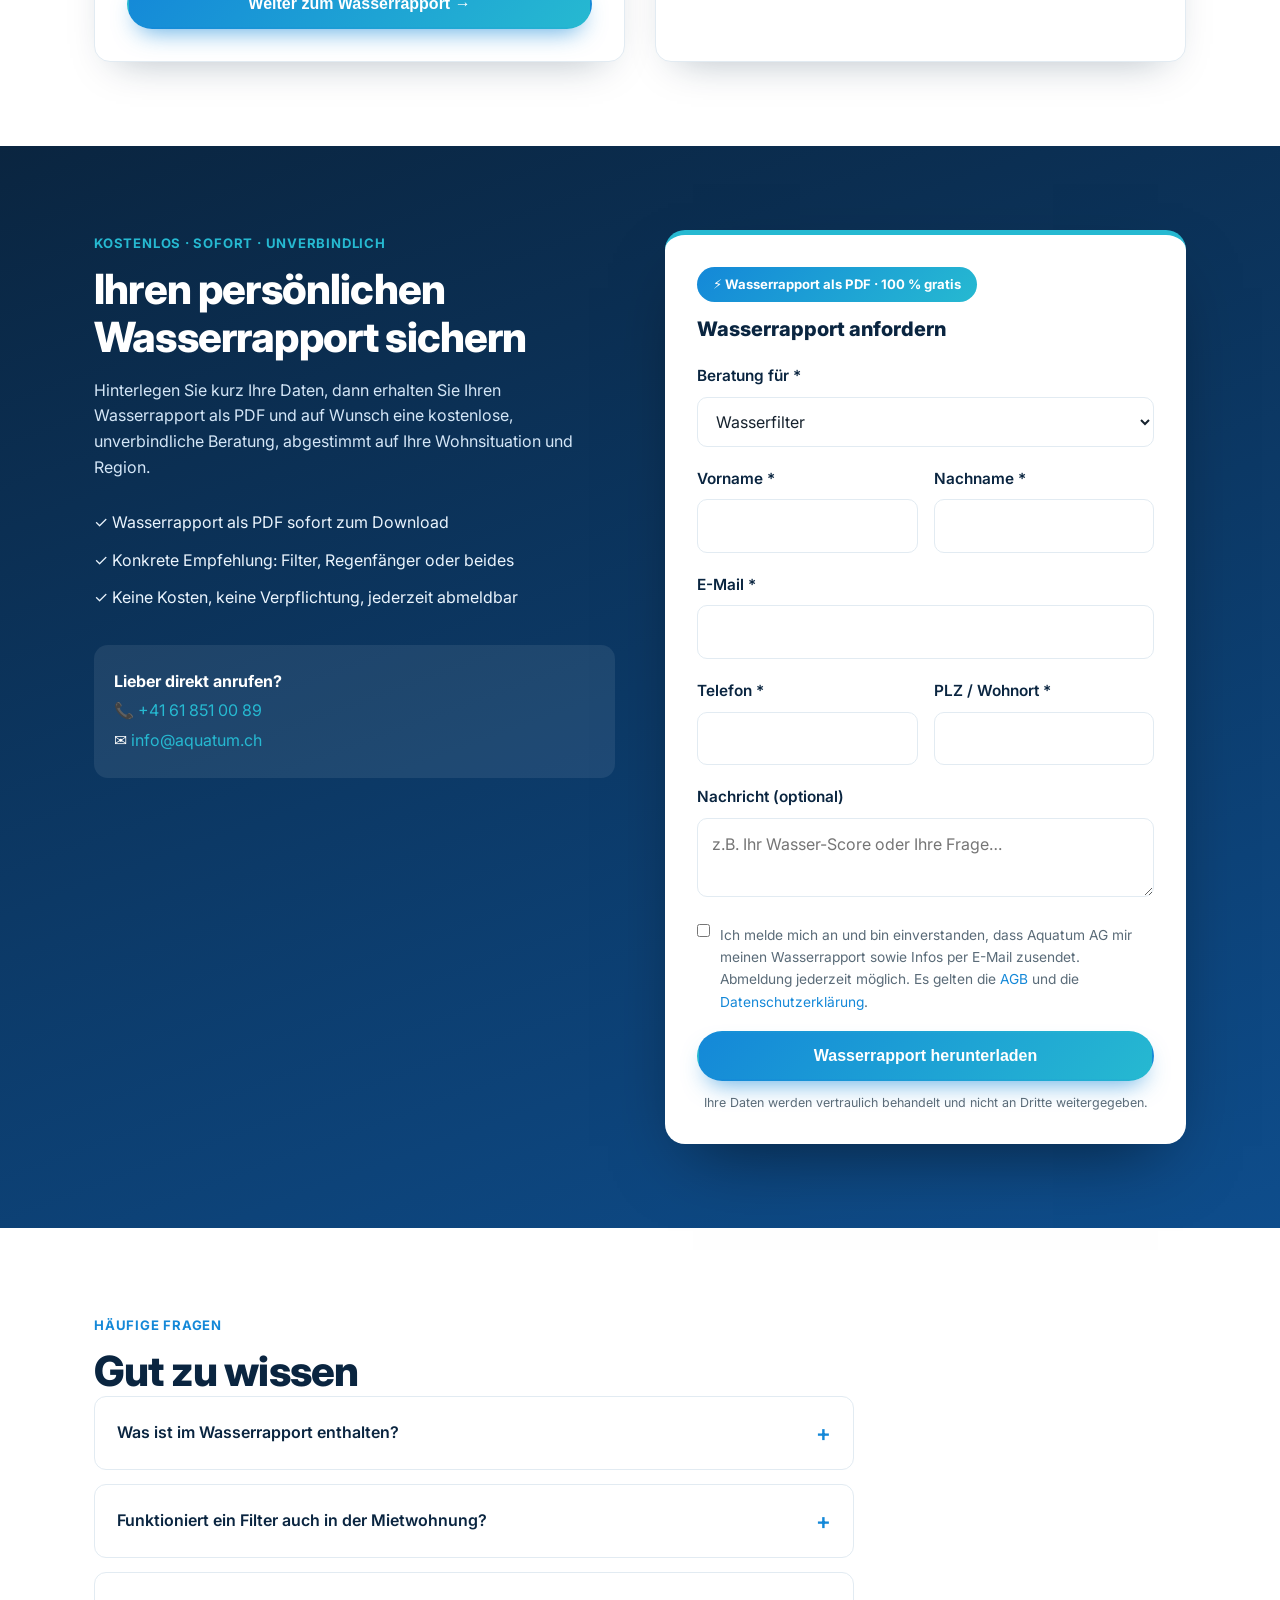
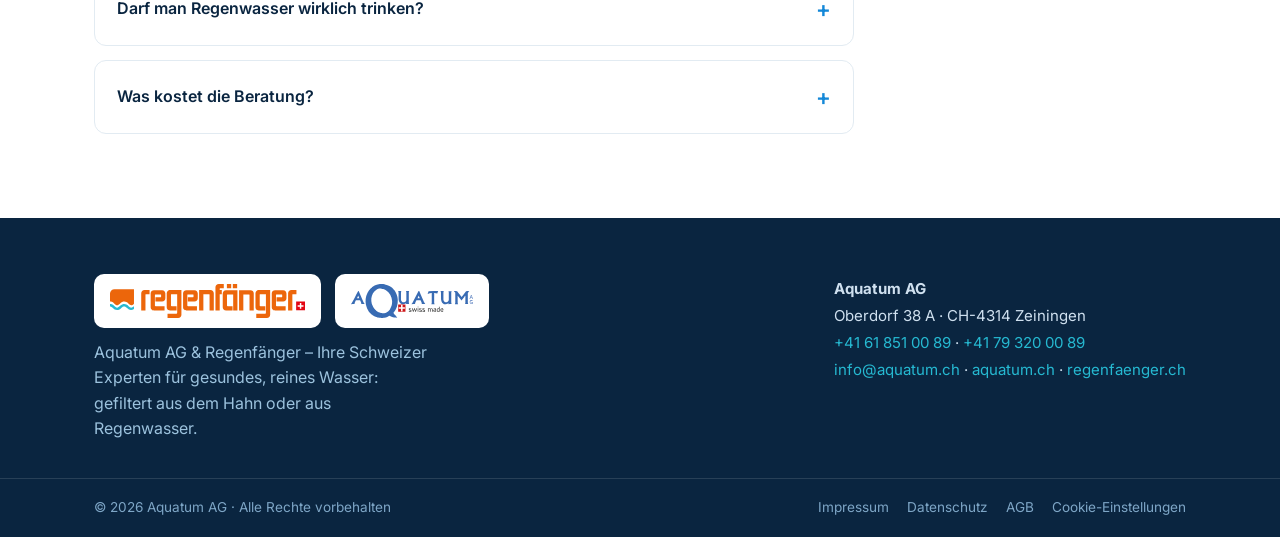
==== commit 74cd0e9b: "'In den Medien'-Block (Zürich) mit Quellen in die Problem-Sektion - Faktischer, quellenbelegter Bloc" ====
--- a/index.html
+++ b/index.html
@@ -186,6 +186,16 @@
         <div class="stat"><strong>~CHF 500</strong><span>vermeidbare Folgekosten pro Haushalt &amp; Jahr*</span></div>
       </div>
       <p class="stats-note">* Schätzwerte auf Basis von Branchen- und Verbrauchsdaten. Tatsächliche Werte variieren je nach Region und Haushalt.</p>
+
+      <aside class="media-note">
+        <span class="media-eyebrow">In den Medien</span>
+        <h3>Auch in Zürich immer wieder ein Thema</h3>
+        <ul class="media-facts">
+          <li>Im Zürcher Mittelland überschreiten Rückstände des Pestizids <strong>Chlorothalonil</strong> in vielen Gemeinden den gesetzlichen Grenzwert; betroffene Gemeinden müssen sauberes Wasser zumischen oder aufwendig nachrüsten. <a href="https://www.srf.ch/news/schweiz/kanton-zuerich-messungen-zu-viel-chlorothalonil-rueckstaende-im-grundwasser" target="_blank" rel="noopener">Quelle: SRF</a></li>
+          <li>Die <strong>ETH Zürich</strong> stellte 2024 in älteren Gebäuden erhöhte <strong>Blei- und Nickelwerte</strong> im Leitungswasser fest, verursacht durch alte Hausinstallationen. <a href="https://www.nzz.ch/zuerich/eth-zuerich-findet-schwermetalle-im-trinkwasser-sofortmassnahmen-eingeleitet-ld.1851475" target="_blank" rel="noopener">Quelle: NZZ</a></li>
+        </ul>
+        <p class="media-foot">Das Leitungswasser bleibt grundsätzlich trinkbar, doch genau solche Rückstände und Belastungen entfernt ein passender Wasserfilter zuverlässig.</p>
+      </aside>
 
       <figure class="hardness-map">
         <h3>Wo das Wasser am härtesten ist</h3>
--- a/styles.css
+++ b/styles.css
@@ -241,6 +241,15 @@
 .stat strong { display: block; font-size: 2.1rem; font-weight: 800; color: var(--teal); }
 .stat span { font-size: .92rem; color: #cfe0ef; }
 .stats-note { font-size: .78rem; color: var(--muted); margin-top: 16px; }
+/* In-den-Medien-Block */
+.media-note { max-width: 760px; margin: 40px auto 0; background: #fff; border-radius: var(--radius); box-shadow: var(--shadow); border-left: 5px solid var(--orange); padding: 26px 30px; text-align: left; }
+.media-eyebrow { display: inline-block; font-size: .74rem; font-weight: 800; letter-spacing: .09em; text-transform: uppercase; color: var(--orange); margin-bottom: 10px; }
+.media-note h3 { color: var(--blue-900); font-size: 1.25rem; margin-bottom: 16px; }
+.media-facts { list-style: none; display: grid; gap: 14px; margin-bottom: 16px; }
+.media-facts li { color: var(--ink); font-size: .96rem; line-height: 1.55; padding-left: 18px; position: relative; }
+.media-facts li::before { content: ""; position: absolute; left: 0; top: 9px; width: 7px; height: 7px; border-radius: 2px; background: var(--orange); }
+.media-facts a { font-weight: 700; white-space: nowrap; }
+.media-foot { color: var(--muted); font-size: .9rem; line-height: 1.5; }
 .hardness-map { margin: 44px auto 0; max-width: 680px; text-align: center; }
 .hardness-map h3 { color: var(--blue-900); font-size: 1.35rem; margin-bottom: 18px; }
 .hardness-map figcaption { color: var(--muted); font-size: .92rem; margin: 16px auto 0; max-width: 600px; }
@@ -457,9 +466,8 @@
 .sticky-cta .btn { flex: 1; padding: 12px; font-size: .95rem; }
 
 .form-success {
-  position: absolute; inset: 0; background: #fff; border-radius: 20px;
   display: flex; flex-direction: column; align-items: center; justify-content: center;
-  text-align: center; padding: 40px; gap: 8px;
+  text-align: center; padding: 12px 4px; gap: 10px;
 }
 .form-success[hidden] { display: none; }
 .form-success h3 { color: var(--blue-900); }
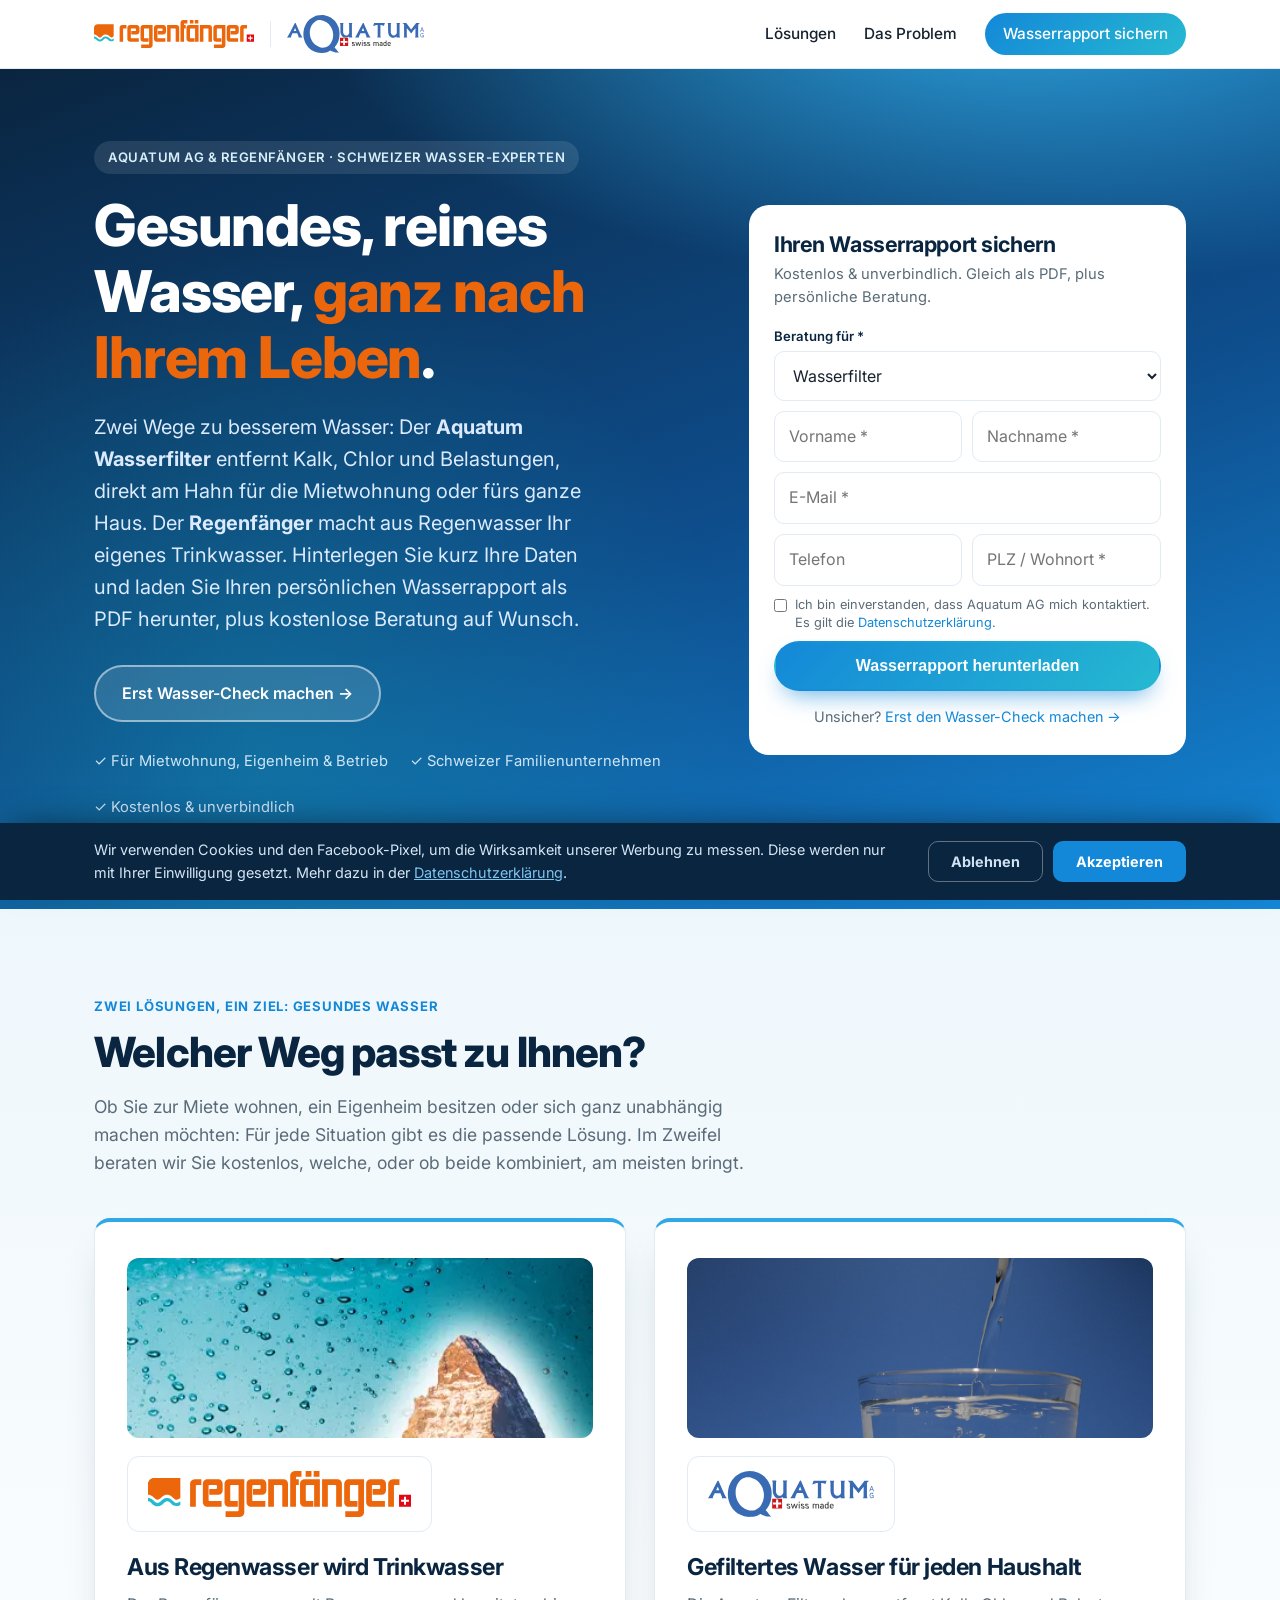
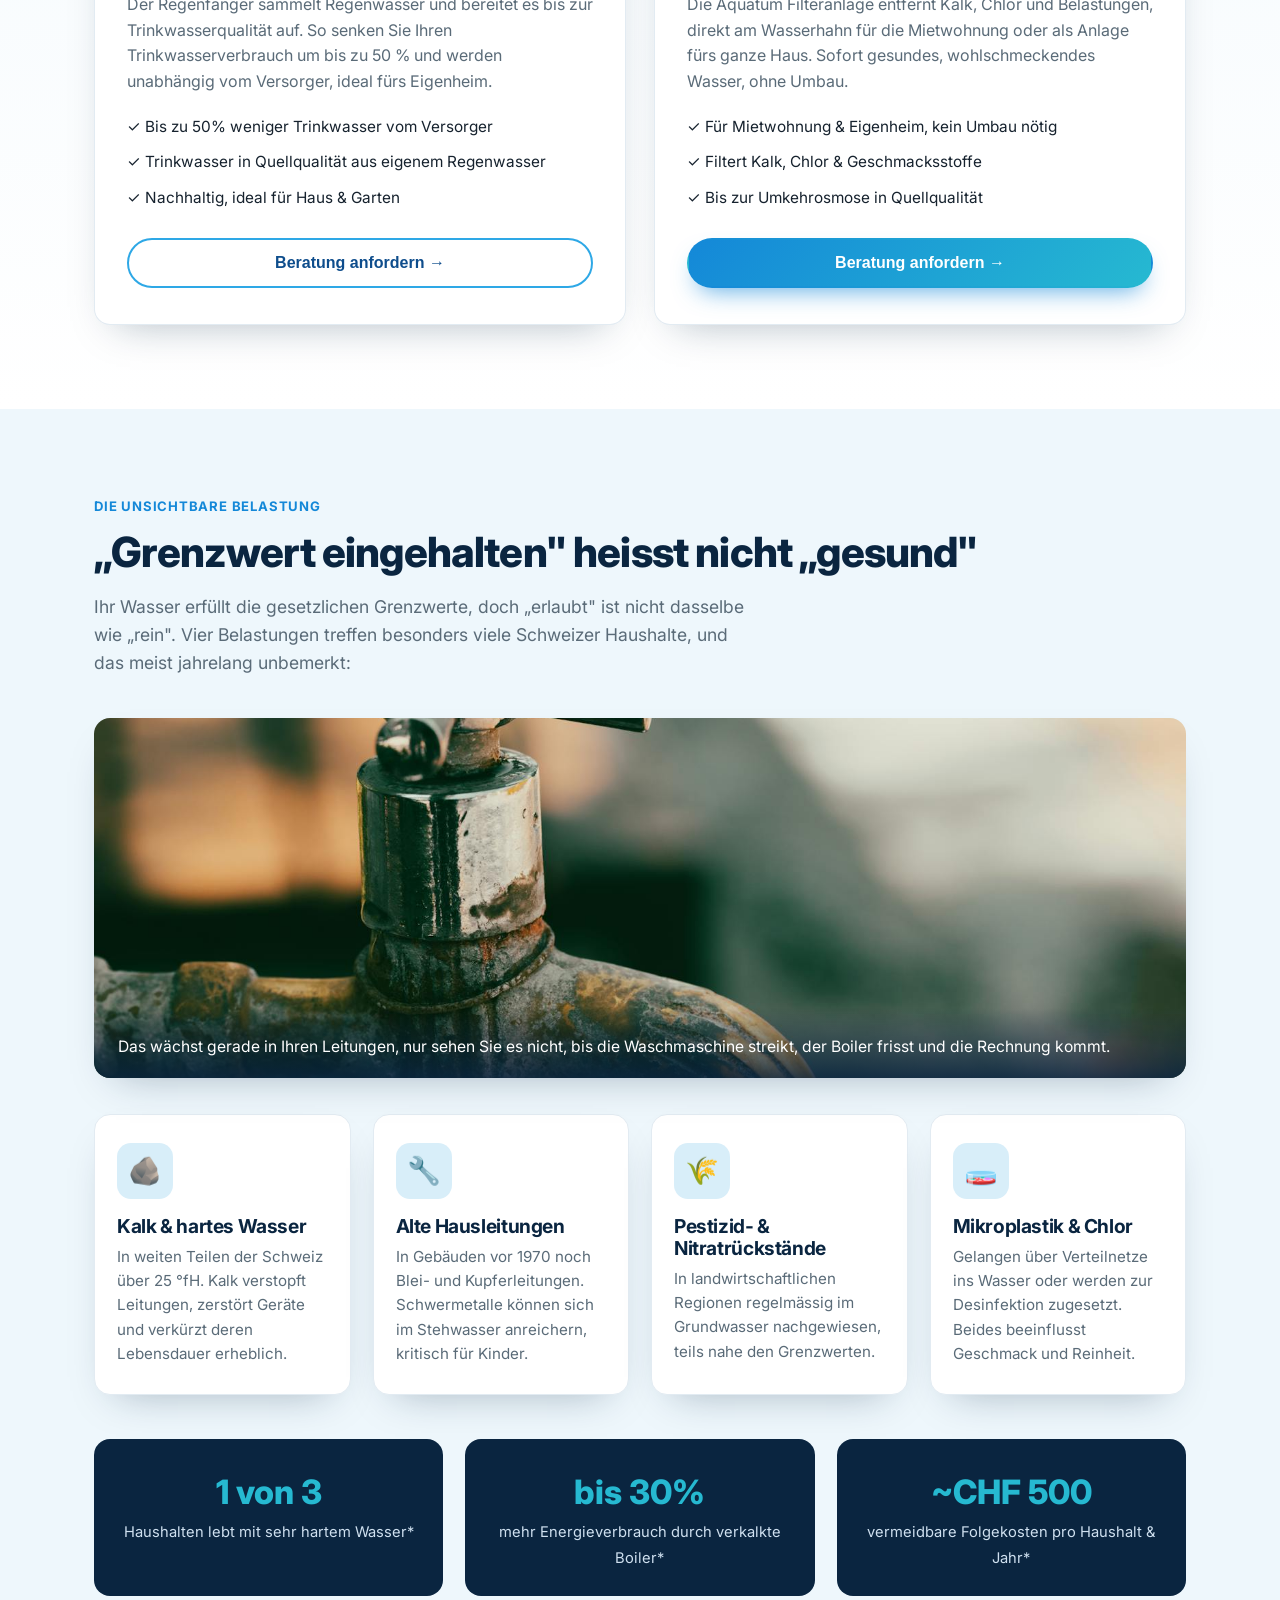
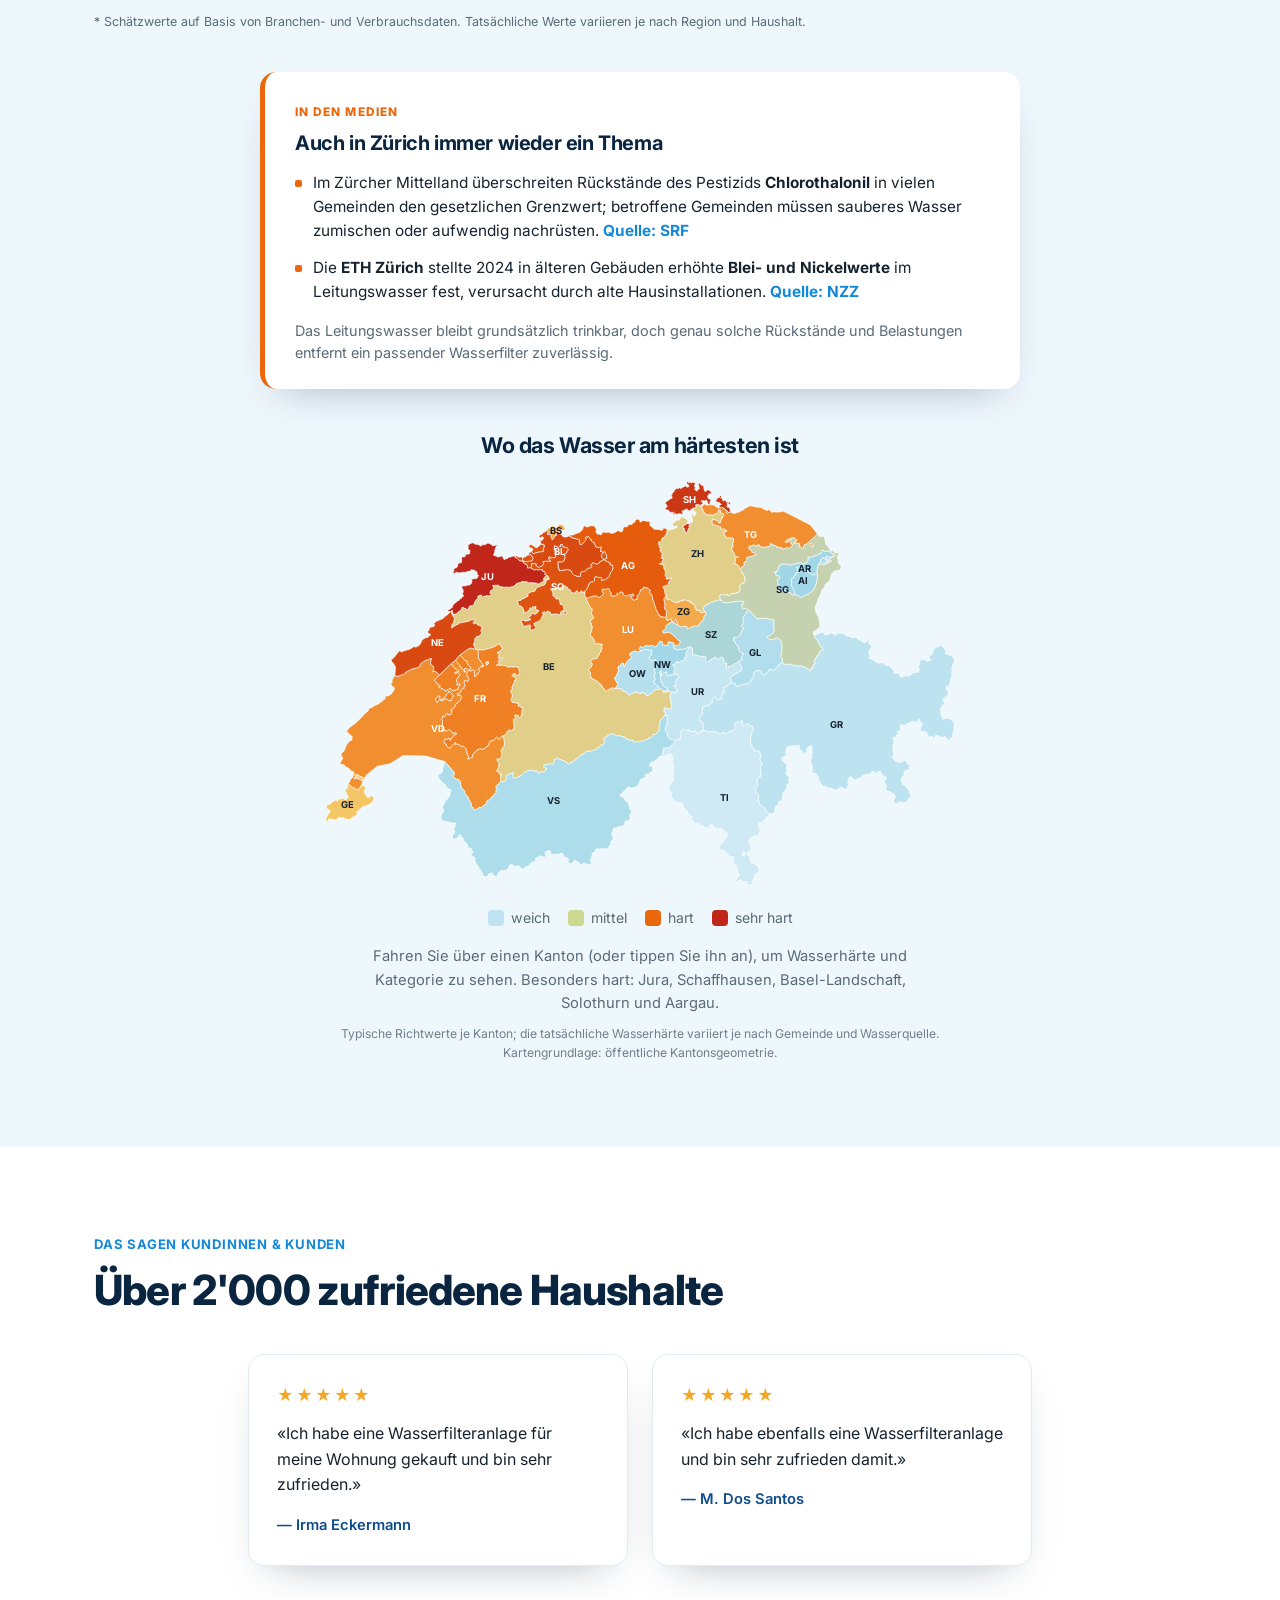
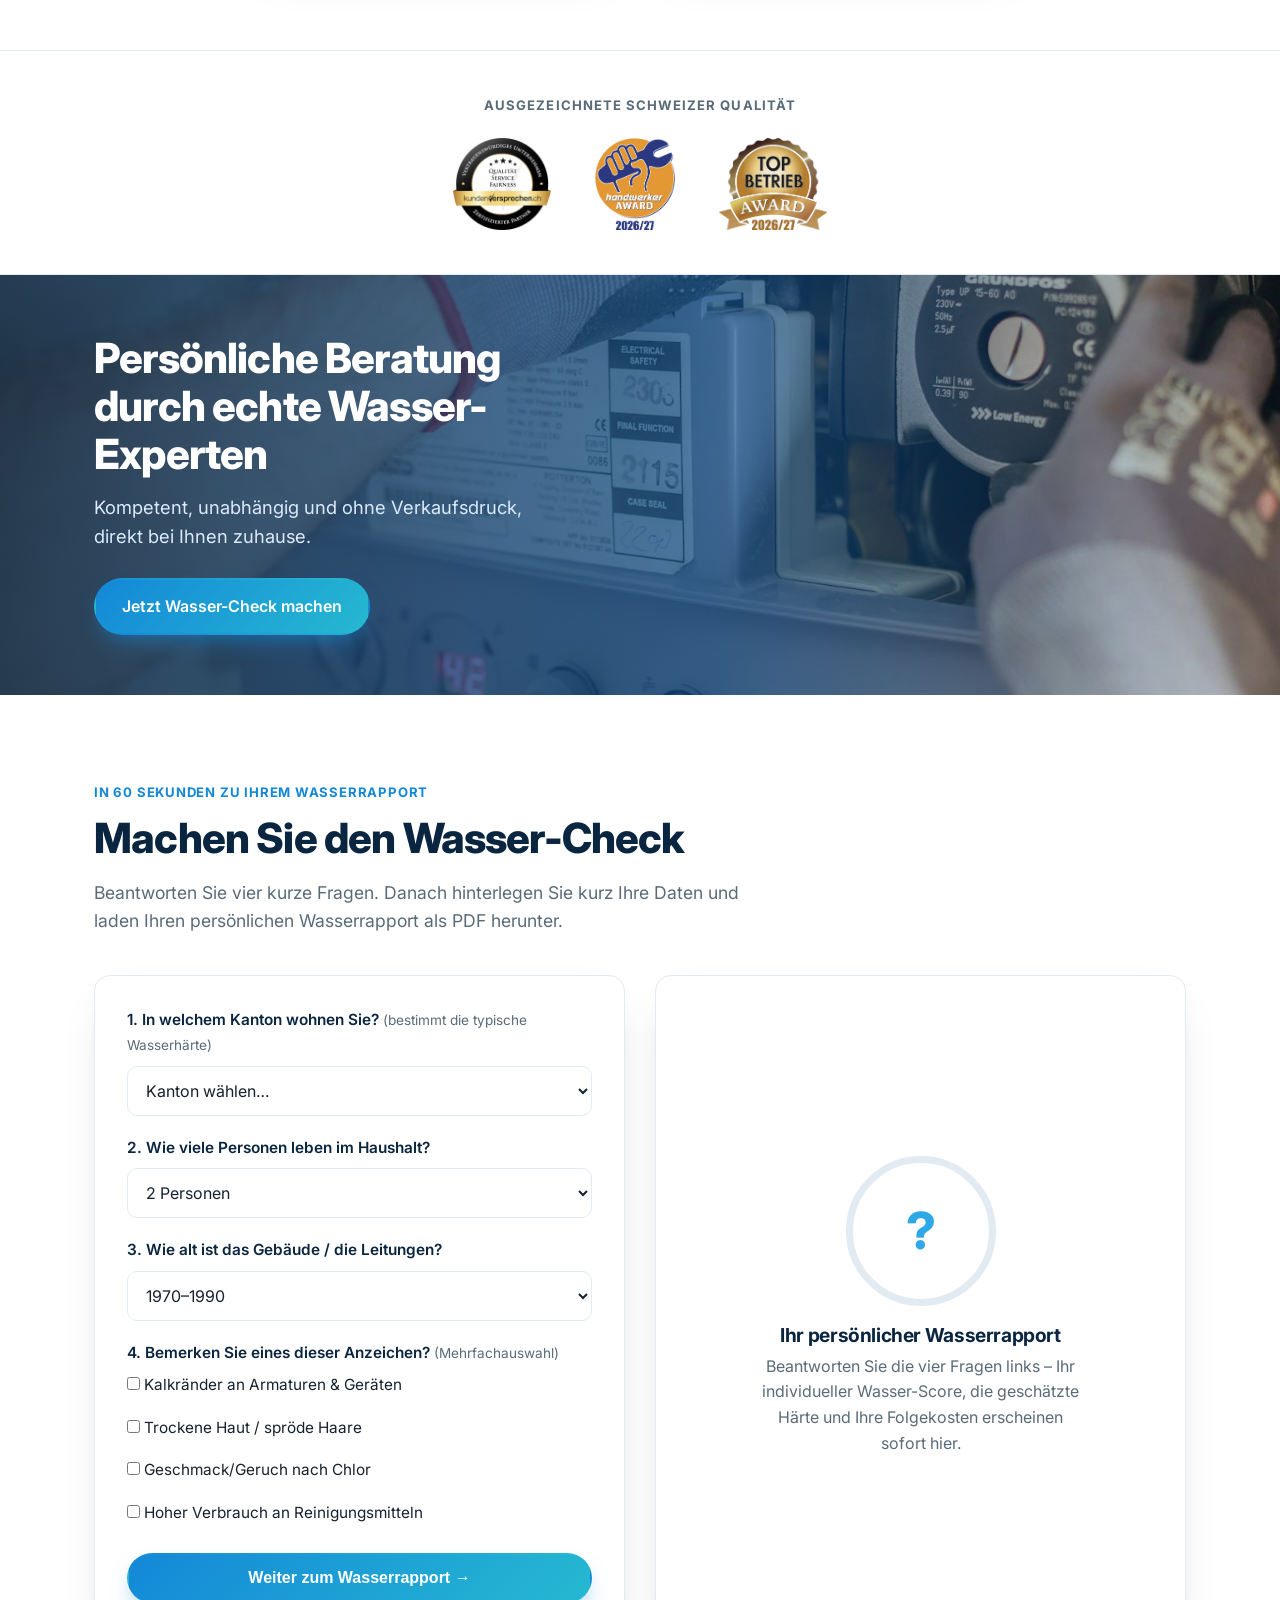
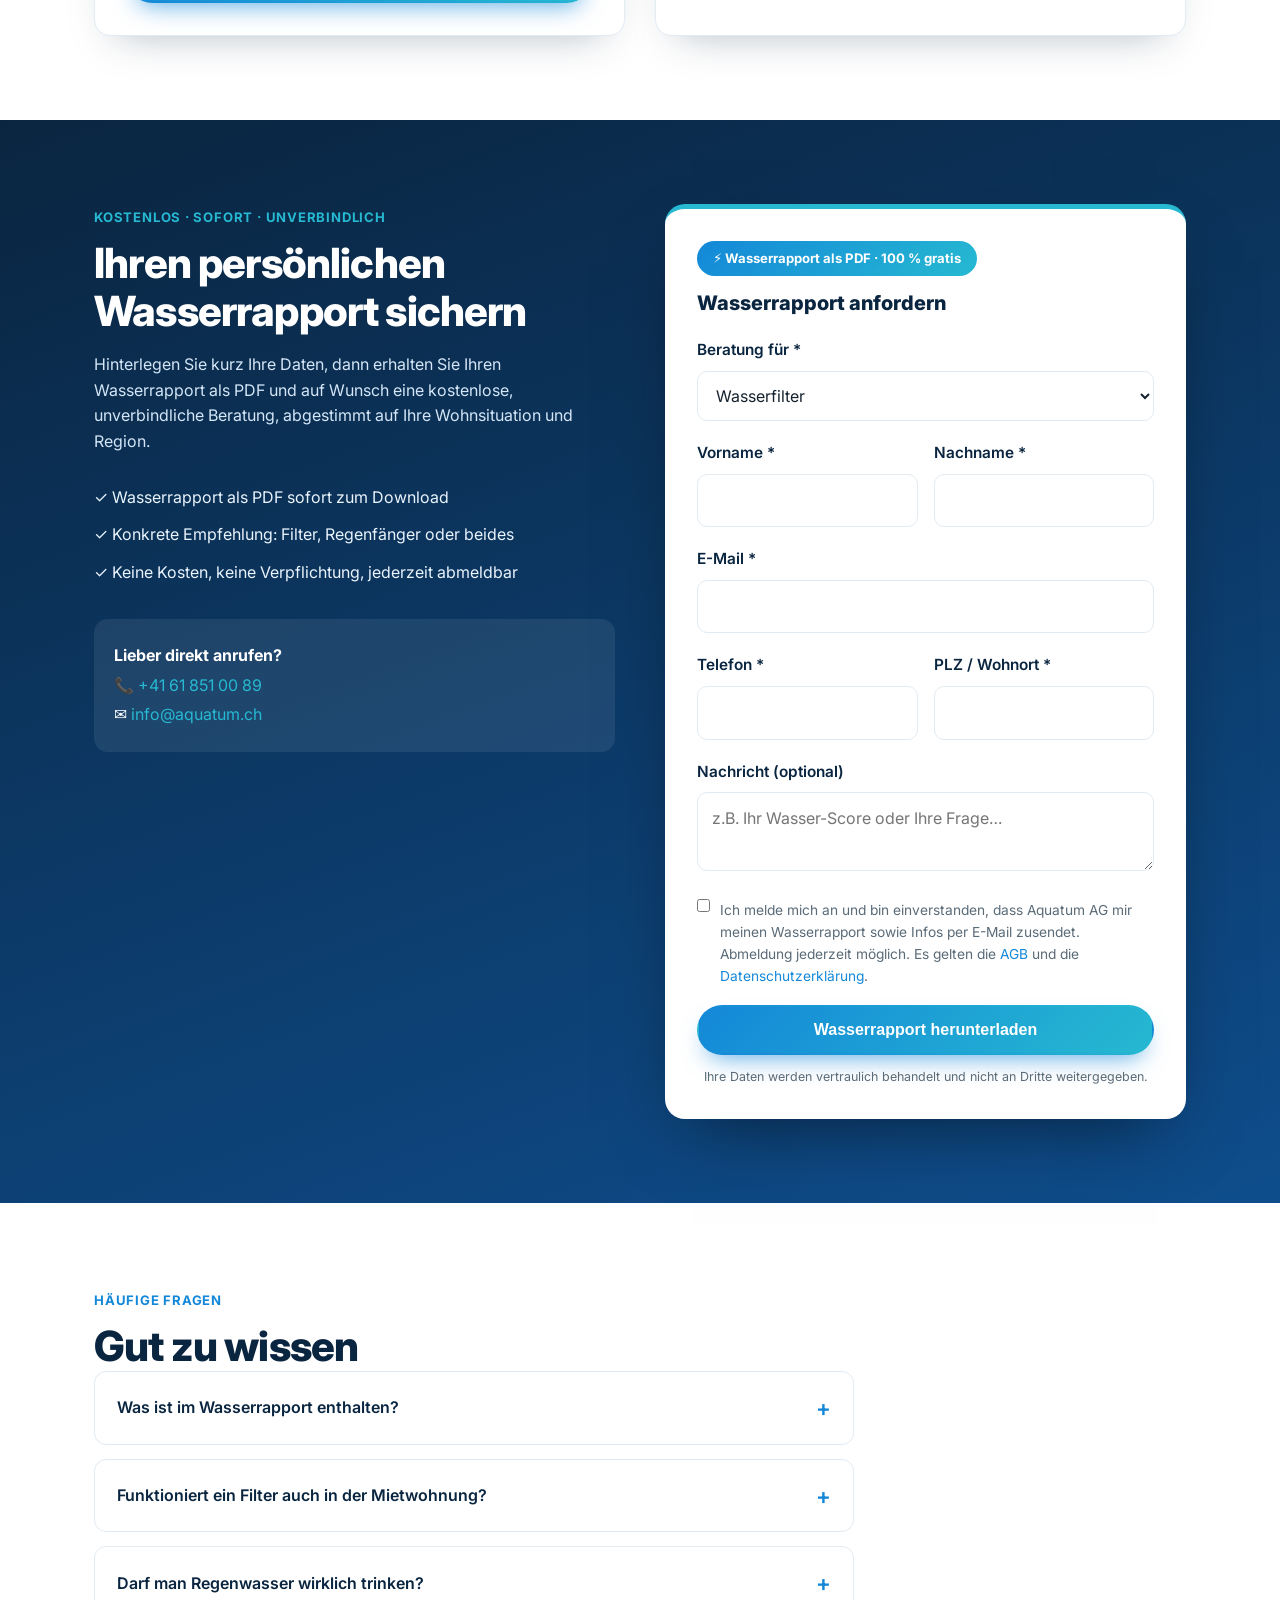
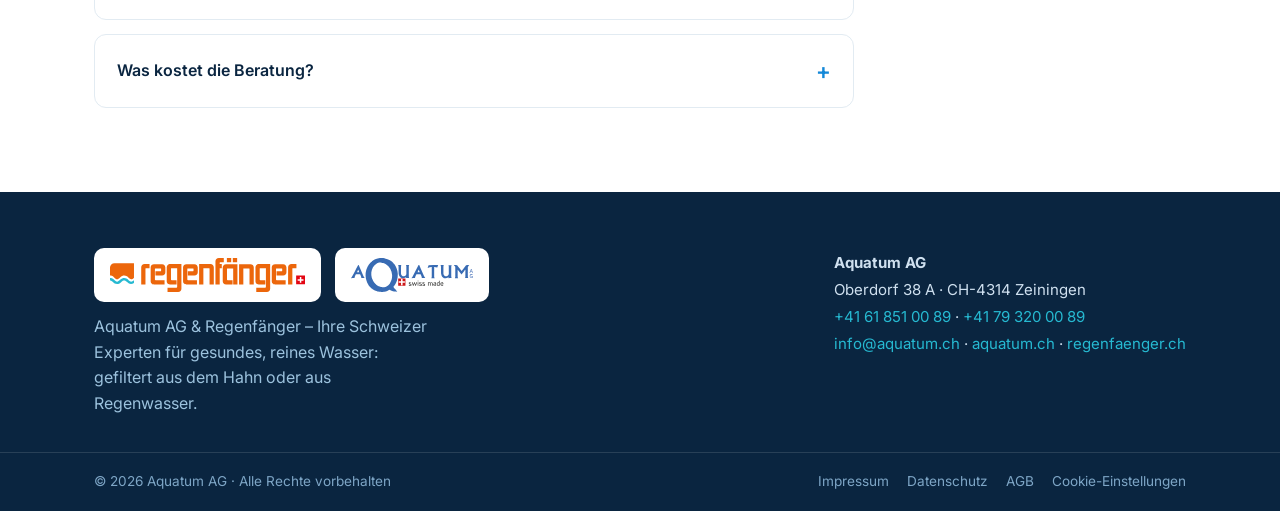
==== commit 97a88f22: "Wasser-Check & Wasserrapport verschmolzen: individuelles Ergebnis inline Statt des statischen Teaser" ====
--- a/index.html
+++ b/index.html
@@ -220,18 +220,13 @@
       <div class="testi-grid">
         <figure class="testi-card">
           <div class="stars">★★★★★</div>
-          <blockquote>«Endlich keine Kalkränder mehr und das Wasser schmeckt viel besser. Die Beratung war kompetent und ohne Druck.»</blockquote>
-          <figcaption>— M. Keller, Aargau</figcaption>
+          <blockquote>«Ich habe eine Wasserfilteranlage für meine Wohnung gekauft und bin sehr zufrieden.»</blockquote>
+          <figcaption>— Irma Eckermann</figcaption>
         </figure>
         <figure class="testi-card">
           <div class="stars">★★★★★</div>
-          <blockquote>«In unserer Mietwohnung war der Filter in Minuten am Hahn. Riesiger Unterschied im Geschmack.»</blockquote>
-          <figcaption>— S. &amp; T. Bühler, Region Basel</figcaption>
-        </figure>
-        <figure class="testi-card">
-          <div class="stars">★★★★★</div>
-          <blockquote>«Mit dem Regenfänger nutzen wir heute unser eigenes Wasser. Wasserrechnung spürbar gesunken.»</blockquote>
-          <figcaption>— Familie Rohner, Solothurn</figcaption>
+          <blockquote>«Ich habe ebenfalls eine Wasserfilteranlage und bin sehr zufrieden damit.»</blockquote>
+          <figcaption>— M. Dos Santos</figcaption>
         </figure>
       </div>
     </div>
@@ -350,16 +345,34 @@
           <button type="submit" class="btn btn-primary btn-full">Weiter zum Wasserrapport →</button>
         </form>
 
-        <div class="calc-result calc-info">
-          <div class="calc-info-icon">📋</div>
-          <h3>Das steckt in Ihrem Wasserrapport</h3>
-          <ul class="calc-info-list">
-            <li>✓ Ihr persönlicher Wasser-Score</li>
-            <li>✓ Geschätzte Wasserhärte Ihrer Region</li>
-            <li>✓ Vermeidbare Folgekosten pro Jahr</li>
-            <li>✓ Empfehlung: Filter, Regenfänger oder beides</li>
-          </ul>
-          <p class="calc-info-foot">Nach dem Check hinterlegen Sie Ihre Daten und laden den Wasserrapport als PDF.</p>
+        <!-- Platzhalter, bevor der Check ausgefüllt ist -->
+        <div class="calc-placeholder" id="calcPlaceholder">
+          <div class="placeholder-ring">?</div>
+          <h3>Ihr persönlicher Wasserrapport</h3>
+          <p>Beantworten Sie die vier Fragen links – Ihr individueller Wasser-Score,
+            die geschätzte Härte und Ihre Folgekosten erscheinen sofort hier.</p>
+        </div>
+
+        <!-- Individueller Wasserrapport (erscheint nach dem Check) -->
+        <div class="calc-result" id="calcResult" hidden aria-live="polite">
+          <div class="score-ring" id="scoreRing">
+            <span class="score-number" id="scoreNumber">–</span>
+            <span class="score-label">Wasser-Score</span>
+          </div>
+          <h3 id="resultTitle">–</h3>
+          <p id="resultText">–</p>
+          <div class="result-metrics">
+            <div class="metric">
+              <span class="metric-value"><span id="hardnessVal">–</span> °fH</span>
+              <span class="metric-label">geschätzte Wasserhärte</span>
+            </div>
+            <div class="metric">
+              <span class="metric-value" id="costVal">–</span>
+              <span class="metric-label">vermeidbare Folgekosten / Jahr</span>
+            </div>
+          </div>
+          <a href="#anmeldung" class="btn btn-primary btn-full" id="resultCta">Wasserrapport sichern →</a>
+          <button type="button" class="calc-reset" id="calcReset">Neue Berechnung</button>
         </div>
       </div>
     </div>
--- a/styles.css
+++ b/styles.css
@@ -273,7 +273,7 @@
   display: grid; grid-template-columns: 1fr 1fr; gap: 30px; align-items: stretch;
   margin-top: 12px;
 }
-.calc-form, .calc-result {
+.calc-form, .calc-result, .calc-placeholder {
   background: #fff; border: 1px solid var(--line); border-radius: var(--radius);
   padding: 32px; box-shadow: var(--shadow);
 }
@@ -323,6 +323,12 @@
 .metric { background: var(--cyan-50); border-radius: 12px; padding: 16px; }
 .metric-value { display: block; font-size: 1.5rem; font-weight: 800; color: var(--blue-700); }
 .metric-label { font-size: .78rem; color: var(--muted); }
+.calc-result .btn { width: 100%; }
+.calc-reset {
+  background: none; border: 0; color: var(--blue-700); cursor: pointer;
+  font: inherit; text-decoration: underline; margin-top: 12px; padding: 4px;
+}
+.calc-reset:hover { color: var(--blue-900); }
 
 /* ---------- Solution ---------- */
 .solution-split { display: grid; grid-template-columns: 0.85fr 1.15fr; gap: 30px; align-items: stretch; }
@@ -398,7 +404,7 @@
 .duo-card .btn { margin-top: auto; }
 
 /* ---------- Testimonials ---------- */
-.testi-grid { display: grid; grid-template-columns: repeat(3, 1fr); gap: 24px; margin-top: 40px; }
+.testi-grid { display: grid; grid-template-columns: repeat(2, minmax(0, 380px)); justify-content: center; gap: 24px; margin-top: 40px; }
 .testi-card {
   background: #fff; border: 1px solid var(--line); border-radius: var(--radius);
   padding: 28px; margin: 0; box-shadow: var(--shadow);
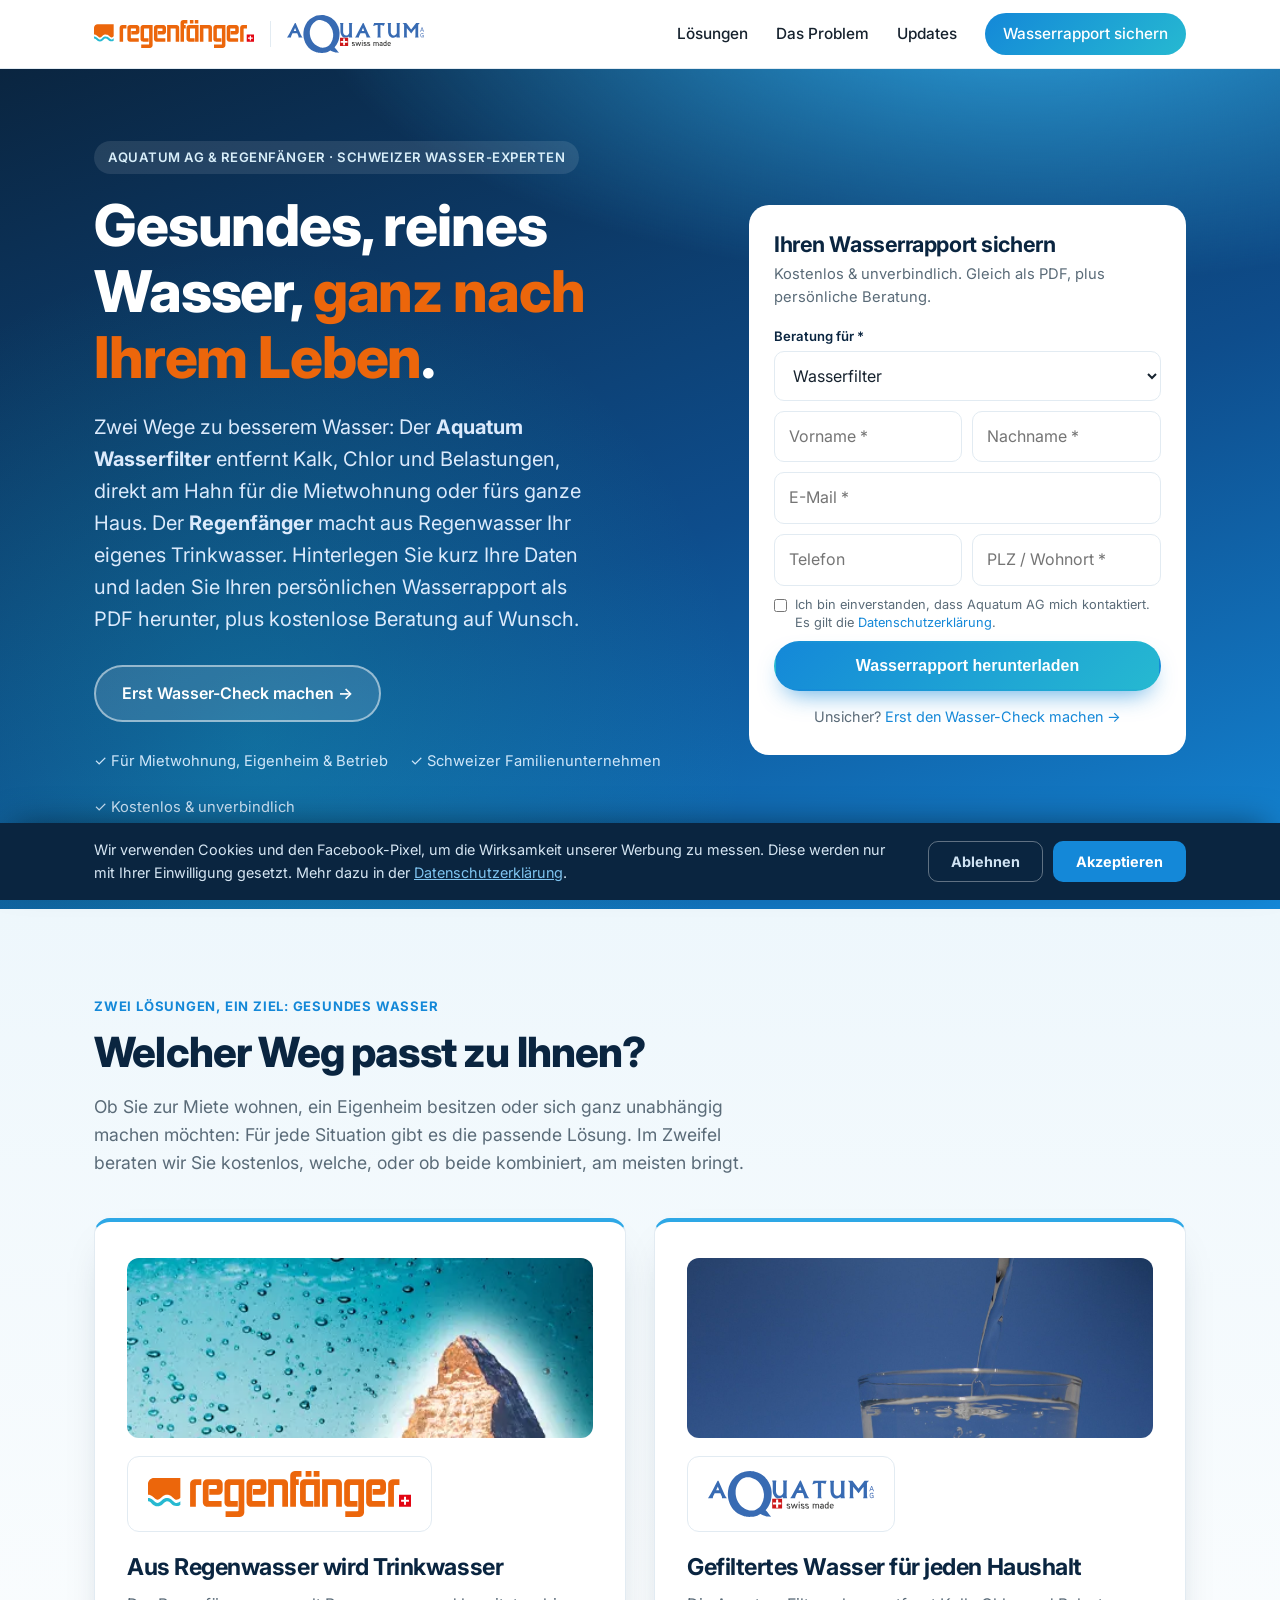
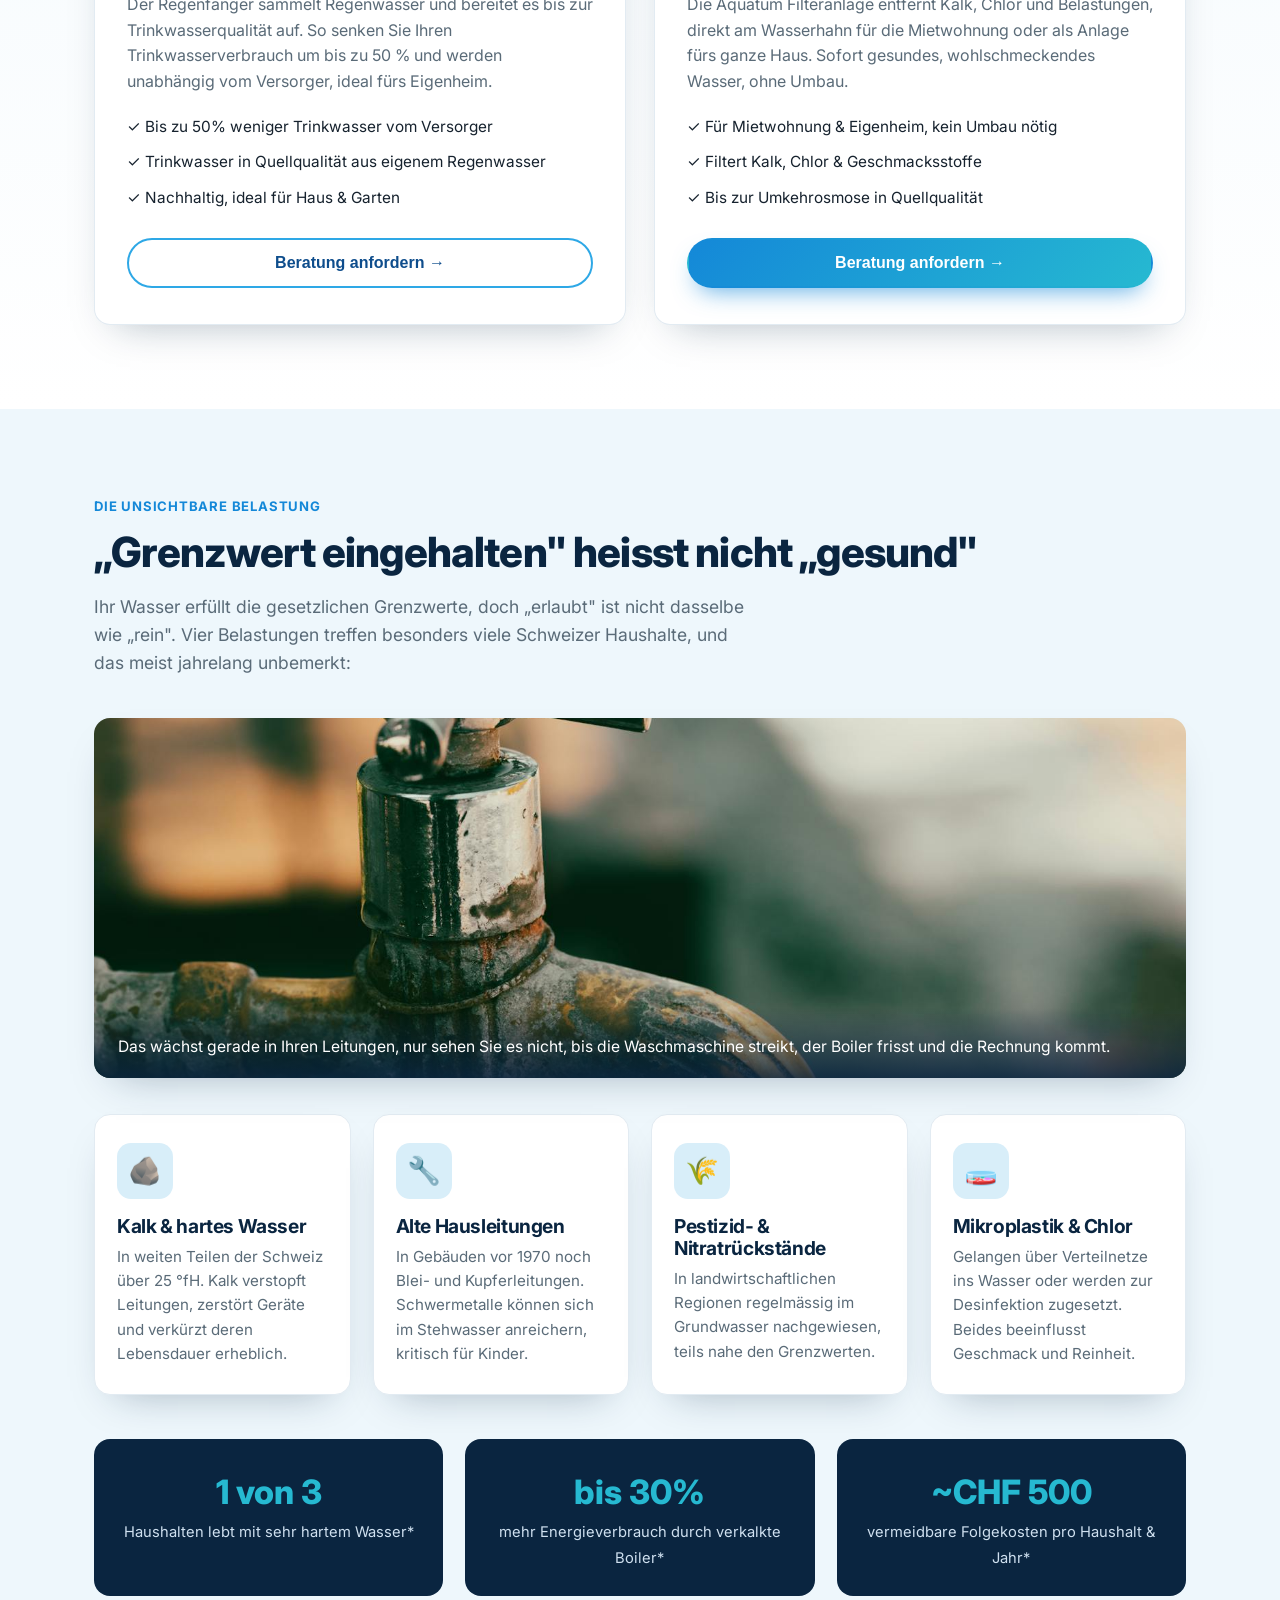
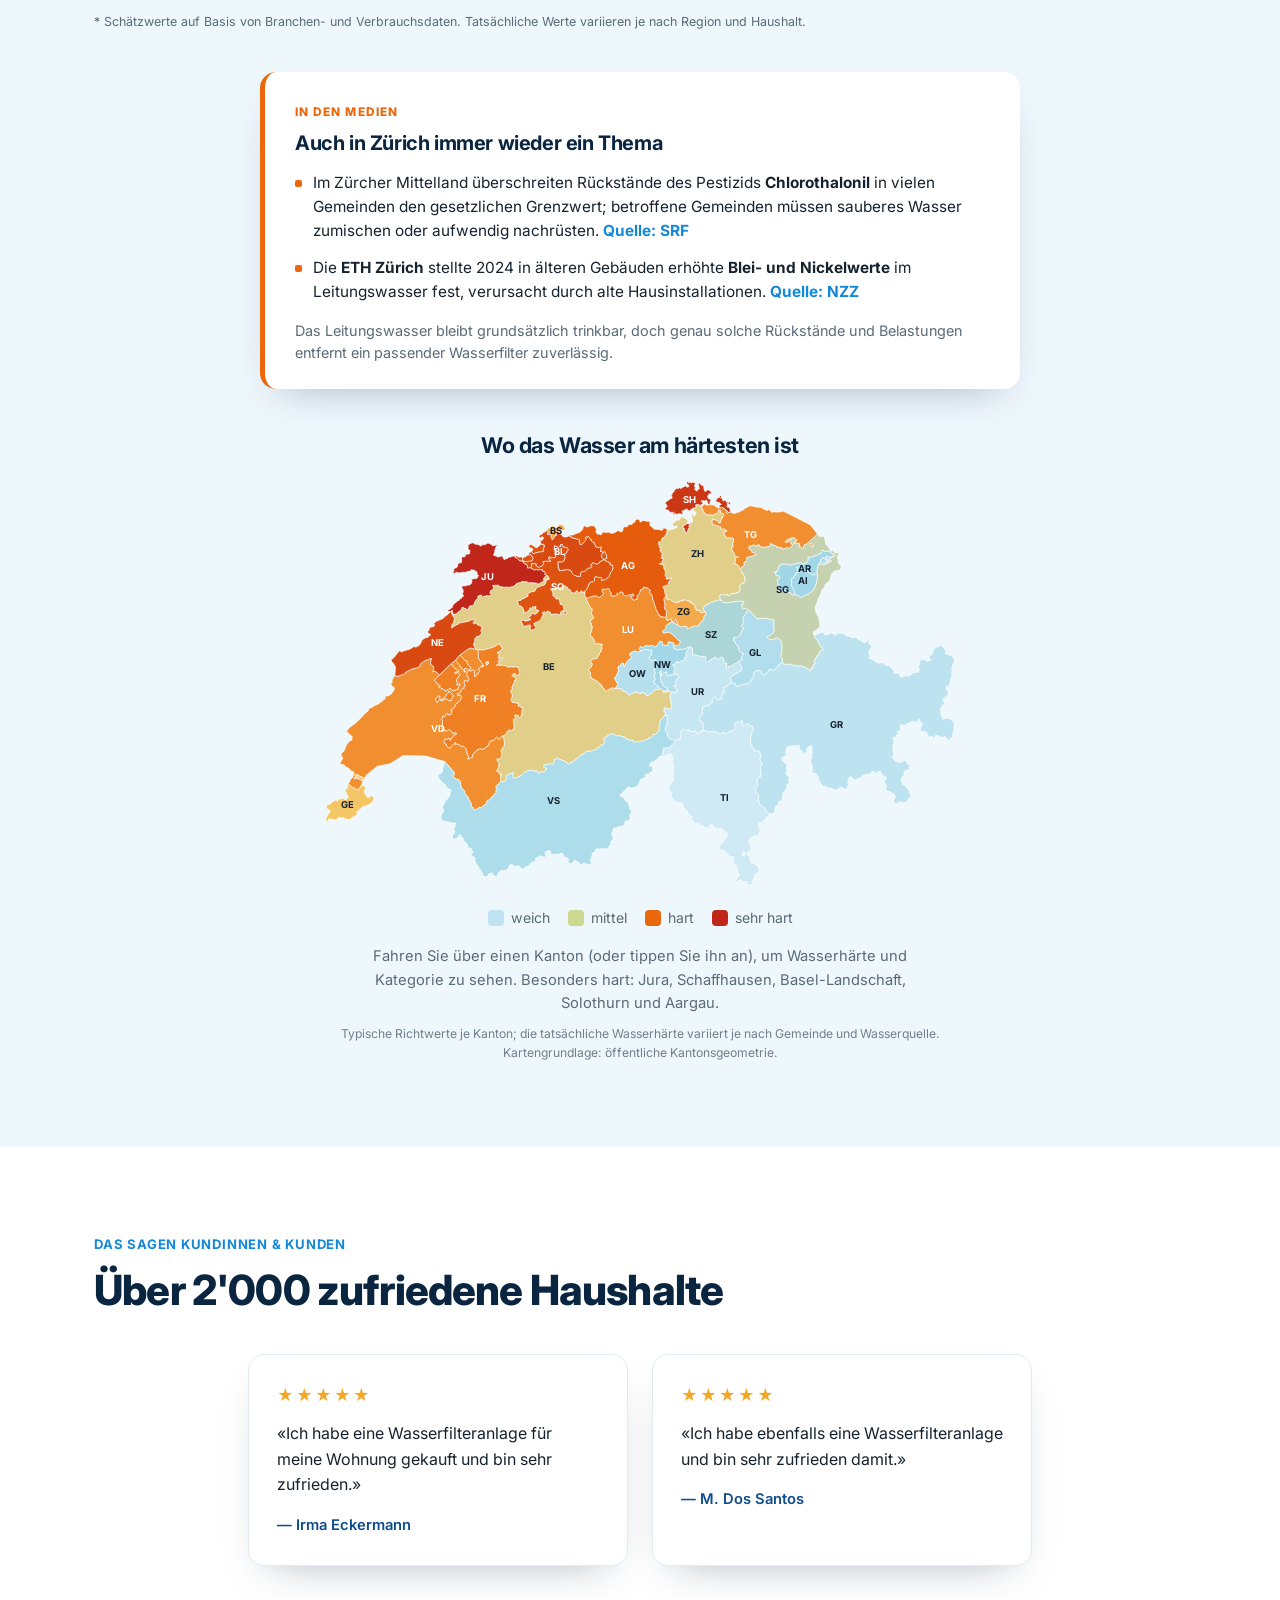
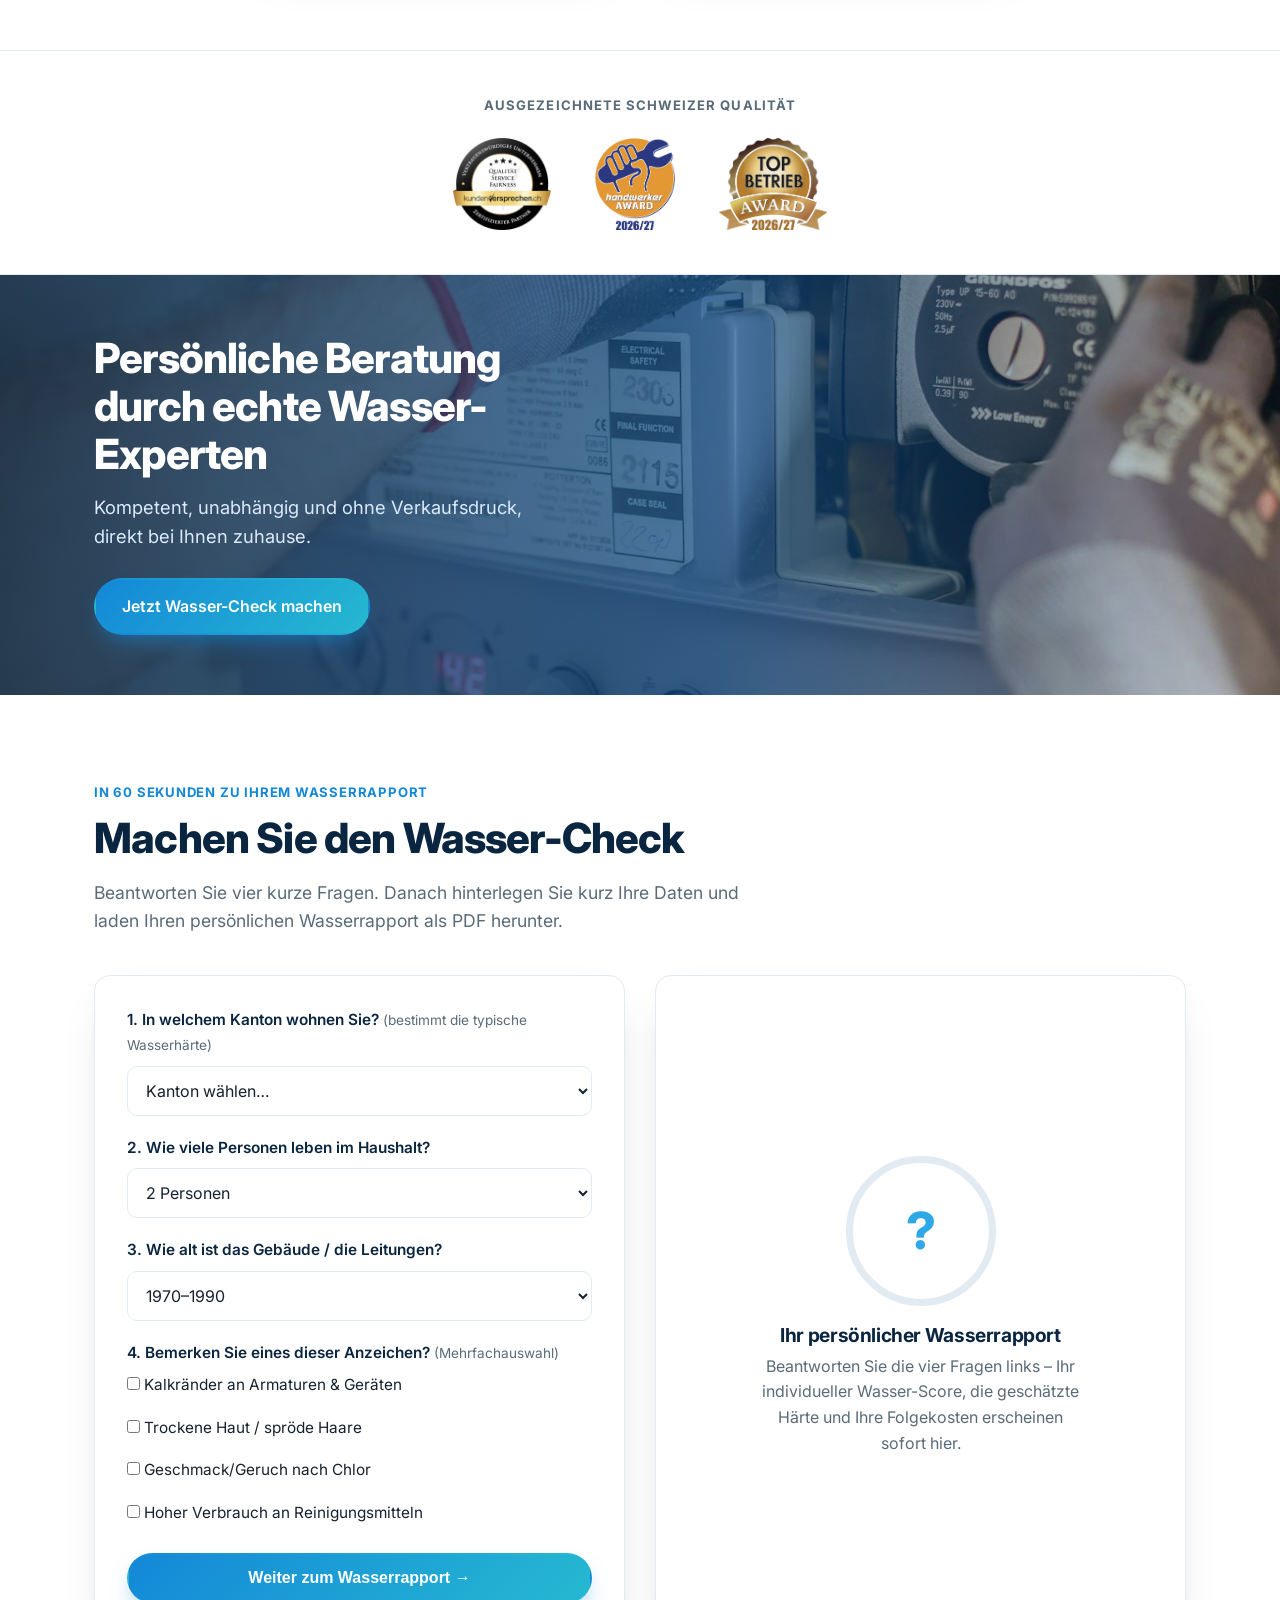
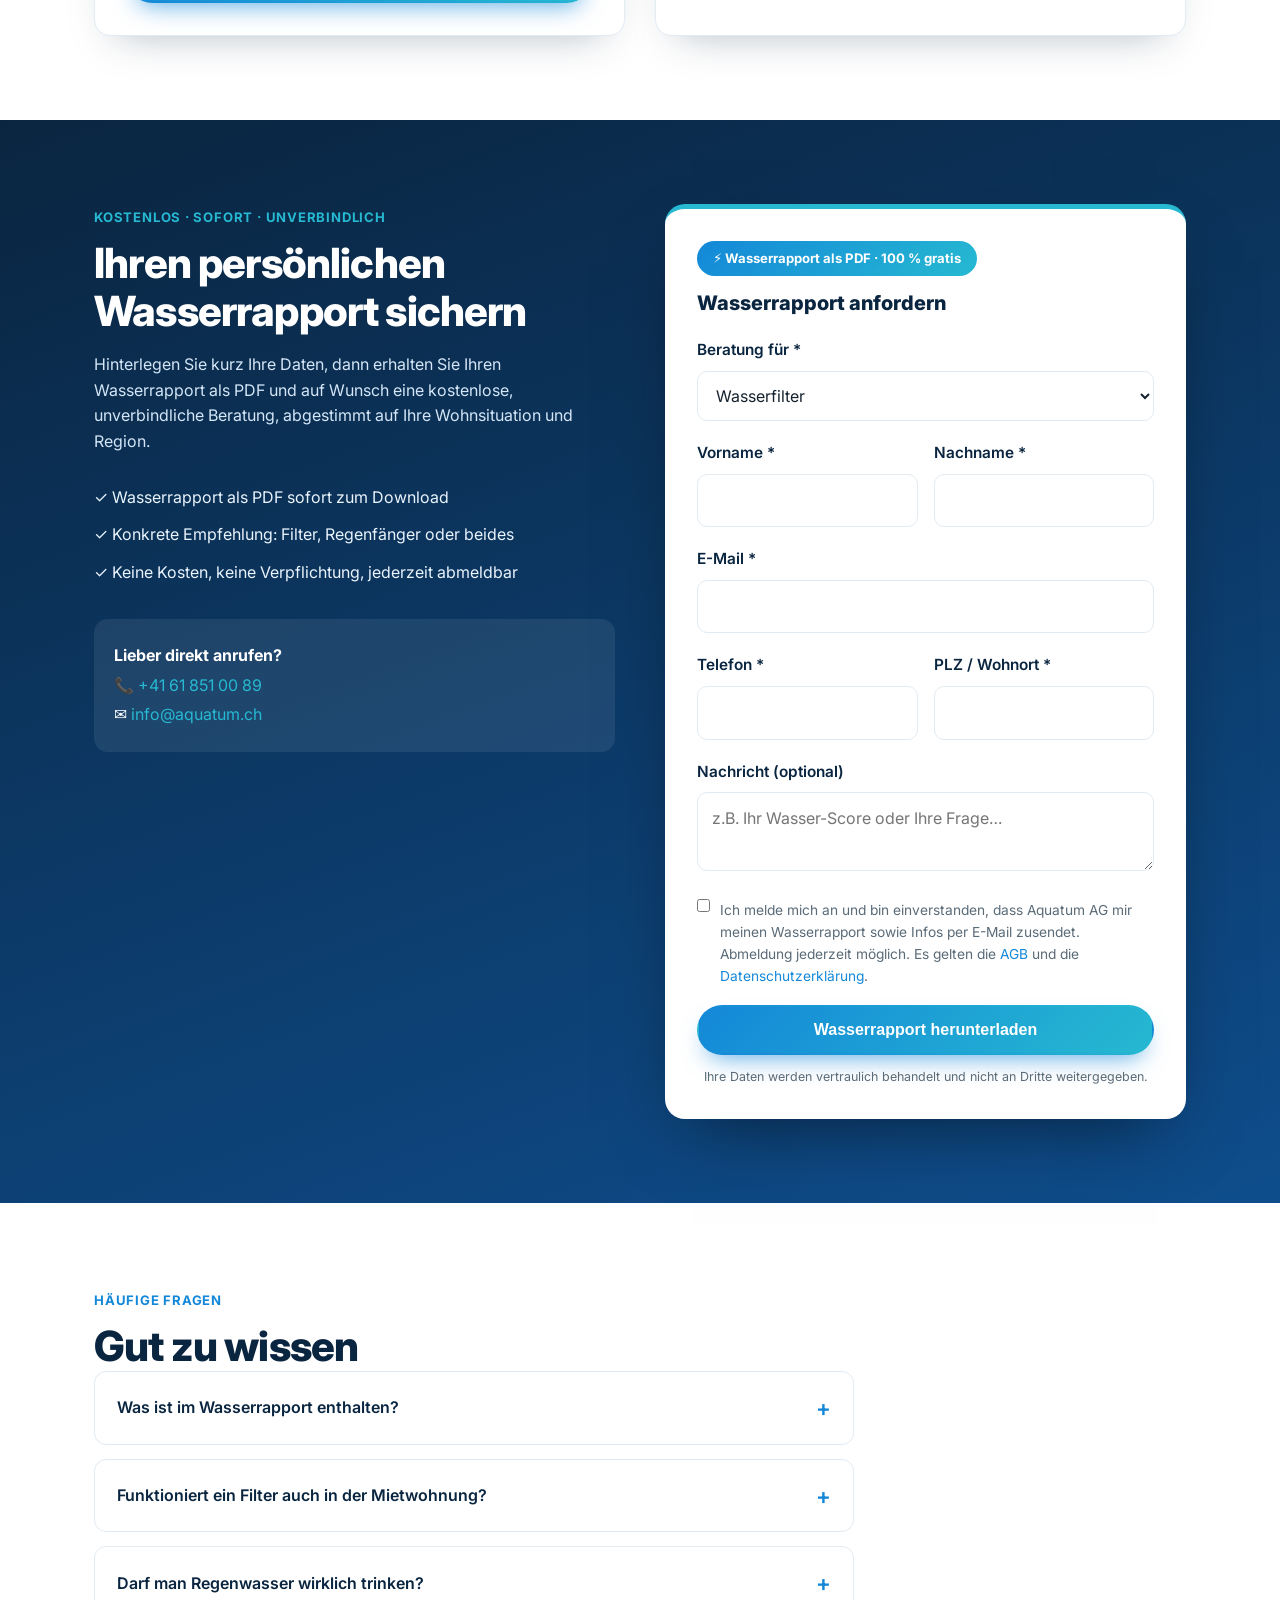
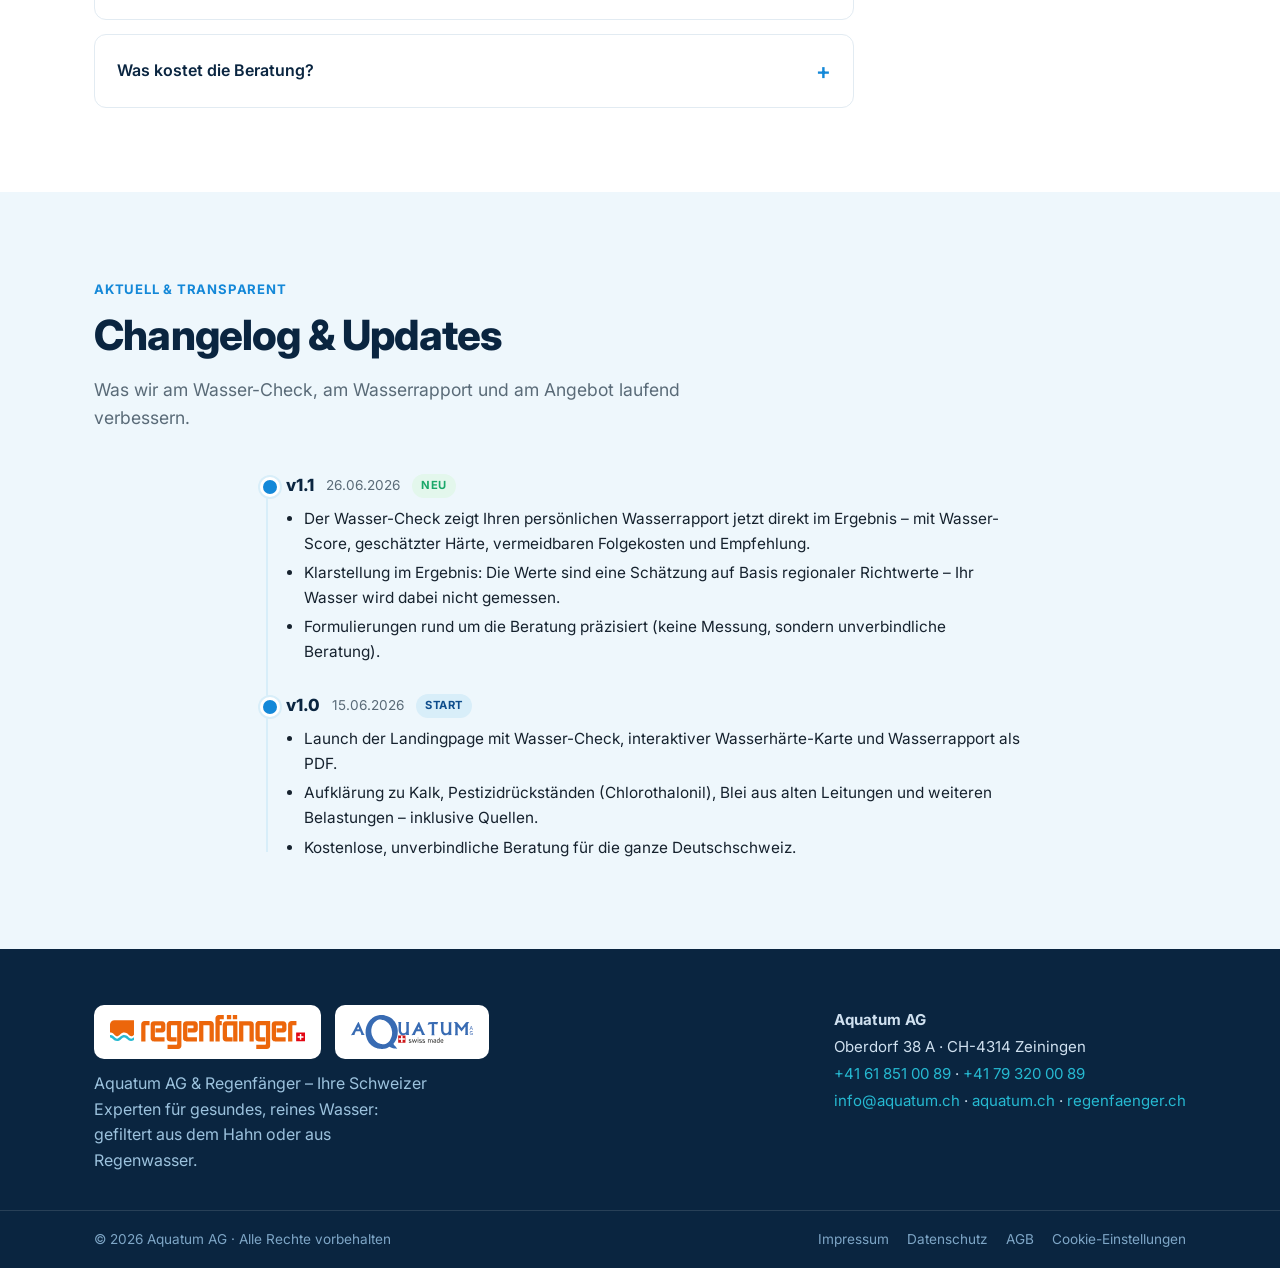
==== commit efde2ab5: "Klarstellung "keine Messung" im Ergebnis + Changelog-Sektion - Ergebnis-Text der hohen Belastung umf" ====
--- a/index.html
+++ b/index.html
@@ -23,6 +23,7 @@
       <nav class="nav">
         <a href="#loesungen">Lösungen</a>
         <a href="#problem">Das Problem</a>
+        <a href="#changelog">Updates</a>
         <a href="#anmeldung" class="nav-cta">Wasserrapport sichern</a>
       </nav>
     </div>
@@ -371,6 +372,7 @@
               <span class="metric-label">vermeidbare Folgekosten / Jahr</span>
             </div>
           </div>
+          <p class="result-note">Schätzung auf Basis regionaler Richtwerte – Ihr Wasser wird dabei <strong>nicht gemessen</strong>. Die tatsächlichen Werte variieren je nach Gemeinde und Hausinstallation.</p>
           <a href="#anmeldung" class="btn btn-primary btn-full" id="resultCta">Wasserrapport sichern →</a>
           <button type="button" class="calc-reset" id="calcReset">Neue Berechnung</button>
         </div>
@@ -494,6 +496,45 @@
     </div>
   </section>
 
+  <!-- ============ CHANGELOG / UPDATES ============ -->
+  <section class="section changelog-section" id="changelog">
+    <div class="container">
+      <span class="section-eyebrow">Aktuell &amp; transparent</span>
+      <h2>Changelog &amp; Updates</h2>
+      <p class="section-intro">
+        Was wir am Wasser-Check, am Wasserrapport und am Angebot laufend verbessern.
+      </p>
+
+      <div class="changelog">
+        <div class="cl-entry">
+          <div class="cl-meta">
+            <span class="cl-version">v1.1</span>
+            <span class="cl-date">26.06.2026</span>
+            <span class="cl-badge new">Neu</span>
+          </div>
+          <ul class="cl-list">
+            <li>Der Wasser-Check zeigt Ihren persönlichen Wasserrapport jetzt direkt im Ergebnis – mit Wasser-Score, geschätzter Härte, vermeidbaren Folgekosten und Empfehlung.</li>
+            <li>Klarstellung im Ergebnis: Die Werte sind eine Schätzung auf Basis regionaler Richtwerte – Ihr Wasser wird dabei nicht gemessen.</li>
+            <li>Formulierungen rund um die Beratung präzisiert (keine Messung, sondern unverbindliche Beratung).</li>
+          </ul>
+        </div>
+
+        <div class="cl-entry">
+          <div class="cl-meta">
+            <span class="cl-version">v1.0</span>
+            <span class="cl-date">15.06.2026</span>
+            <span class="cl-badge improved">Start</span>
+          </div>
+          <ul class="cl-list">
+            <li>Launch der Landingpage mit Wasser-Check, interaktiver Wasserhärte-Karte und Wasserrapport als PDF.</li>
+            <li>Aufklärung zu Kalk, Pestizidrückständen (Chlorothalonil), Blei aus alten Leitungen und weiteren Belastungen – inklusive Quellen.</li>
+            <li>Kostenlose, unverbindliche Beratung für die ganze Deutschschweiz.</li>
+          </ul>
+        </div>
+      </div>
+    </div>
+  </section>
+
   <!-- ============ FOOTER ============ -->
   <footer class="site-footer">
     <div class="container footer-inner">
--- a/styles.css
+++ b/styles.css
@@ -329,6 +329,34 @@
   font: inherit; text-decoration: underline; margin-top: 12px; padding: 4px;
 }
 .calc-reset:hover { color: var(--blue-900); }
+.result-note {
+  font-size: .8rem; color: var(--muted); line-height: 1.45;
+  margin: 0 0 16px; max-width: 360px;
+}
+.result-note strong { color: var(--blue-700); }
+
+/* ---------- Changelog / Updates ---------- */
+.changelog-section { background: var(--cyan-50); }
+.changelog { max-width: 760px; margin: 36px auto 0; position: relative; padding-left: 26px; text-align: left; }
+.changelog::before { content: ""; position: absolute; left: 6px; top: 8px; bottom: 8px; width: 2px; background: var(--cyan-100); }
+.cl-entry { position: relative; margin-bottom: 28px; }
+.cl-entry:last-child { margin-bottom: 0; }
+.cl-entry::before {
+  content: ""; position: absolute; left: -26px; top: 5px; width: 14px; height: 14px;
+  border-radius: 50%; background: var(--blue-500); border: 3px solid #fff;
+  box-shadow: 0 0 0 2px var(--cyan-100);
+}
+.cl-meta { display: flex; align-items: center; gap: 12px; flex-wrap: wrap; margin-bottom: 8px; }
+.cl-version { font-weight: 800; color: var(--blue-900); font-size: 1.05rem; }
+.cl-date { font-size: .85rem; color: var(--muted); }
+.cl-badge {
+  font-size: .7rem; font-weight: 700; text-transform: uppercase; letter-spacing: .05em;
+  padding: 3px 9px; border-radius: 999px;
+}
+.cl-badge.new { background: #e3f7ec; color: var(--good); }
+.cl-badge.improved { background: var(--cyan-100); color: var(--blue-700); }
+.cl-list { margin: 0; padding-left: 18px; }
+.cl-list li { margin-bottom: 5px; color: var(--ink); font-size: .96rem; }
 
 /* ---------- Solution ---------- */
 .solution-split { display: grid; grid-template-columns: 0.85fr 1.15fr; gap: 30px; align-items: stretch; }
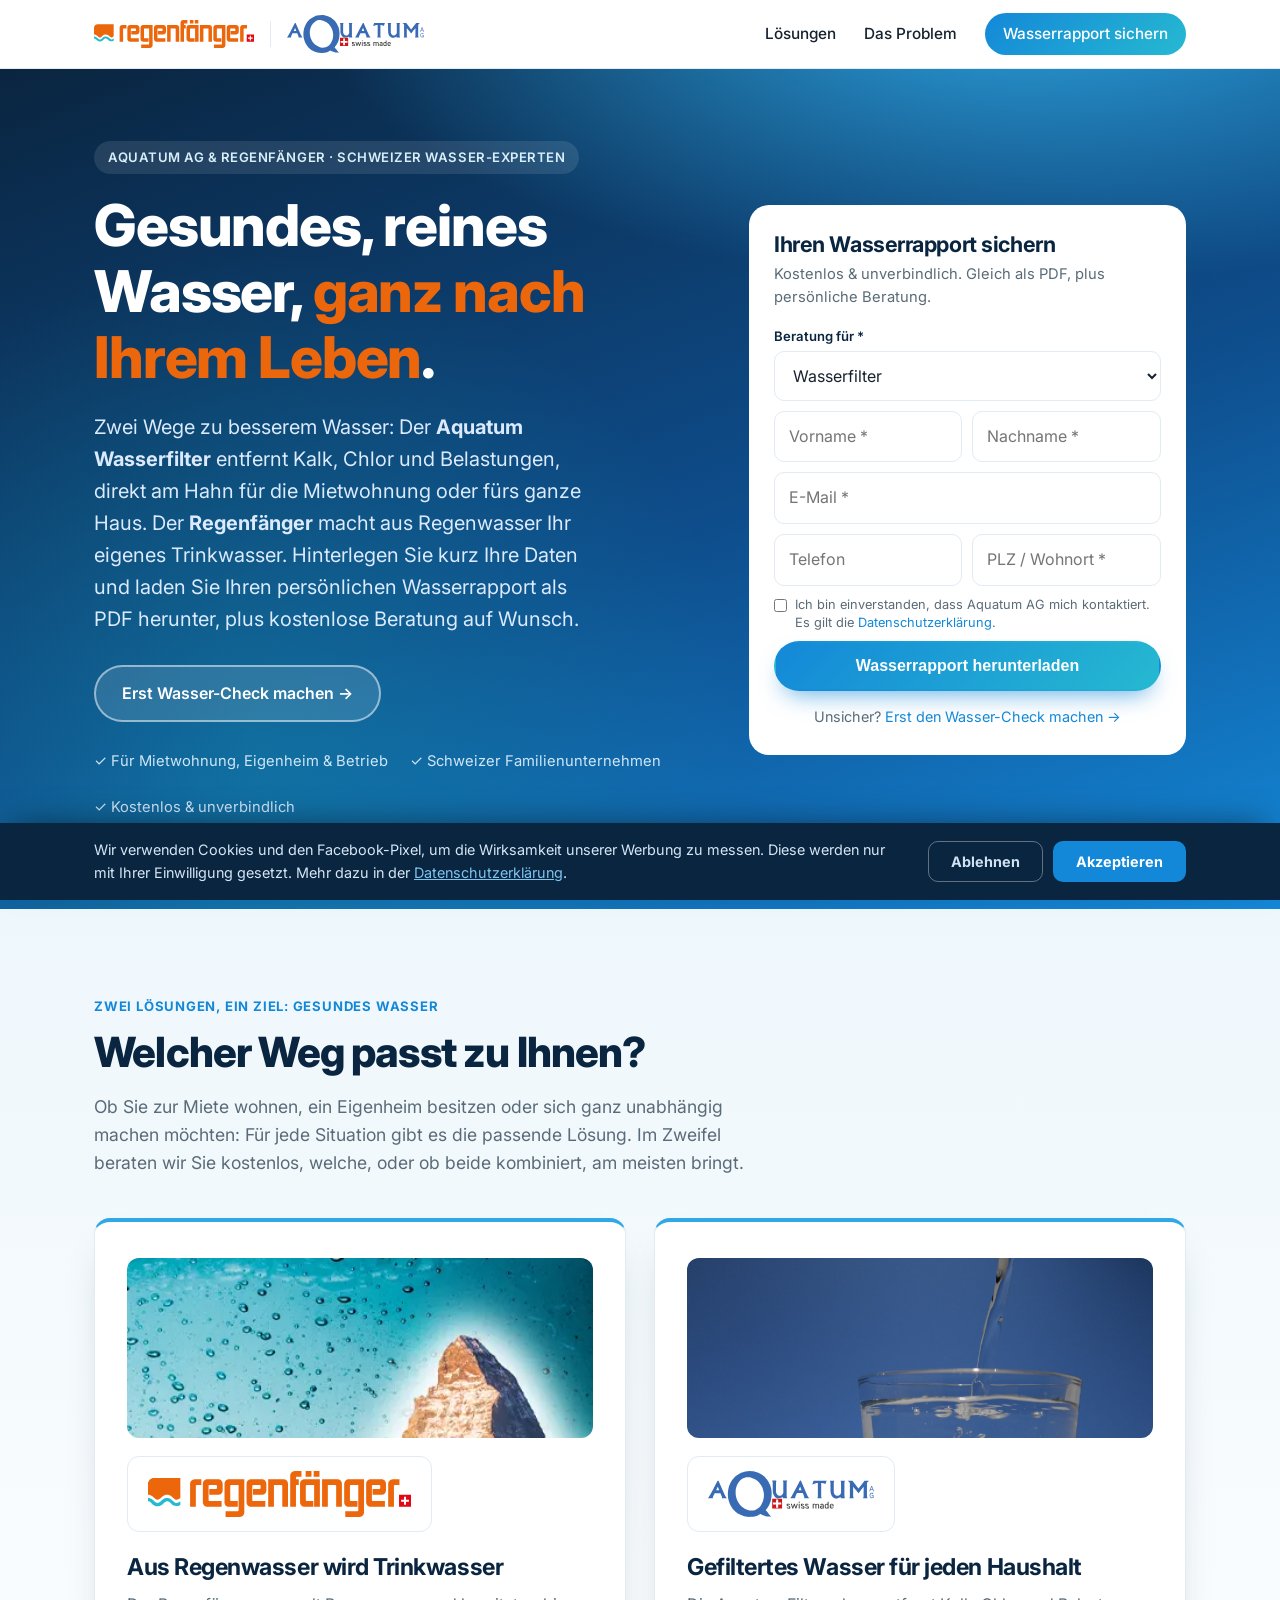
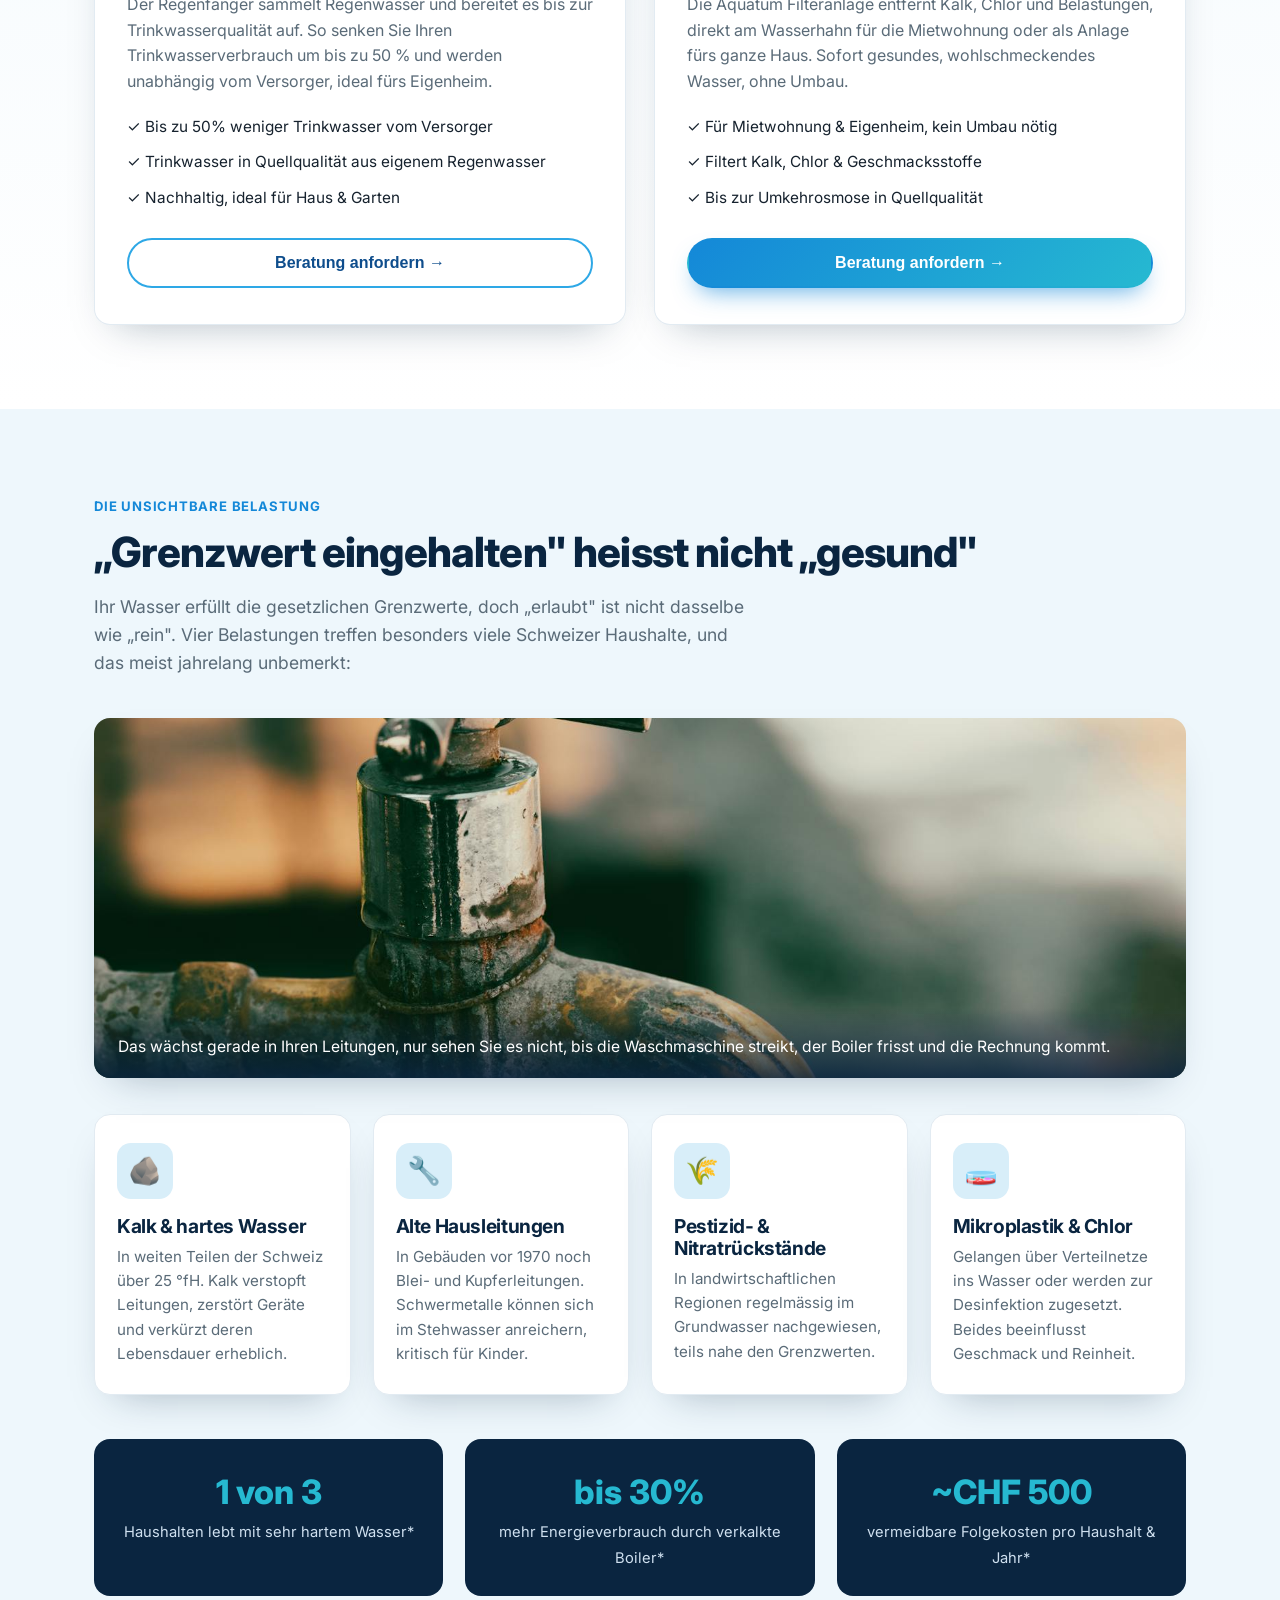
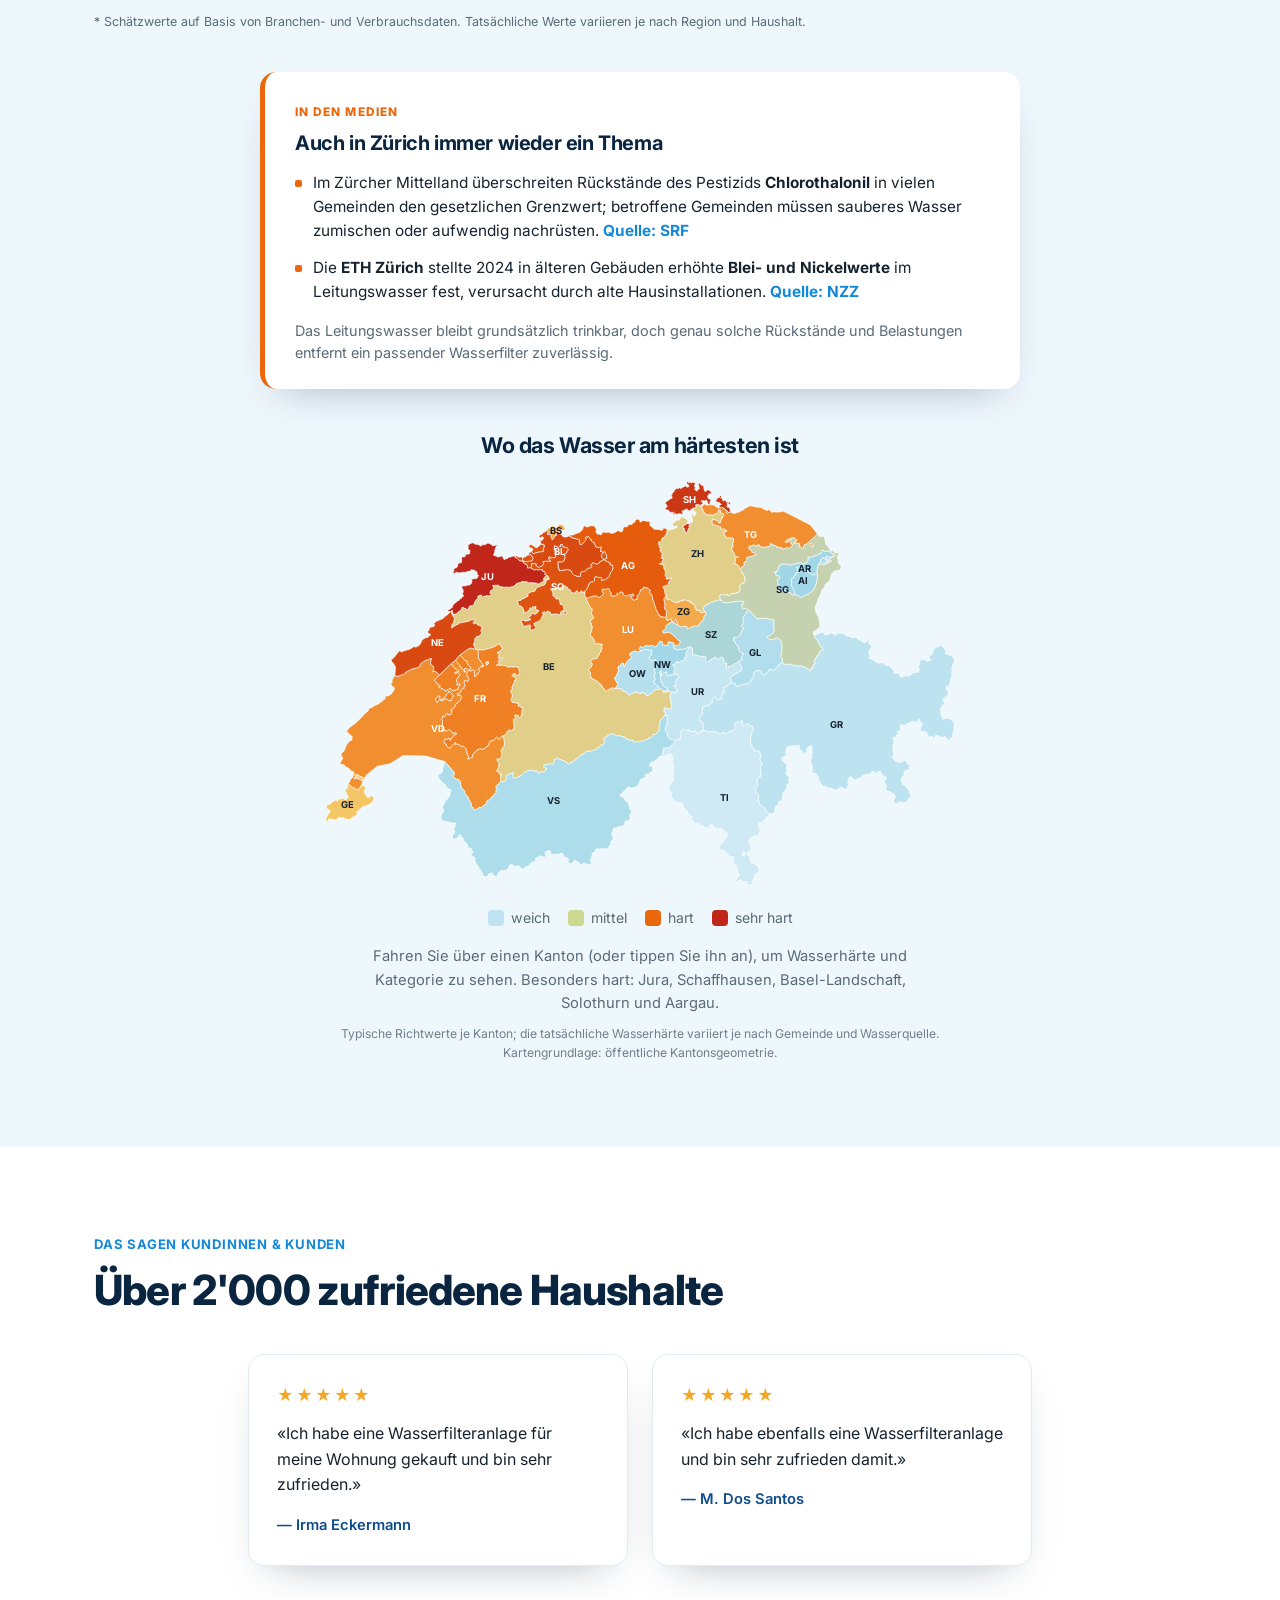
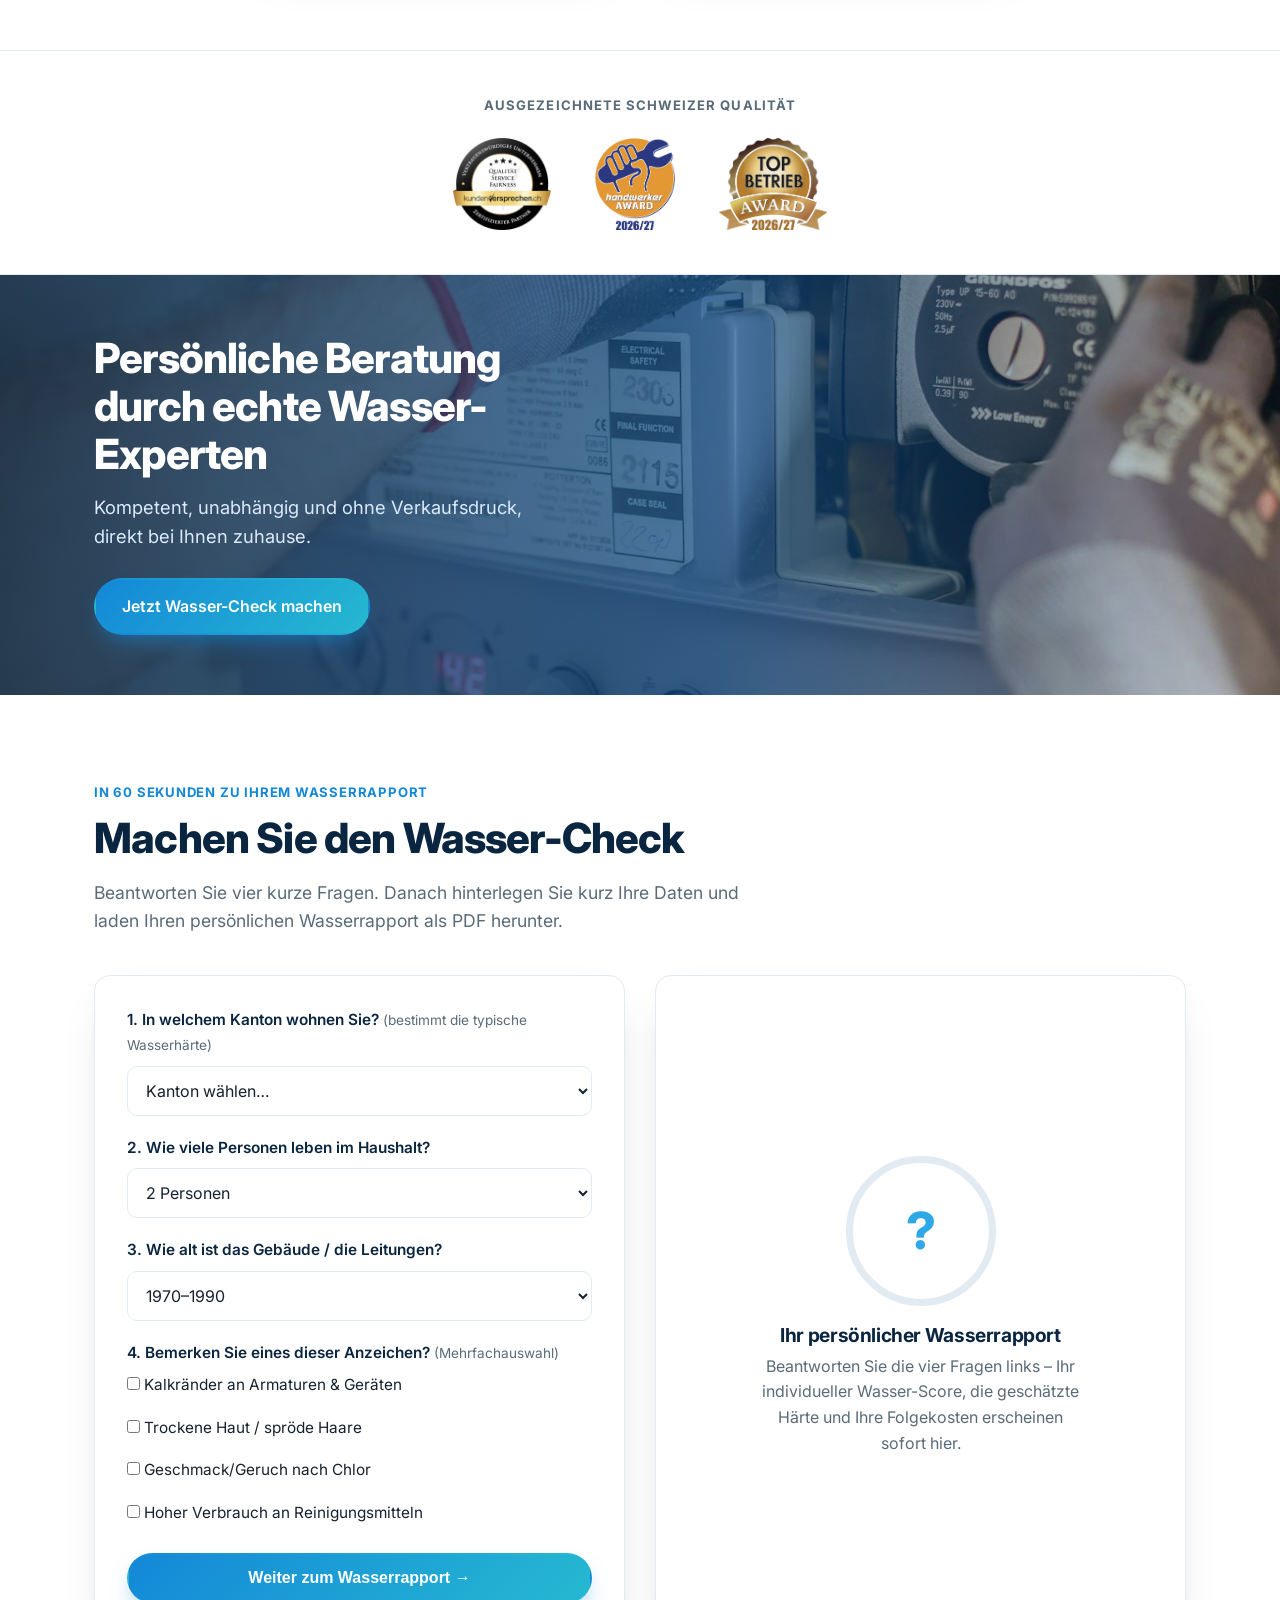
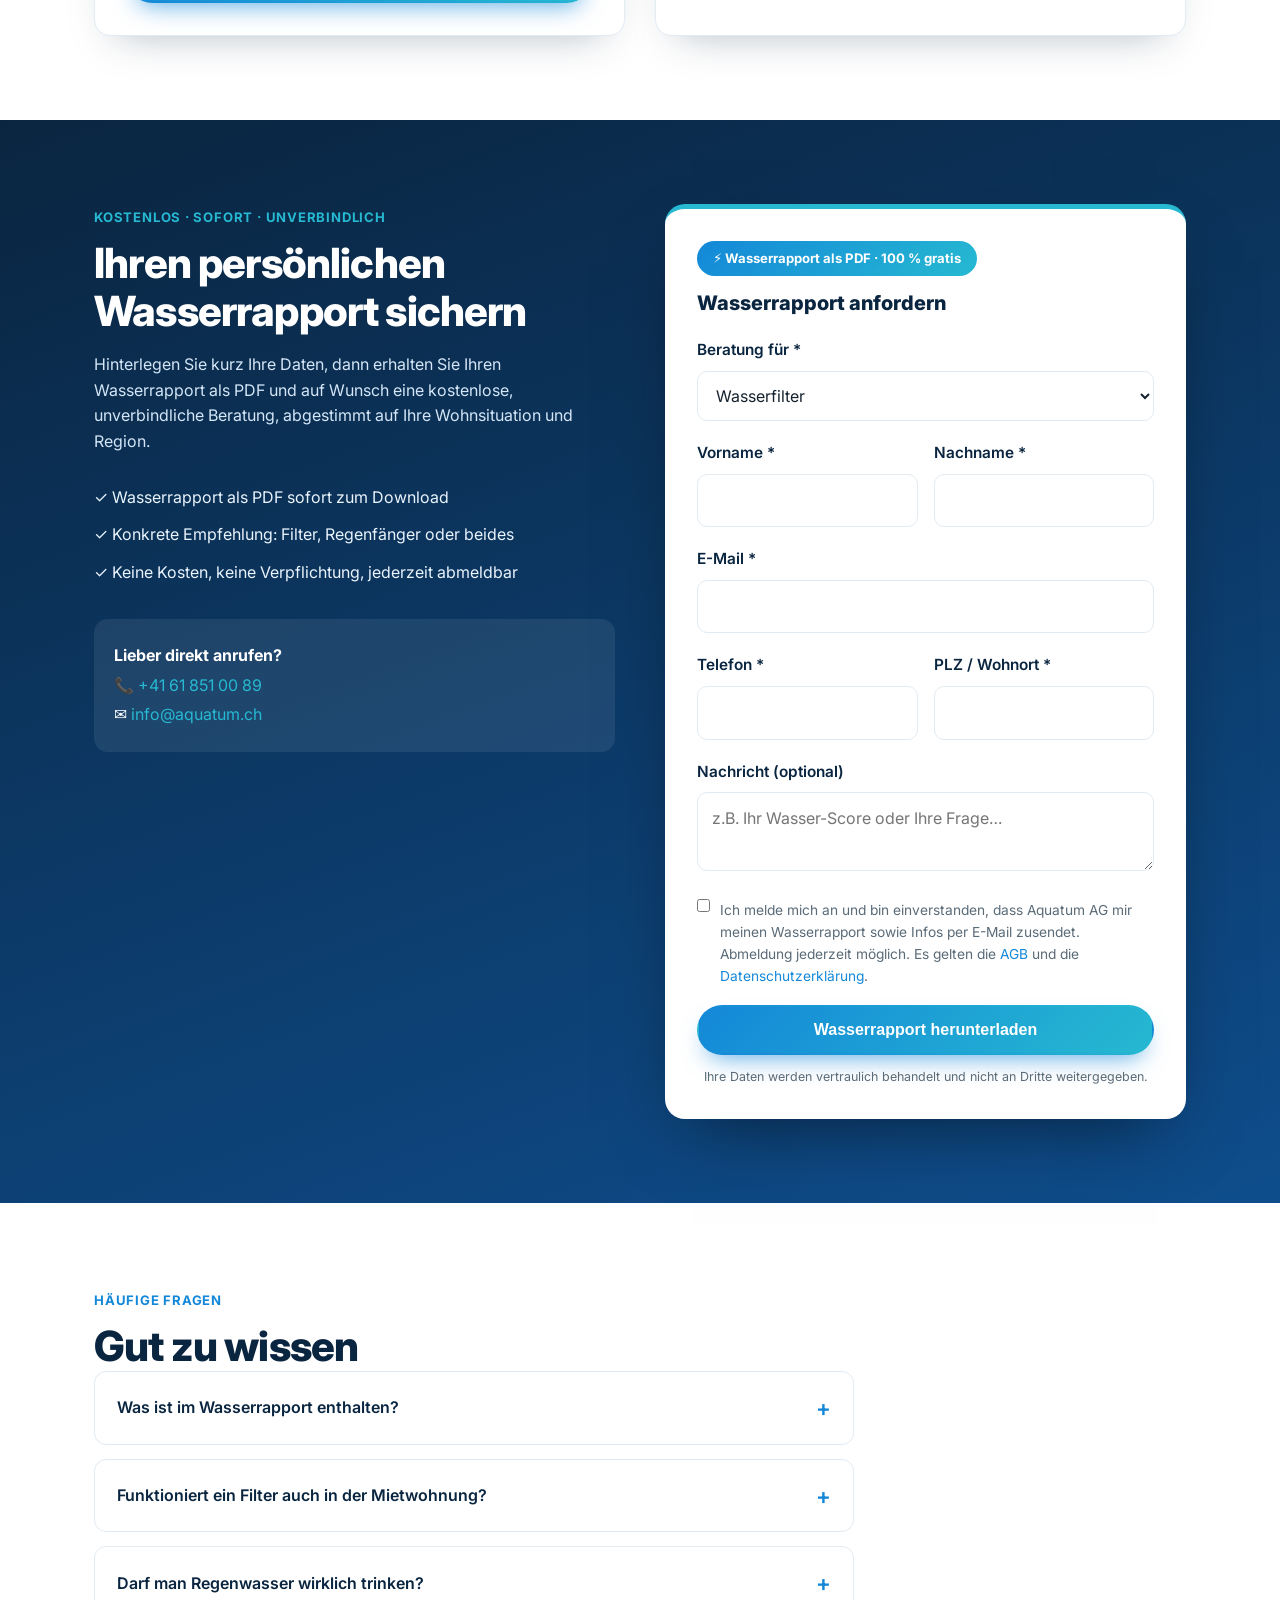
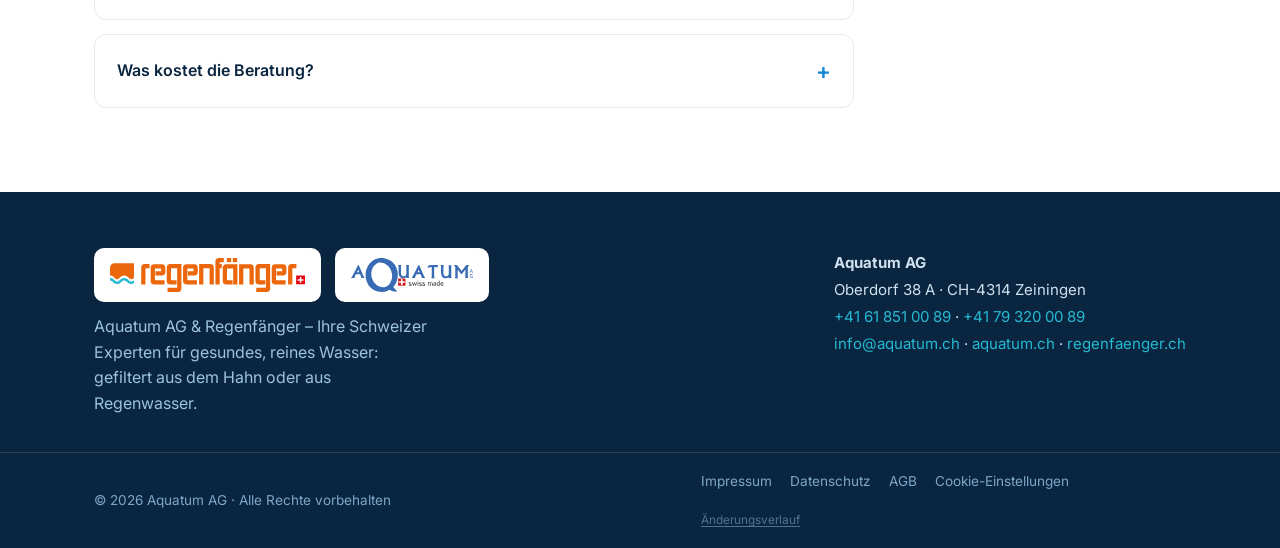
==== commit 43ebd6b7: "Changelog dezent: kleiner eingeklappter "Änderungsverlauf" im Footer Statt prominenter Sektion + Nav" ====
--- a/index.html
+++ b/index.html
@@ -23,7 +23,6 @@
       <nav class="nav">
         <a href="#loesungen">Lösungen</a>
         <a href="#problem">Das Problem</a>
-        <a href="#changelog">Updates</a>
         <a href="#anmeldung" class="nav-cta">Wasserrapport sichern</a>
       </nav>
     </div>
@@ -496,45 +495,6 @@
     </div>
   </section>
 
-  <!-- ============ CHANGELOG / UPDATES ============ -->
-  <section class="section changelog-section" id="changelog">
-    <div class="container">
-      <span class="section-eyebrow">Aktuell &amp; transparent</span>
-      <h2>Changelog &amp; Updates</h2>
-      <p class="section-intro">
-        Was wir am Wasser-Check, am Wasserrapport und am Angebot laufend verbessern.
-      </p>
-
-      <div class="changelog">
-        <div class="cl-entry">
-          <div class="cl-meta">
-            <span class="cl-version">v1.1</span>
-            <span class="cl-date">26.06.2026</span>
-            <span class="cl-badge new">Neu</span>
-          </div>
-          <ul class="cl-list">
-            <li>Der Wasser-Check zeigt Ihren persönlichen Wasserrapport jetzt direkt im Ergebnis – mit Wasser-Score, geschätzter Härte, vermeidbaren Folgekosten und Empfehlung.</li>
-            <li>Klarstellung im Ergebnis: Die Werte sind eine Schätzung auf Basis regionaler Richtwerte – Ihr Wasser wird dabei nicht gemessen.</li>
-            <li>Formulierungen rund um die Beratung präzisiert (keine Messung, sondern unverbindliche Beratung).</li>
-          </ul>
-        </div>
-
-        <div class="cl-entry">
-          <div class="cl-meta">
-            <span class="cl-version">v1.0</span>
-            <span class="cl-date">15.06.2026</span>
-            <span class="cl-badge improved">Start</span>
-          </div>
-          <ul class="cl-list">
-            <li>Launch der Landingpage mit Wasser-Check, interaktiver Wasserhärte-Karte und Wasserrapport als PDF.</li>
-            <li>Aufklärung zu Kalk, Pestizidrückständen (Chlorothalonil), Blei aus alten Leitungen und weiteren Belastungen – inklusive Quellen.</li>
-            <li>Kostenlose, unverbindliche Beratung für die ganze Deutschschweiz.</li>
-          </ul>
-        </div>
-      </div>
-    </div>
-  </section>
-
   <!-- ============ FOOTER ============ -->
   <footer class="site-footer">
     <div class="container footer-inner">
@@ -560,6 +520,13 @@
           <a href="datenschutz.html">Datenschutz</a>
           <a href="agb.html">AGB</a>
           <a href="#" class="js-cookie-settings">Cookie-Einstellungen</a>
+          <details class="footer-changelog" id="changelog">
+            <summary>Änderungsverlauf</summary>
+            <div class="footer-changelog-body">
+              <p><strong>v1.1</strong> · 26.06.2026 — Wasserrapport direkt im Ergebnis; Klarstellung „keine Messung"; Beratungs-Formulierungen präzisiert.</p>
+              <p><strong>v1.0</strong> · 15.06.2026 — Launch mit Wasser-Check, Wasserhärte-Karte &amp; Wasserrapport; Aufklärung zu Belastungen.</p>
+            </div>
+          </details>
         </nav>
       </div>
     </div>
--- a/styles.css
+++ b/styles.css
@@ -335,28 +335,18 @@
 }
 .result-note strong { color: var(--blue-700); }
 
-/* ---------- Changelog / Updates ---------- */
-.changelog-section { background: var(--cyan-50); }
-.changelog { max-width: 760px; margin: 36px auto 0; position: relative; padding-left: 26px; text-align: left; }
-.changelog::before { content: ""; position: absolute; left: 6px; top: 8px; bottom: 8px; width: 2px; background: var(--cyan-100); }
-.cl-entry { position: relative; margin-bottom: 28px; }
-.cl-entry:last-child { margin-bottom: 0; }
-.cl-entry::before {
-  content: ""; position: absolute; left: -26px; top: 5px; width: 14px; height: 14px;
-  border-radius: 50%; background: var(--blue-500); border: 3px solid #fff;
-  box-shadow: 0 0 0 2px var(--cyan-100);
-}
-.cl-meta { display: flex; align-items: center; gap: 12px; flex-wrap: wrap; margin-bottom: 8px; }
-.cl-version { font-weight: 800; color: var(--blue-900); font-size: 1.05rem; }
-.cl-date { font-size: .85rem; color: var(--muted); }
-.cl-badge {
-  font-size: .7rem; font-weight: 700; text-transform: uppercase; letter-spacing: .05em;
-  padding: 3px 9px; border-radius: 999px;
-}
-.cl-badge.new { background: #e3f7ec; color: var(--good); }
-.cl-badge.improved { background: var(--cyan-100); color: var(--blue-700); }
-.cl-list { margin: 0; padding-left: 18px; }
-.cl-list li { margin-bottom: 5px; color: var(--ink); font-size: .96rem; }
+/* ---------- Changelog (dezent im Footer, eingeklappt) ---------- */
+.footer-changelog { flex-basis: 100%; font-size: .74rem; color: #7ea6c6; }
+.footer-changelog summary {
+  cursor: pointer; list-style: none; display: inline-block;
+  opacity: .6; text-decoration: underline; text-underline-offset: 2px;
+}
+.footer-changelog summary::-webkit-details-marker { display: none; }
+.footer-changelog summary:hover { opacity: .9; }
+.footer-changelog[open] summary { opacity: .9; margin-bottom: 6px; }
+.footer-changelog-body { max-width: 560px; opacity: .65; line-height: 1.5; }
+.footer-changelog-body p { margin: 0 0 4px; }
+.footer-changelog-body strong { font-weight: 700; color: #9fc1da; }
 
 /* ---------- Solution ---------- */
 .solution-split { display: grid; grid-template-columns: 0.85fr 1.15fr; gap: 30px; align-items: stretch; }
